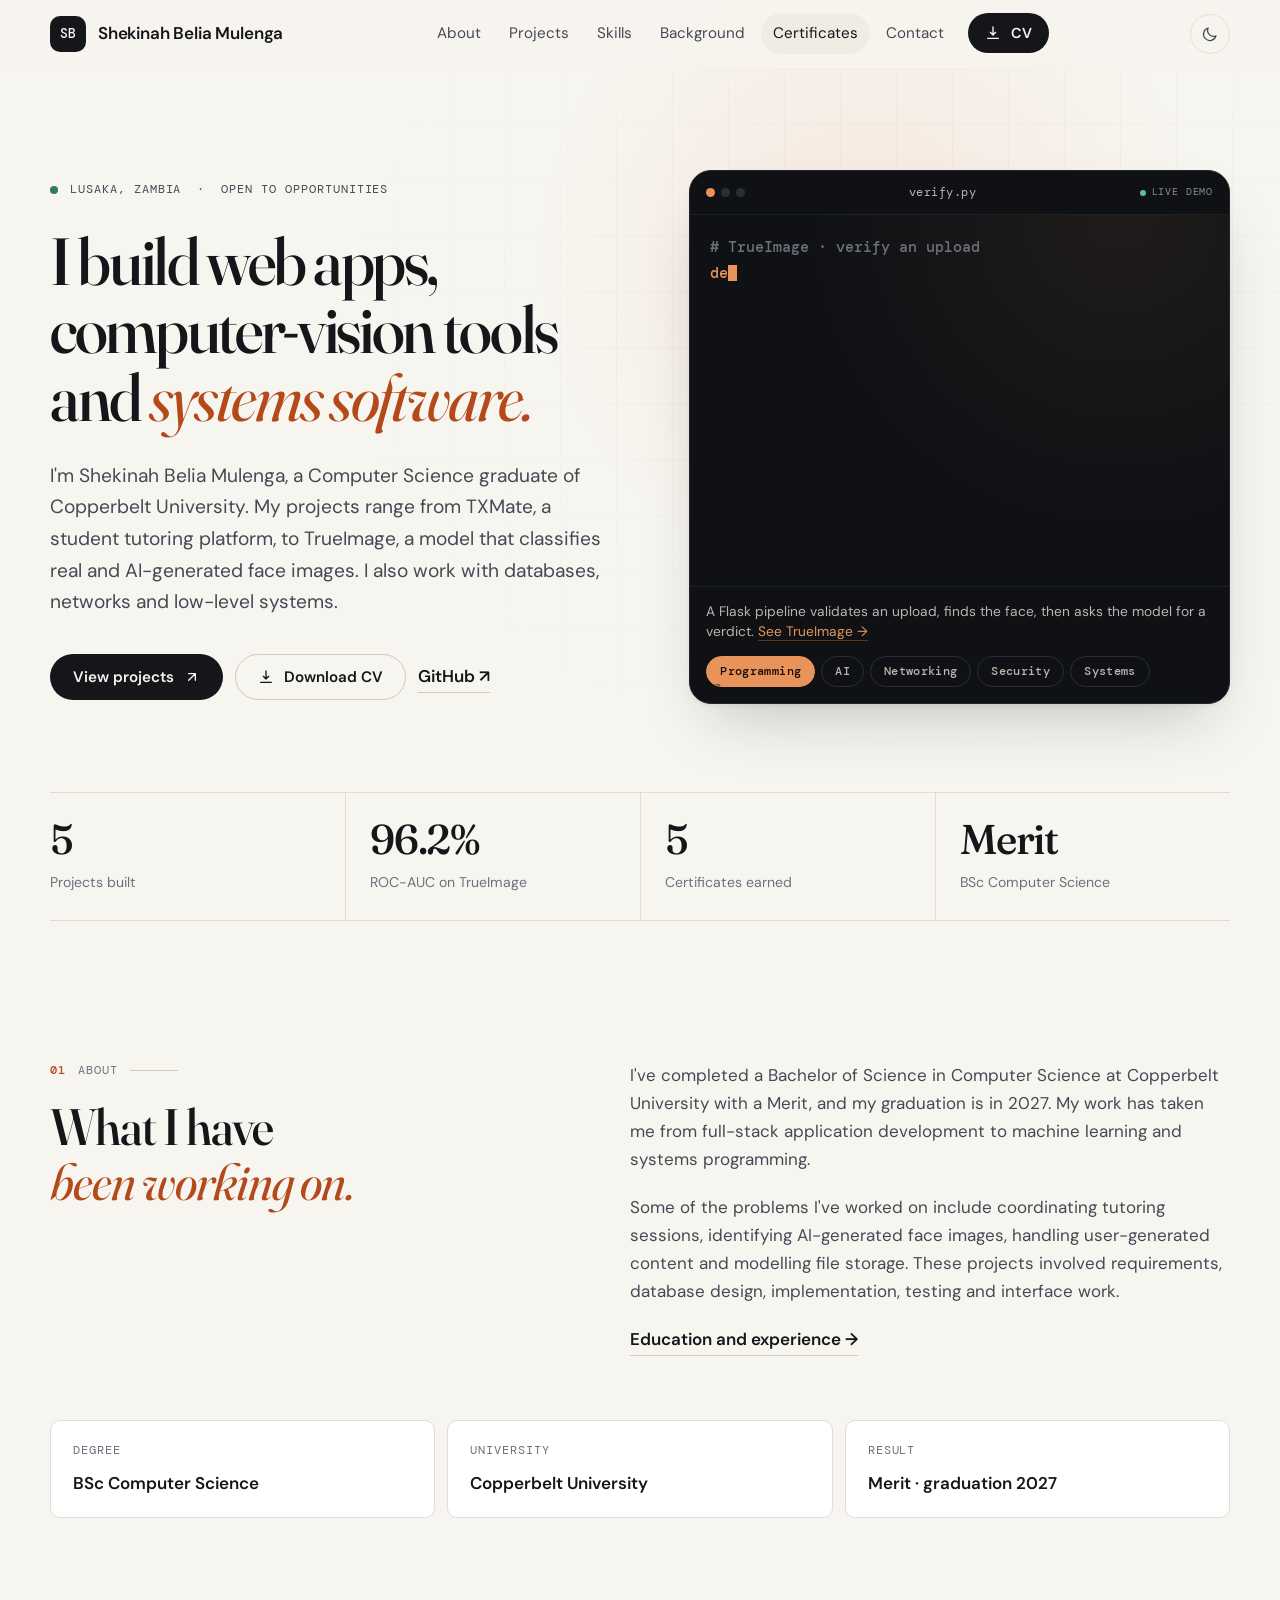
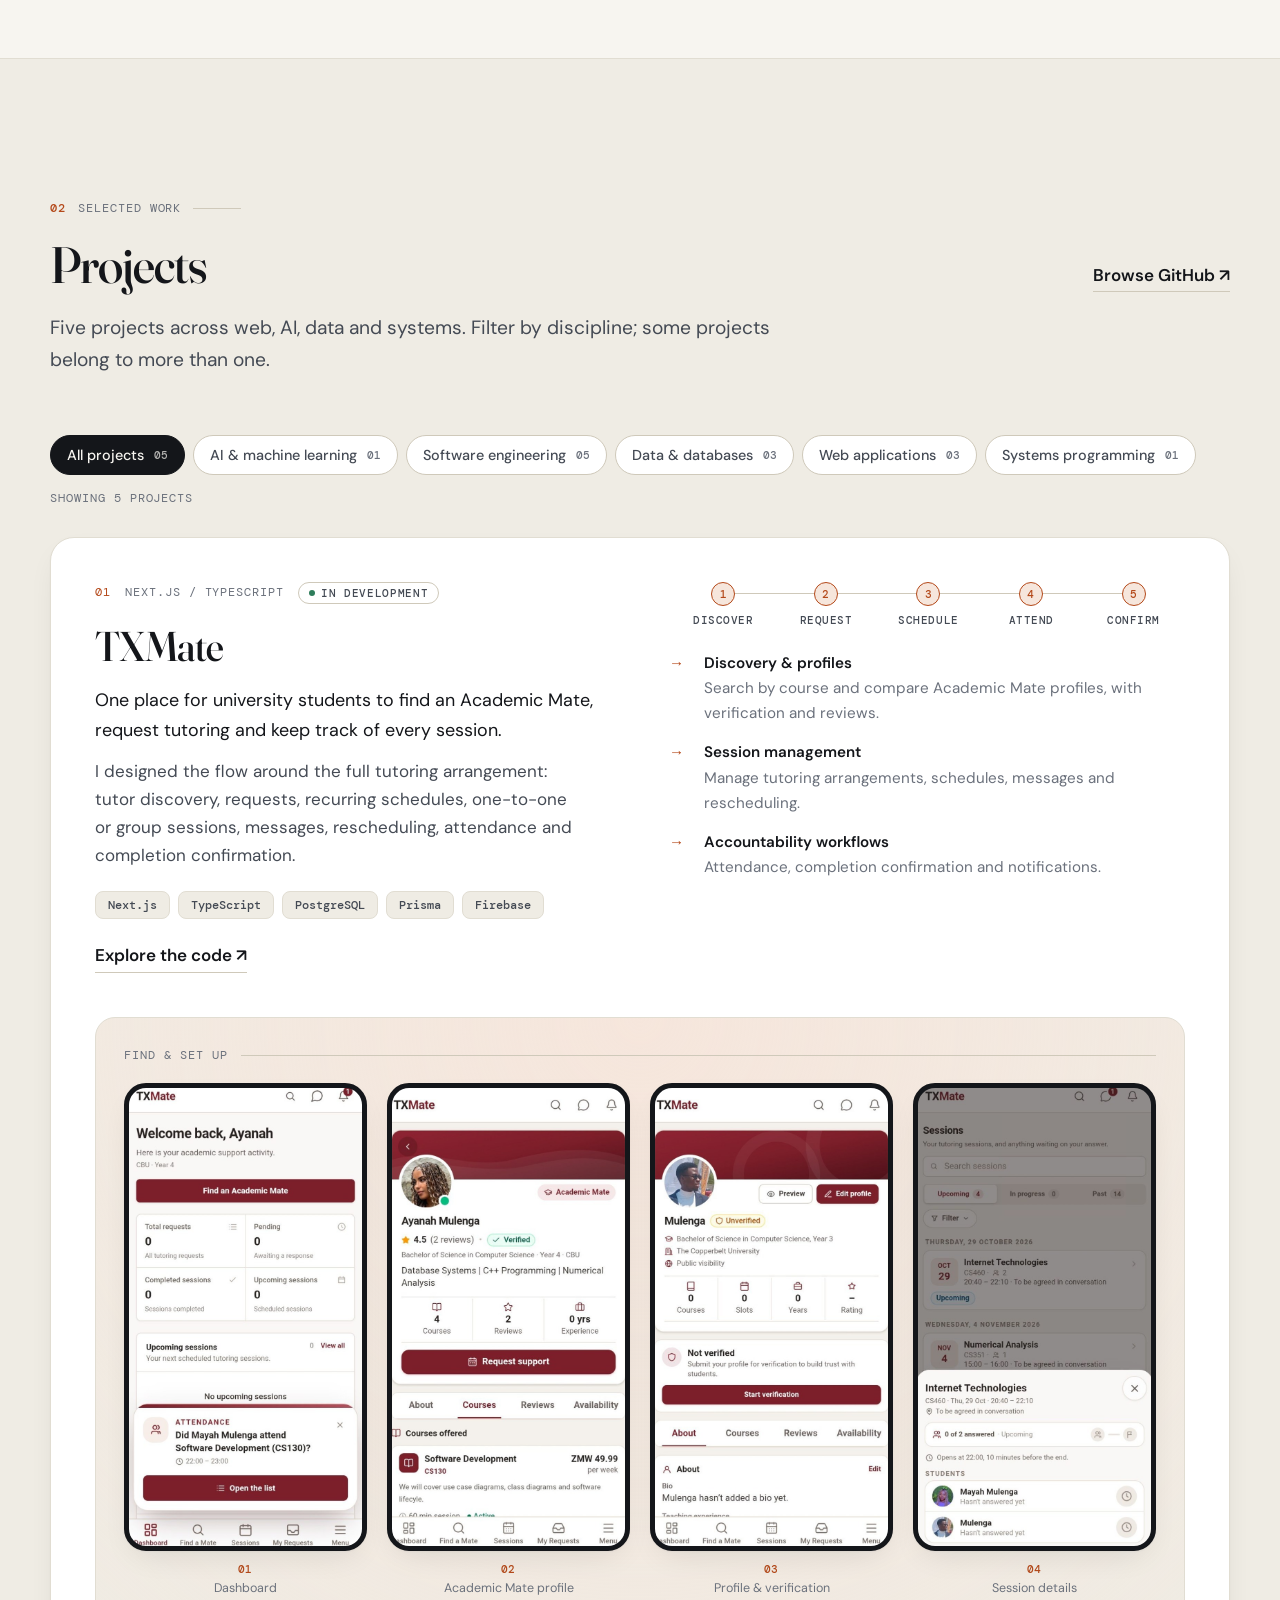
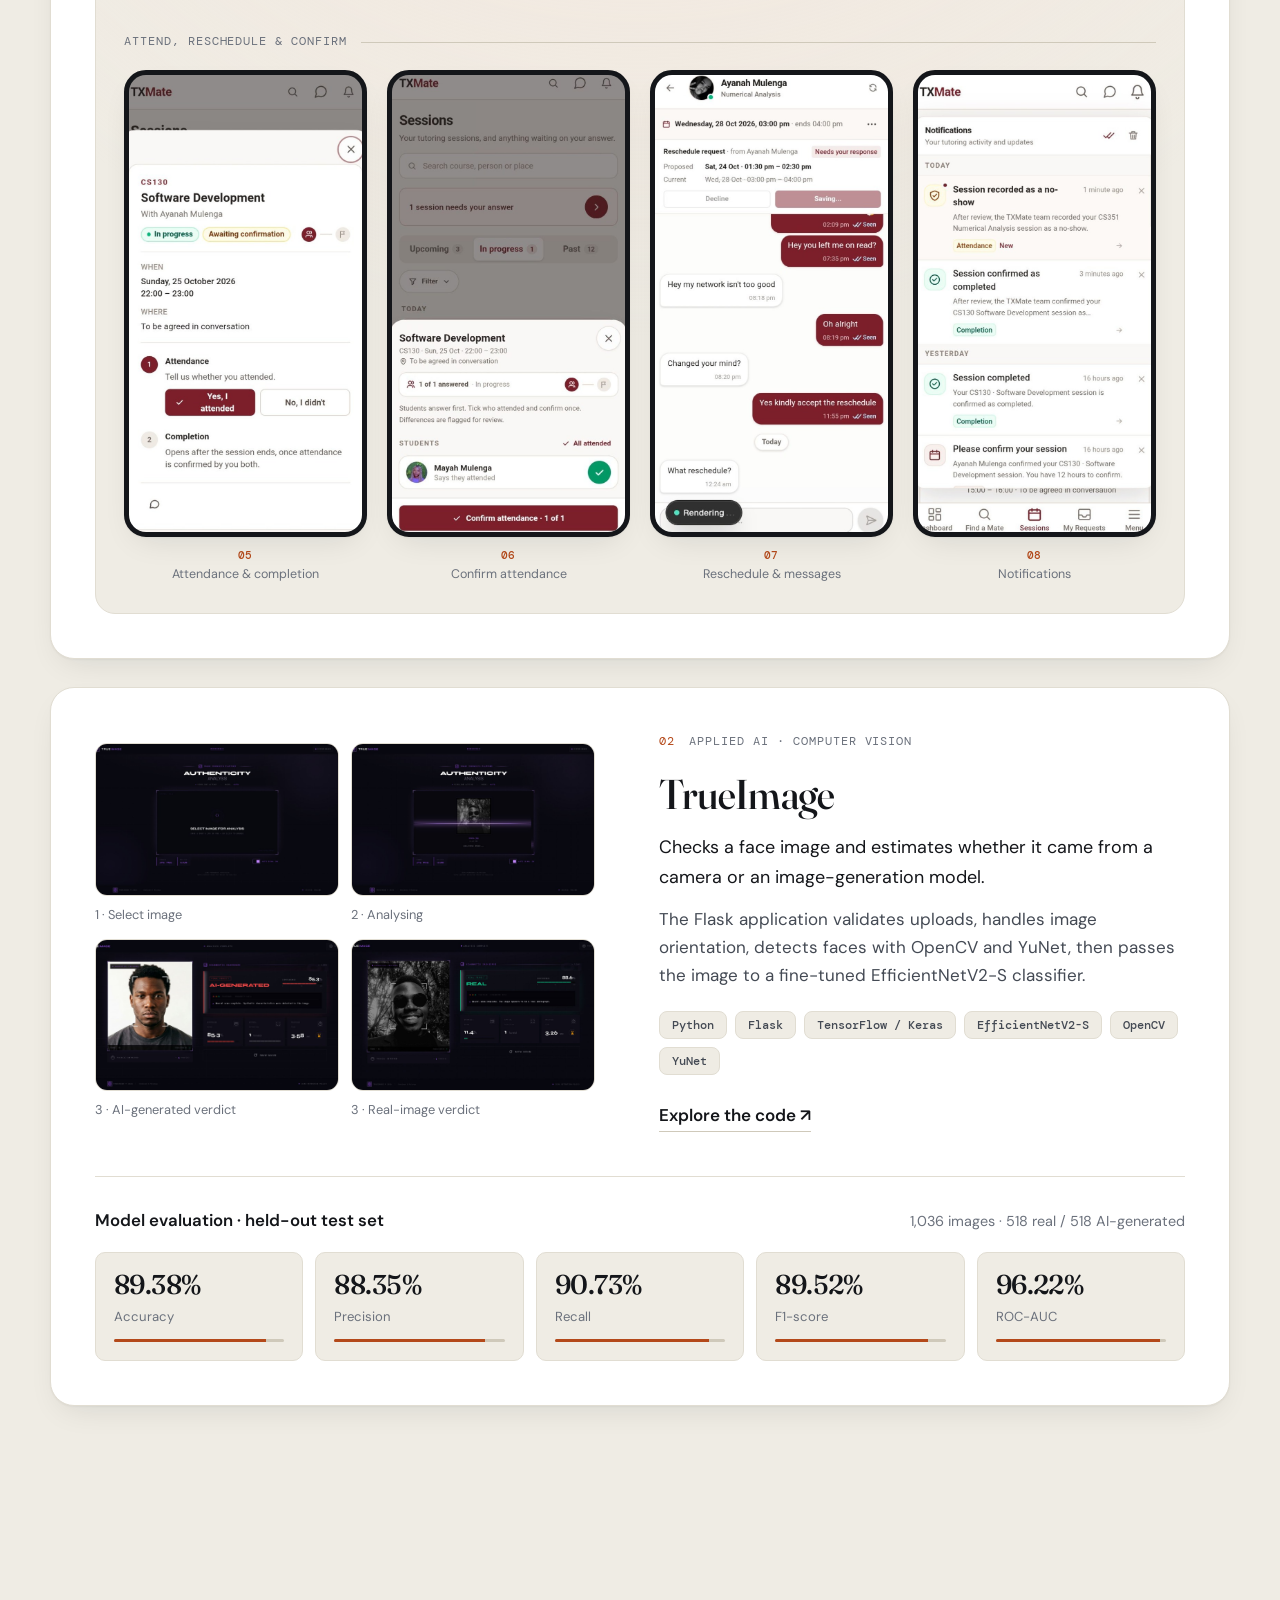
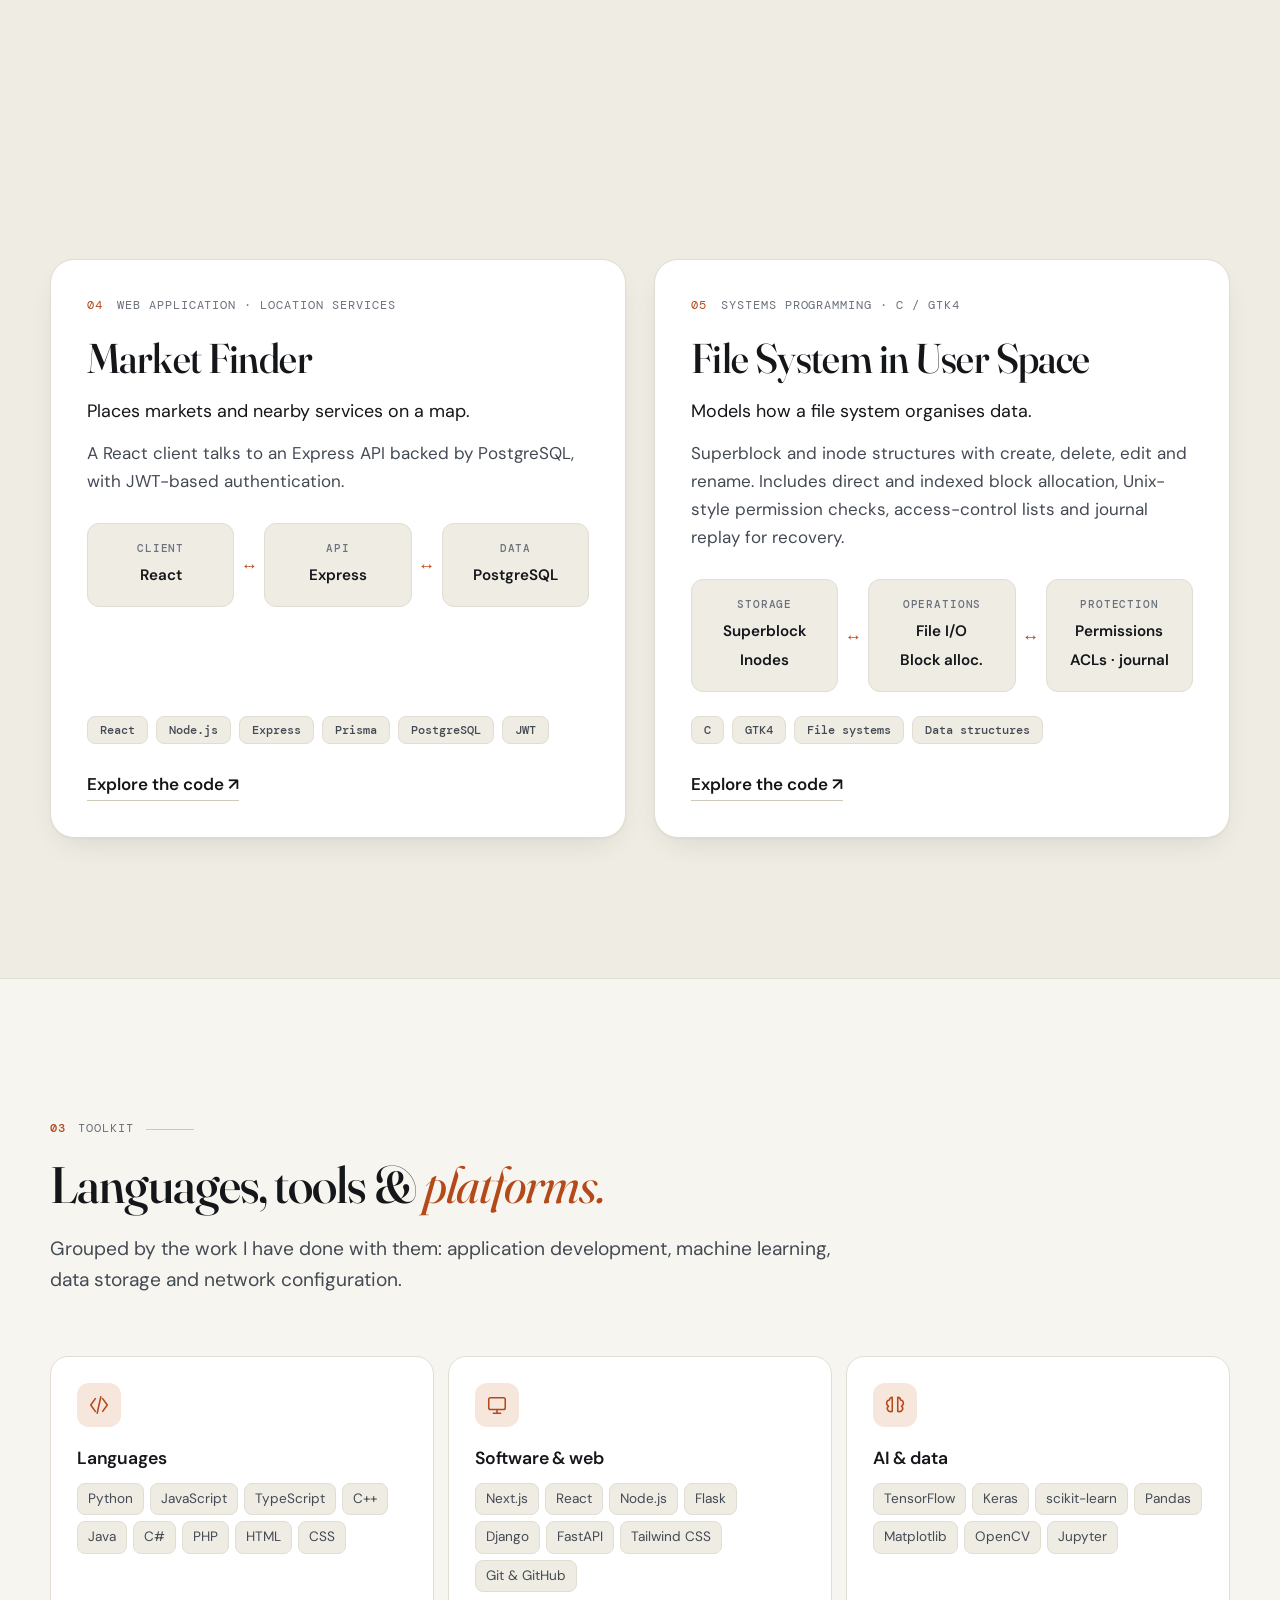
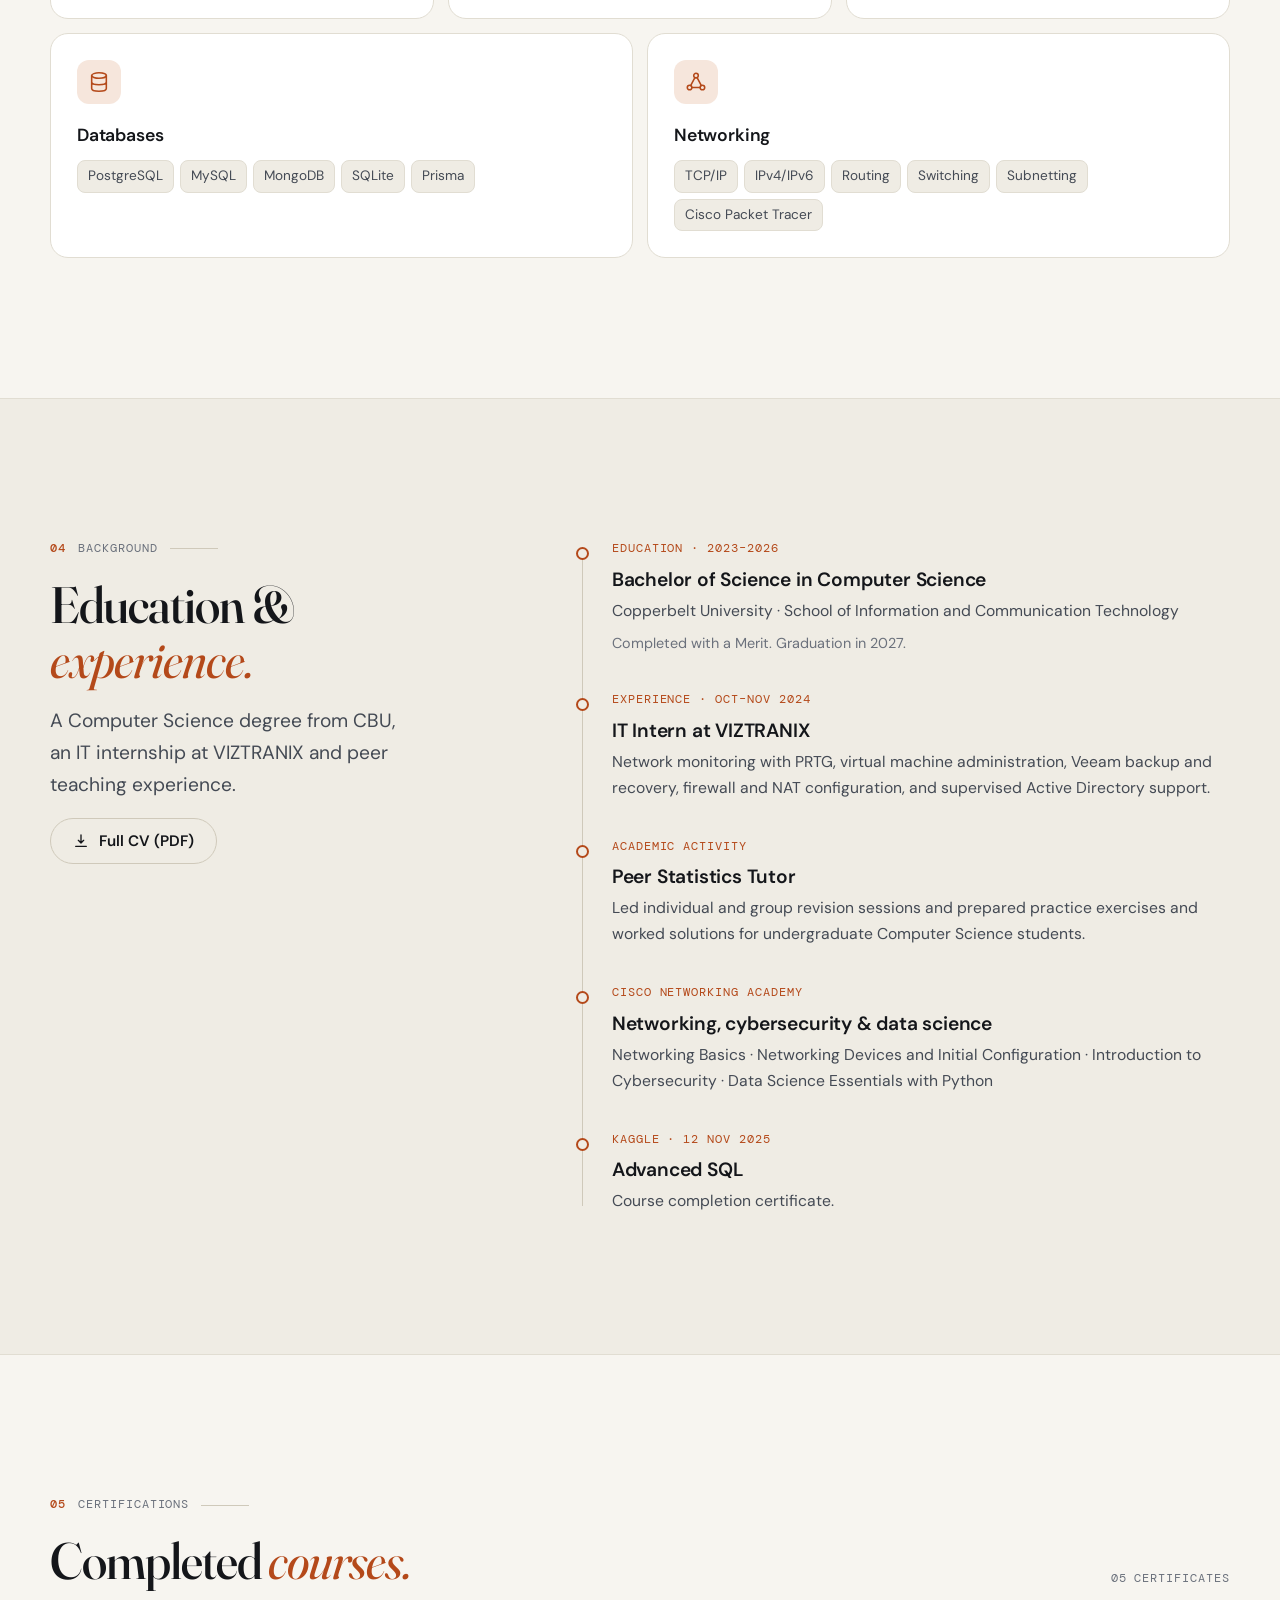
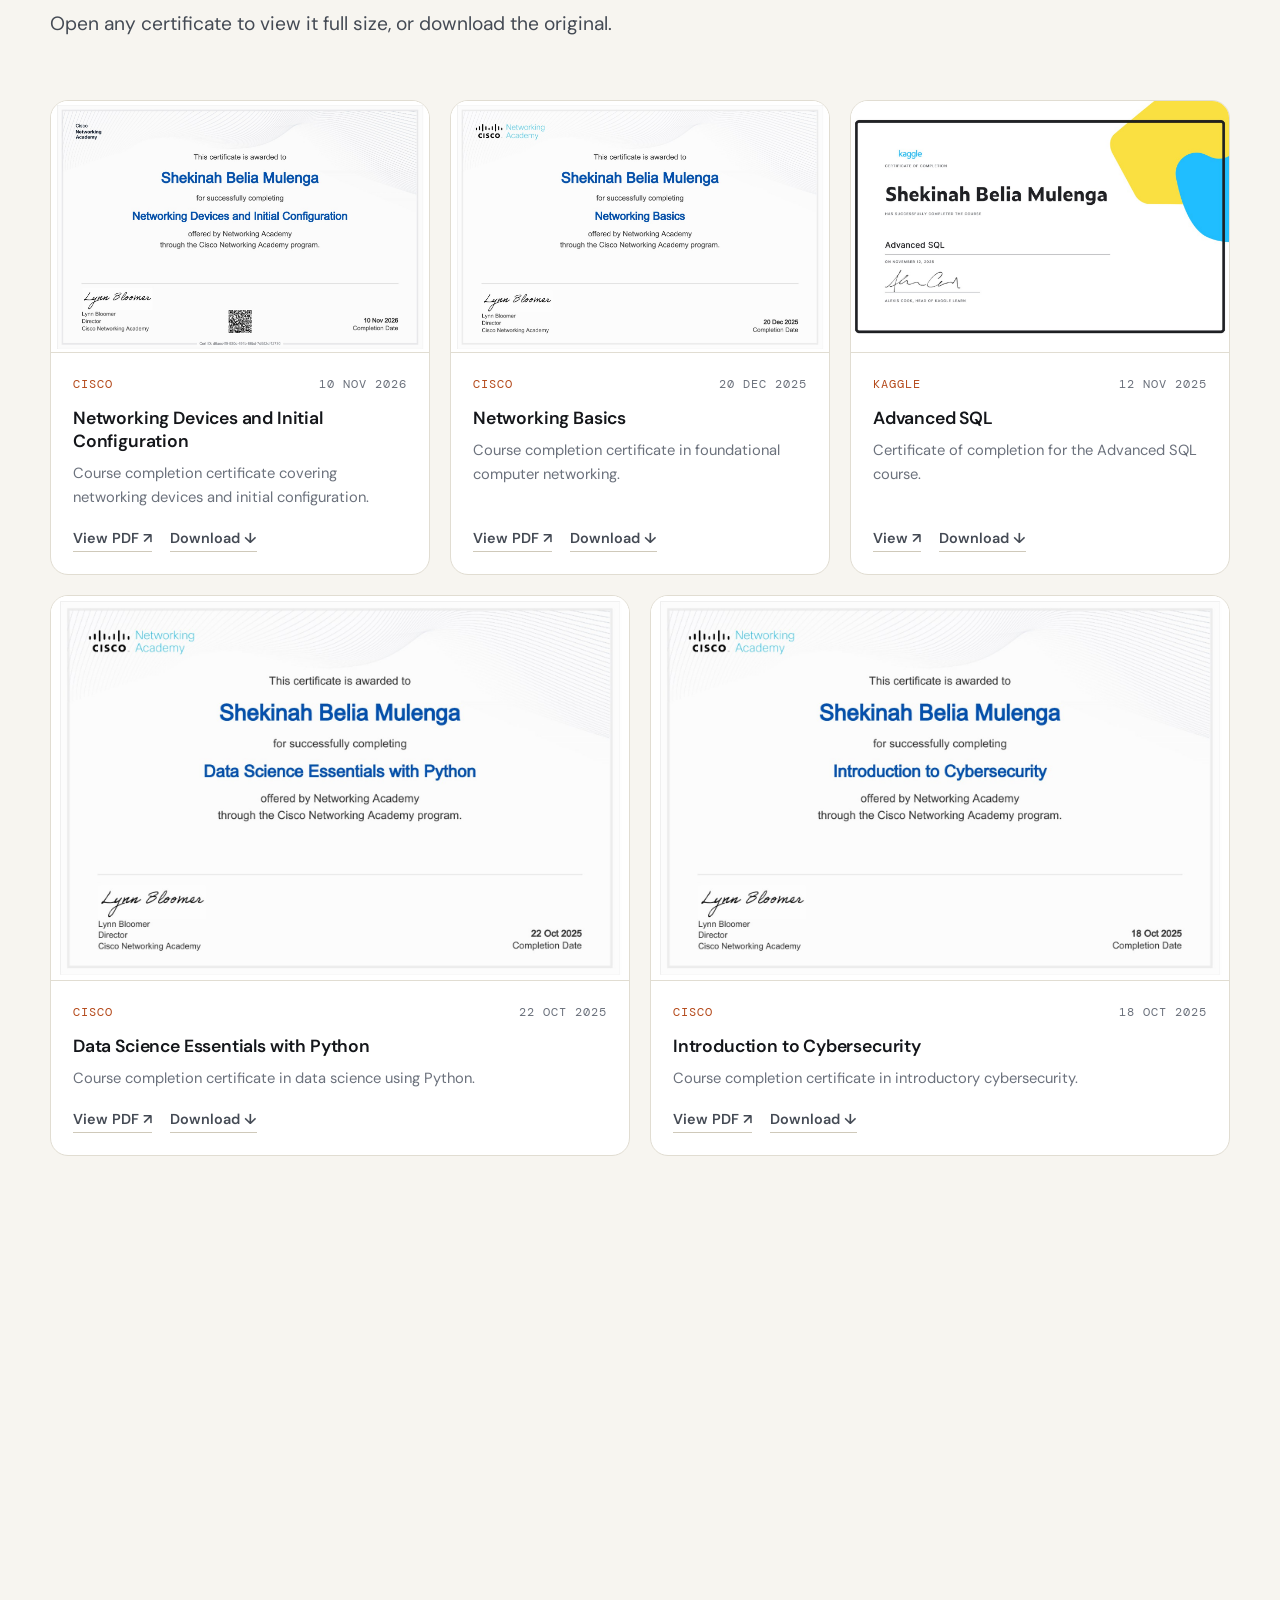
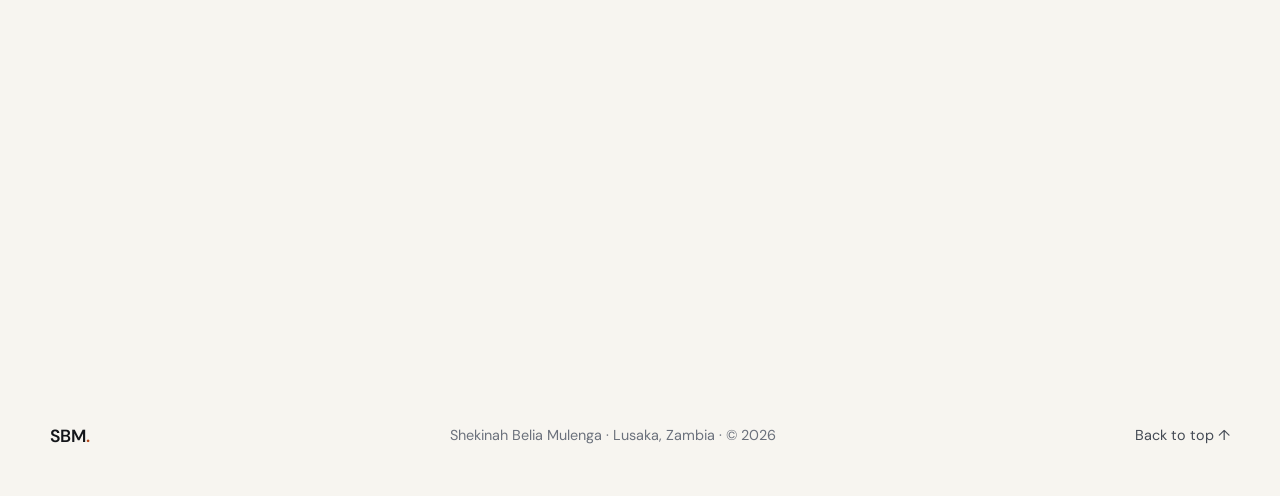
==== index.html @ 009b0301 "Launch portfolio" ====
<!doctype html>
<html lang="en" class="no-js">
<head>
  <meta charset="utf-8">
  <meta name="viewport" content="width=device-width, initial-scale=1, viewport-fit=cover">
  <title>Shekinah Belia Mulenga | Computer Scientist, Zambia</title>
  <meta name="description" content="Shekinah Belia Mulenga has completed a Computer Science degree at Copperbelt University in Zambia and builds web applications, computer-vision tools and systems software.">
  <meta name="author" content="Shekinah Belia Mulenga">
  <meta name="theme-color" content="#f7f5f0">
  <link rel="canonical" href="https://shekinahbeliamulenga-portfolio.netlify.app/">
  <meta property="og:type" content="website">
  <meta property="og:url" content="https://shekinahbmulenga-portfolio.netlify.app/">
  <link rel="canonical" href="https://shekinahbmulenga-portfolio.netlify.app/">
  <meta property="og:url" content="https://shekinahbeliamulenga-portfolio.netlify.app/">
  <meta property="og:title" content="Shekinah Belia Mulenga | Computer Scientist">
  <meta property="og:description" content="Web apps, computer vision and systems software. Selected projects, skills and certificates.">
  <meta property="og:image" content="https://shekinahbeliamulenga-portfolio.netlify.app/assets/og-image.jpg">
  <meta property="og:image:width" content="1200">
  <meta property="og:image:height" content="630">
  <meta name="twitter:card" content="summary_large_image">
  <link rel="icon" href="assets/favicon.svg" type="image/svg+xml">
  <script>
    (function () {
      var d = document.documentElement;
      d.className = 'js';
      var t = null;
      try { t = localStorage.getItem('sbm-theme'); } catch (e) {}
      if (!t) t = window.matchMedia && matchMedia('(prefers-color-scheme: dark)').matches ? 'dark' : 'light';
      d.dataset.theme = t;
    })();
  </script>
  <link rel="preconnect" href="https://fonts.googleapis.com">
  <link rel="preconnect" href="https://fonts.gstatic.com" crossorigin>
  <link href="https://fonts.googleapis.com/css2?family=DM+Mono:wght@400;500&family=DM+Sans:opsz,wght@9..40,400;9..40,500;9..40,600&family=Fraunces:ital,opsz,wght@0,9..144,400;0,9..144,500;1,9..144,400&display=swap" rel="stylesheet">
  <link rel="stylesheet" href="styles.css">
  <script type="application/ld+json">
  {"@context":"https://schema.org","@type":"Person","name":"Shekinah Belia Mulenga","jobTitle":"Computer Scientist","url":"https://shekinahbmulenga-portfolio.netlify.app/","email":"mailto:shekinahbeliamulenga@gmail.com","address":{"@type":"PostalAddress","addressLocality":"Lusaka","addressCountry":"ZM"},"alumniOf":{"@type":"CollegeOrUniversity","name":"Copperbelt University"},"sameAs":["https://github.com/ShekinahBeliaMulenga","https://www.linkedin.com/in/shekinah-belia-mulenga-7873052a1"]}
  </script>
</head>
<body>
  <a class="skip-link" href="#main">Skip to content</a>
  <div class="progress" aria-hidden="true"></div>

  <header class="site-header">
    <nav class="nav shell" aria-label="Main">
      <a class="brand" href="#top" aria-label="Shekinah Belia Mulenga, back to top"><span class="brand-mark">SB</span><span>Shekinah Belia Mulenga</span></a>
      <div class="nav-links" id="nav-links">
        <a href="#about">About</a>
        <a href="#work">Projects</a>
        <a href="#toolkit">Skills</a>
        <a href="#background">Background</a>
        <a href="#credentials">Certificates</a>
        <a href="#contact">Contact</a>
        <div class="nav-tools">
          <a class="btn btn-primary btn-sm" href="assets/shekinah-belia-mulenga-cv.pdf" download="Shekinah-Belia-Mulenga-CV.pdf">
            <svg viewBox="0 0 24 24" aria-hidden="true"><path d="M12 3v12m0 0 4-4m-4 4-4-4M4 20h16"/></svg>CV
          </a>
        </div>
      </div>
      <div style="display:flex;gap:8px;align-items:center">
        <button class="icon-btn theme-toggle" type="button" aria-label="Switch to dark mode">
          <svg class="icon-moon" viewBox="0 0 24 24" aria-hidden="true"><path d="M20 14.5A8 8 0 0 1 9.5 4 8.5 8.5 0 1 0 20 14.5Z"/></svg>
          <svg class="icon-sun" viewBox="0 0 24 24" aria-hidden="true"><circle cx="12" cy="12" r="4"/><path d="M12 2v2m0 16v2M4.9 4.9l1.4 1.4m11.4 11.4 1.4 1.4M2 12h2m16 0h2M4.9 19.1l1.4-1.4m11.4-11.4 1.4-1.4"/></svg>
        </button>
        <button class="menu-toggle" type="button" aria-label="Open menu" aria-expanded="false" aria-controls="nav-links"><span></span><span></span></button>
      </div>
    </nav>
  </header>

  <main id="main">
    <!-- HERO -->
    <section class="hero shell" id="top" style="padding-bottom:0">
      <div class="hero-grid">
        <div class="reveal">
          <p class="eyebrow mono"><span class="status" aria-hidden="true"></span>Lusaka, Zambia &nbsp;·&nbsp; Open to opportunities</p>
          <h1>I build web apps, computer-vision tools and <em>systems software.</em></h1>
          <p class="lede">I'm Shekinah Belia Mulenga, a Computer Science graduate of Copperbelt University. My projects range from TXMate, a student tutoring platform, to TrueImage, a model that classifies real and AI-generated face images. I also work with databases, networks and low-level systems.</p>
          <div class="actions">
            <a class="btn btn-primary" href="#work">View projects <svg class="arrow" viewBox="0 0 24 24" aria-hidden="true"><path d="M7 7h10v10M7 17 17 7"/></svg></a>
            <a class="btn btn-ghost" href="assets/shekinah-belia-mulenga-cv.pdf" download="Shekinah-Belia-Mulenga-CV.pdf"><svg viewBox="0 0 24 24" aria-hidden="true"><path d="M12 3v12m0 0 4-4m-4 4-4-4M4 20h16"/></svg>Download CV</a>
            <a class="link" href="https://github.com/ShekinahBeliaMulenga" target="_blank" rel="noopener noreferrer">GitHub ↗</a>
          </div>
        </div>
        <aside class="lab reveal" style="--d:120ms" data-lab aria-label="Interactive demos of my five focus areas">
          <div class="lab-head">
            <span class="lab-dots" aria-hidden="true"><i></i><i></i><i></i></span>
            <span class="lab-file">verify.py</span>
            <span class="lab-live">live demo</span>
          </div>
          <div class="lab-stage" data-mode="code">
            <canvas aria-hidden="true"></canvas>
            <pre class="lab-code" aria-hidden="true"># TrueImage · verify an upload
def verify(upload):
    img = fix_orientation(upload)
    face = detect_face(img)  # YuNet
    if face is None:
        return reject("no face found")
    score = model.predict(face)
    return verdict(score)</pre>
          </div>
          <div class="lab-foot">
            <p class="lab-caption" aria-live="polite">A Flask pipeline validates an upload, finds the face, then asks the model for a verdict. <a href="#work">See TrueImage →</a></p>
            <div class="lab-tabs" role="group" aria-label="Choose a demo">
              <button class="lab-tab" type="button" data-scene="0" aria-pressed="true">Programming</button>
              <button class="lab-tab" type="button" data-scene="1" aria-pressed="false">AI</button>
              <button class="lab-tab" type="button" data-scene="2" aria-pressed="false">Networking</button>
              <button class="lab-tab" type="button" data-scene="3" aria-pressed="false">Security</button>
              <button class="lab-tab" type="button" data-scene="4" aria-pressed="false">Systems</button>
            </div>
          </div>
        </aside>
      </div>
      <div class="stats reveal">
        <div><strong>5</strong><span>Projects built</span></div>
        <div><strong>96.2%</strong><span>ROC-AUC on TrueImage</span></div>
        <div><strong>5</strong><span>Certificates earned</span></div>
        <div><strong>Merit</strong><span>BSc Computer Science</span></div>
      </div>
    </section>

    <!-- ABOUT -->
    <section class="shell" id="about">
      <div class="about-grid">
        <div class="section-head reveal" style="margin:0">
          <span class="label"><b>01</b> About</span>
          <h2>What I have <em>been working on.</em></h2>
        </div>
        <div class="about-copy reveal" style="--d:100ms">
          <p>I've completed a Bachelor of Science in Computer Science at Copperbelt University with a Merit, and my graduation is in 2027. My work has taken me from full-stack application development to machine learning and systems programming.</p>
          <p>Some of the problems I've worked on include coordinating tutoring sessions, identifying AI-generated face images, handling user-generated content and modelling file storage. These projects involved requirements, database design, implementation, testing and interface work.</p>
          <a class="link" href="#background" style="justify-self:start">Education and experience →</a>
        </div>
      </div>
      <div class="facts reveal">
        <div><span class="label">Degree</span><strong>BSc Computer Science</strong></div>
        <div><span class="label">University</span><strong>Copperbelt University</strong></div>
        <div><span class="label">Result</span><strong>Merit · graduation 2027</strong></div>
      </div>
    </section>

    <!-- PROJECTS -->
    <section class="work" id="work">
      <div class="shell">
        <div class="section-head reveal">
          <span class="label"><b>02</b> Selected work</span>
          <div class="split">
            <h2>Projects</h2>
            <a class="link" href="https://github.com/ShekinahBeliaMulenga" target="_blank" rel="noopener noreferrer">Browse GitHub ↗</a>
          </div>
          <p class="lede">Five projects across web, AI, data and systems. Filter by discipline; some projects belong to more than one.</p>
        </div>

        <div class="filters" role="group" aria-label="Filter projects by discipline">
          <button class="chip" type="button" data-filter="all" aria-pressed="true">All projects <small>05</small></button>
          <button class="chip" type="button" data-filter="ai" aria-pressed="false">AI &amp; machine learning <small>01</small></button>
          <button class="chip" type="button" data-filter="software" aria-pressed="false">Software engineering <small>05</small></button>
          <button class="chip" type="button" data-filter="data" aria-pressed="false">Data &amp; databases <small>03</small></button>
          <button class="chip" type="button" data-filter="web" aria-pressed="false">Web applications <small>03</small></button>
          <button class="chip" type="button" data-filter="systems" aria-pressed="false">Systems programming <small>01</small></button>
        </div>
        <p class="count mono" id="count" aria-live="polite">Showing 5 projects</p>

        <div class="cases">
          <!-- TXMate -->
          <article class="case reveal" id="txmate" data-cat="software web data">
            <div class="case-grid stack">
              <div class="txhead">
                <div>
                  <div class="case-meta mono"><span class="num">01</span><span>Next.js / TypeScript</span><span class="pill live">In development</span></div>
                  <h3>TXMate</h3>
                  <p class="summary">One place for university students to find an Academic Mate, request tutoring and keep track of every session.</p>
                  <p class="desc">I designed the flow around the full tutoring arrangement: tutor discovery, requests, recurring schedules, one-to-one or group sessions, messages, rescheduling, attendance and completion confirmation.</p>
                  <ul class="tags"><li>Next.js</li><li>TypeScript</li><li>PostgreSQL</li><li>Prisma</li><li>Firebase</li></ul>
                  <a class="link" href="https://github.com/ShekinahBeliaMulenga/TXMate" target="_blank" rel="noopener noreferrer">Explore the code ↗</a>
                </div>
                <div>
                  <ol class="flow" aria-label="Tutoring lifecycle"><li>Discover</li><li>Request</li><li>Schedule</li><li>Attend</li><li>Confirm</li></ol>
                  <ul class="points">
                    <li><div><strong>Discovery &amp; profiles</strong><span>Search by course and compare Academic Mate profiles, with verification and reviews.</span></div></li>
                    <li><div><strong>Session management</strong><span>Manage tutoring arrangements, schedules, messages and rescheduling.</span></div></li>
                    <li><div><strong>Accountability workflows</strong><span>Attendance, completion confirmation and notifications.</span></div></li>
                  </ul>
                </div>
              </div>
              <div class="media stage">
                <div class="gallery-group">
                  <p class="gallery-label mono">Find &amp; set up</p>
                  <div class="phones">
                    <figure><a class="shot phone" href="assets/txmate-01-dashboard.jpg" data-lightbox="txmate" data-caption="TXMate student dashboard"><img src="assets/txmate-01-dashboard.jpg" width="686" height="1319" loading="lazy" alt="TXMate student dashboard with request totals, upcoming sessions and an attendance prompt"></a><figcaption class="cap"><b>01</b>Dashboard</figcaption></figure>
                    <figure><a class="shot phone" href="assets/txmate-02-academic-mate-profile.jpg" data-lightbox="txmate" data-caption="TXMate Academic Mate profile"><img src="assets/txmate-02-academic-mate-profile.jpg" width="686" height="1319" loading="lazy" alt="Academic Mate profile showing verification, rating, courses offered and a request support button"></a><figcaption class="cap"><b>02</b>Academic Mate profile</figcaption></figure>
                    <figure><a class="shot phone" href="assets/txmate-03-profile-setup.jpg" data-lightbox="txmate" data-caption="TXMate profile setup and verification"><img src="assets/txmate-03-profile-setup.jpg" width="686" height="1319" loading="lazy" alt="Profile setup screen with preview, edit profile and start verification options"></a><figcaption class="cap"><b>03</b>Profile &amp; verification</figcaption></figure>
                    <figure><a class="shot phone" href="assets/txmate-04-session-details.jpg" data-lightbox="txmate" data-caption="TXMate session list and details"><img src="assets/txmate-04-session-details.jpg" width="686" height="1319" loading="lazy" alt="Sessions list with a detail sheet showing who has answered attendance"></a><figcaption class="cap"><b>04</b>Session details</figcaption></figure>
                  </div>
                </div>
                <div class="gallery-group">
                  <p class="gallery-label mono">Attend, reschedule &amp; confirm</p>
                  <div class="phones">
                    <figure><a class="shot phone" href="assets/txmate-05-attendance-completion.jpg" data-lightbox="txmate" data-caption="TXMate attendance and completion steps"><img src="assets/txmate-05-attendance-completion.jpg" width="686" height="1319" loading="lazy" alt="Session detail sheet with attendance confirmation followed by a completion step"></a><figcaption class="cap"><b>05</b>Attendance &amp; completion</figcaption></figure>
                    <figure><a class="shot phone" href="assets/txmate-06-confirm-attendance.jpg" data-lightbox="txmate" data-caption="TXMate confirm attendance"><img src="assets/txmate-06-confirm-attendance.jpg" width="686" height="1319" loading="lazy" alt="Attendance confirmation sheet where the student ticks who attended and confirms once"></a><figcaption class="cap"><b>06</b>Confirm attendance</figcaption></figure>
                    <figure><a class="shot phone" href="assets/txmate-07-reschedule-messaging.jpg" data-lightbox="txmate" data-caption="TXMate rescheduling and messaging"><img src="assets/txmate-07-reschedule-messaging.jpg" width="686" height="1319" loading="lazy" alt="Chat thread with a reschedule request awaiting a response"></a><figcaption class="cap"><b>07</b>Reschedule &amp; messages</figcaption></figure>
                    <figure><a class="shot phone" href="assets/txmate-08-notifications.jpg" data-lightbox="txmate" data-caption="TXMate notifications"><img src="assets/txmate-08-notifications.jpg" width="686" height="1319" loading="lazy" alt="Notification centre listing attendance, completion and confirmation updates"></a><figcaption class="cap"><b>08</b>Notifications</figcaption></figure>
                  </div>
                </div>
              </div>
            </div>
          </article>

          <!-- TrueImage -->
          <article class="case flip reveal" data-cat="ai software">
            <div class="case-grid">
              <div>
                <div class="case-meta mono"><span class="num">02</span><span>Applied AI · Computer vision</span></div>
                <h3>TrueImage</h3>
                <p class="summary">Checks a face image and estimates whether it came from a camera or an image-generation model.</p>
                <p class="desc">The Flask application validates uploads, handles image orientation, detects faces with OpenCV and YuNet, then passes the image to a fine-tuned EfficientNetV2-S classifier.</p>
                <ul class="tags"><li>Python</li><li>Flask</li><li>TensorFlow / Keras</li><li>EfficientNetV2-S</li><li>OpenCV</li><li>YuNet</li></ul>
                <a class="link" href="https://github.com/ShekinahBeliaMulenga/trueimage" target="_blank" rel="noopener noreferrer">Explore the code ↗</a>
              </div>
              <div class="media browser">
                <div class="row">
                  <figure><a class="shot" href="assets/trueimage-home.jpg" data-lightbox="trueimage" data-caption="TrueImage step 1: select an image"><img src="assets/trueimage-home.jpg" width="1280" height="761" loading="lazy" alt="TrueImage upload interface waiting for an image"></a><figcaption class="cap">1 · Select image</figcaption></figure>
                  <figure><a class="shot" href="assets/trueimage-upload.jpg" data-lightbox="trueimage" data-caption="TrueImage step 2: analysing the uploaded image"><img src="assets/trueimage-upload.jpg" width="1280" height="761" loading="lazy" alt="TrueImage scanning an uploaded face image during analysis"></a><figcaption class="cap">2 · Analysing</figcaption></figure>
                  <figure><a class="shot" href="assets/trueimage-ai-verdict.jpg" data-lightbox="trueimage" data-caption="TrueImage step 3: AI-generated verdict"><img src="assets/trueimage-ai-verdict.jpg" width="1280" height="690" loading="lazy" alt="TrueImage analysis result showing an AI-generated verdict"></a><figcaption class="cap">3 · AI-generated verdict</figcaption></figure>
                  <figure><a class="shot" href="assets/trueimage-real-verdict.jpg" data-lightbox="trueimage" data-caption="TrueImage step 3: real-image verdict"><img src="assets/trueimage-real-verdict.jpg" width="1400" height="779" loading="lazy" alt="TrueImage analysis result showing a real-image verdict"></a><figcaption class="cap">3 · Real-image verdict</figcaption></figure>
                </div>
              </div>
              <div class="metrics" data-metrics>
                <div class="metrics-head"><h4>Model evaluation · held-out test set</h4><p>1,036 images · 518 real / 518 AI-generated</p></div>
                <div class="metric-grid">
                  <div class="metric"><strong>89.38%</strong><span>Accuracy</span><i style="--v:89.38%"></i></div>
                  <div class="metric"><strong>88.35%</strong><span>Precision</span><i style="--v:88.35%"></i></div>
                  <div class="metric"><strong>90.73%</strong><span>Recall</span><i style="--v:90.73%"></i></div>
                  <div class="metric"><strong>89.52%</strong><span>F1-score</span><i style="--v:89.52%"></i></div>
                  <div class="metric"><strong>96.22%</strong><span>ROC-AUC</span><i style="--v:96.22%"></i></div>
                </div>
              </div>
            </div>
          </article>

          <!-- Zed Memes -->
          <article class="case reveal" data-cat="software web data">
            <div class="case-grid">
              <div>
                <div class="case-meta mono"><span class="num">03</span><span>Web application · Community</span></div>
                <h3>Zed Memes</h3>
                <p class="summary">A PHP and MySQL meme-sharing site.</p>
                <p class="desc">Account creation, image uploads, a paginated feed, likes and upvotes, sharing links and download tracking.</p>
                <ul class="tags"><li>PHP</li><li>MySQL</li><li>JavaScript</li><li>AJAX</li><li>Bulma</li></ul>
                <a class="link" href="https://github.com/ShekinahBeliaMulenga/zed-memes" target="_blank" rel="noopener noreferrer">Explore the code ↗</a>
              </div>
              <div class="media">
                <div class="trio">
                  <a class="shot" href="assets/zedmemes-feed.jpg" data-lightbox="zed" data-caption="Zed Memes feed"><img src="assets/zedmemes-feed.jpg" width="1400" height="859" loading="lazy" alt="Zed Memes feed"></a>
                  <a class="shot" href="assets/zedmemes-upload.jpg" data-lightbox="zed" data-caption="Zed Memes upload dialog"><img src="assets/zedmemes-upload.jpg" width="1400" height="729" loading="lazy" alt="Zed Memes image upload dialog"></a>
                  <a class="shot" href="assets/zedmemes-share.jpg" data-lightbox="zed" data-caption="Zed Memes share dialog"><img src="assets/zedmemes-share.jpg" width="1400" height="859" loading="lazy" alt="Zed Memes sharing dialog"></a>
                </div>
              </div>
            </div>
          </article>

          <div class="cases-2">
            <article class="case reveal" data-cat="software web data">
              <div class="case-meta mono"><span class="num">04</span><span>Web application · Location services</span></div>
              <h3>Market Finder</h3>
              <p class="summary">Places markets and nearby services on a map.</p>
              <p class="desc">A React client talks to an Express API backed by PostgreSQL, with JWT-based authentication.</p>
              <div class="media">
                <div class="diagram" role="img" aria-label="Market Finder architecture: React client, Express API, PostgreSQL data">
                  <div><span>CLIENT</span><strong>React</strong></div><i aria-hidden="true">↔</i>
                  <div><span>API</span><strong>Express</strong></div><i aria-hidden="true">↔</i>
                  <div><span>DATA</span><strong>PostgreSQL</strong></div>
                </div>
              </div>
              <ul class="tags"><li>React</li><li>Node.js</li><li>Express</li><li>Prisma</li><li>PostgreSQL</li><li>JWT</li></ul>
              <a class="link" href="https://github.com/ShekinahBeliaMulenga/market-finder" target="_blank" rel="noopener noreferrer">Explore the code ↗</a>
            </article>

            <article class="case reveal" data-cat="software systems">
              <div class="case-meta mono"><span class="num">05</span><span>Systems programming · C / GTK4</span></div>
              <h3>File System in User Space</h3>
              <p class="summary">Models how a file system organises data.</p>
              <p class="desc">Superblock and inode structures with create, delete, edit and rename. Includes direct and indexed block allocation, Unix-style permission checks, access-control lists and journal replay for recovery.</p>
              <div class="media">
                <div class="diagram" role="img" aria-label="File system components: storage model, operations, protection">
                  <div><span>STORAGE</span><strong>Superblock</strong><strong>Inodes</strong></div><i aria-hidden="true">↔</i>
                  <div><span>OPERATIONS</span><strong>File I/O</strong><strong>Block alloc.</strong></div><i aria-hidden="true">↔</i>
                  <div><span>PROTECTION</span><strong>Permissions</strong><strong>ACLs · journal</strong></div>
                </div>
              </div>
              <ul class="tags"><li>C</li><li>GTK4</li><li>File systems</li><li>Data structures</li></ul>
              <a class="link" href="https://github.com/ShekinahBeliaMulenga/fileSystemInUserSpace-FUSE-" target="_blank" rel="noopener noreferrer">Explore the code ↗</a>
            </article>
          </div>
        </div>
        <p class="empty" id="empty" hidden>No projects match this filter.</p>
      </div>
    </section>

    <!-- TOOLKIT -->
    <section class="shell" id="toolkit">
      <div class="section-head reveal">
        <span class="label"><b>03</b> Toolkit</span>
        <h2>Languages, tools &amp; <em>platforms.</em></h2>
        <p class="lede">Grouped by the work I have done with them: application development, machine learning, data storage and network configuration.</p>
      </div>
      <div class="toolkit">
        <div class="tool reveal"><span class="tool-icon"><svg viewBox="0 0 24 24" aria-hidden="true"><path d="m8 5-5 7 5 7M16 5l5 7-5 7M14 3l-4 18"/></svg></span><h3>Languages</h3><ul><li>Python</li><li>JavaScript</li><li>TypeScript</li><li>C++</li><li>Java</li><li>C#</li><li>PHP</li><li>HTML</li><li>CSS</li></ul></div>
        <div class="tool reveal" style="--d:80ms"><span class="tool-icon"><svg viewBox="0 0 24 24" aria-hidden="true"><rect x="3" y="4" width="18" height="13" rx="2"/><path d="M8 21h8m-4-4v4"/></svg></span><h3>Software &amp; web</h3><ul><li>Next.js</li><li>React</li><li>Node.js</li><li>Flask</li><li>Django</li><li>FastAPI</li><li>Tailwind CSS</li><li>Git &amp; GitHub</li></ul></div>
        <div class="tool reveal" style="--d:160ms"><span class="tool-icon"><svg viewBox="0 0 24 24" aria-hidden="true"><path d="M9 3.5a3 3 0 0 0-3 3 3.5 3.5 0 0 0-1 6.7A3.3 3.3 0 0 0 8 19h1V3.5Zm6 0a3 3 0 0 1 3 3 3.5 3.5 0 0 1 1 6.7A3.3 3.3 0 0 1 16 19h-1V3.5Z"/></svg></span><h3>AI &amp; data</h3><ul><li>TensorFlow</li><li>Keras</li><li>scikit-learn</li><li>Pandas</li><li>Matplotlib</li><li>OpenCV</li><li>Jupyter</li></ul></div>
        <div class="tool reveal"><span class="tool-icon"><svg viewBox="0 0 24 24" aria-hidden="true"><ellipse cx="12" cy="5" rx="8" ry="3"/><path d="M4 5v14c0 1.7 3.6 3 8 3s8-1.3 8-3V5M4 12c0 1.7 3.6 3 8 3s8-1.3 8-3"/></svg></span><h3>Databases</h3><ul><li>PostgreSQL</li><li>MySQL</li><li>MongoDB</li><li>SQLite</li><li>Prisma</li></ul></div>
        <div class="tool reveal" style="--d:80ms"><span class="tool-icon"><svg viewBox="0 0 24 24" aria-hidden="true"><circle cx="12" cy="5" r="2.5"/><circle cx="5" cy="18" r="2.5"/><circle cx="19" cy="18" r="2.5"/><path d="m10.8 7.2-4.5 8.6m6.9-8.6 4.5 8.6M7.5 18h9"/></svg></span><h3>Networking</h3><ul><li>TCP/IP</li><li>IPv4/IPv6</li><li>Routing</li><li>Switching</li><li>Subnetting</li><li>Cisco Packet Tracer</li></ul></div>
      </div>
    </section>

    <!-- BACKGROUND -->
    <section class="background" id="background">
      <div class="shell bg-grid">
        <div class="sticky reveal">
          <span class="label"><b>04</b> Background</span>
          <h2>Education &amp; <em>experience.</em></h2>
          <p class="lede">A Computer Science degree from CBU, an IT internship at VIZTRANIX and peer teaching experience.</p>
          <a class="btn btn-ghost" style="justify-self:start" href="assets/shekinah-belia-mulenga-cv.pdf" download="Shekinah-Belia-Mulenga-CV.pdf"><svg viewBox="0 0 24 24" aria-hidden="true"><path d="M12 3v12m0 0 4-4m-4 4-4-4M4 20h16"/></svg>Full CV (PDF)</a>
        </div>
        <div class="timeline">
          <article class="entry reveal"><span class="label">Education · 2023–2026</span><h3>Bachelor of Science in Computer Science</h3><p>Copperbelt University · School of Information and Communication Technology</p><small>Completed with a Merit. Graduation in 2027.</small></article>
          <article class="entry reveal"><span class="label">Experience · Oct–Nov 2024</span><h3>IT Intern at VIZTRANIX</h3><p>Network monitoring with PRTG, virtual machine administration, Veeam backup and recovery, firewall and NAT configuration, and supervised Active Directory support.</p></article>
          <article class="entry reveal"><span class="label">Academic activity</span><h3>Peer Statistics Tutor</h3><p>Led individual and group revision sessions and prepared practice exercises and worked solutions for undergraduate Computer Science students.</p></article>
          <article class="entry reveal"><span class="label">Cisco Networking Academy</span><h3>Networking, cybersecurity &amp; data science</h3><p>Networking Basics · Networking Devices and Initial Configuration · Introduction to Cybersecurity · Data Science Essentials with Python</p></article>
          <article class="entry reveal"><span class="label">Kaggle · 12 Nov 2025</span><h3>Advanced SQL</h3><p>Course completion certificate.</p></article>
        </div>
      </div>
    </section>

    <!-- CERTIFICATES -->
    <section class="shell" id="credentials">
      <div class="section-head reveal">
        <span class="label"><b>05</b> Certifications</span>
        <div class="split"><h2>Completed <em>courses.</em></h2><span class="mono" style="color:var(--ink-3)">05 certificates</span></div>
        <p class="lede">Open any certificate to view it full size, or download the original.</p>
      </div>
      <div class="certs">
        <article class="cert reveal">
          <a class="shot" href="assets/cisco-networking-devices-initial-configuration-preview.jpg" data-lightbox="certs" data-caption="Cisco Networking Devices and Initial Configuration · 10 November 2026"><img src="assets/cisco-networking-devices-initial-configuration-preview.jpg" width="1500" height="1016" loading="lazy" alt="Cisco Networking Academy certificate for Networking Devices and Initial Configuration"></a>
          <div class="cert-body"><div class="cert-meta mono"><span class="org">Cisco</span><time datetime="2026-11-10">10 Nov 2026</time></div><h3>Networking Devices and Initial Configuration</h3><p>Course completion certificate covering networking devices and initial configuration.</p><div class="cert-links"><a href="assets/cisco-networking-devices-initial-configuration.pdf" target="_blank" rel="noopener noreferrer">View PDF ↗</a><a href="assets/cisco-networking-devices-initial-configuration.pdf" download>Download ↓</a></div></div>
        </article>
        <article class="cert reveal" style="--d:80ms">
          <a class="shot" href="assets/cisco-networking-basics-preview.jpg" data-lightbox="certs" data-caption="Cisco Networking Basics · 20 December 2025"><img src="assets/cisco-networking-basics-preview.jpg" width="1500" height="1016" loading="lazy" alt="Cisco Networking Academy certificate for Networking Basics"></a>
          <div class="cert-body"><div class="cert-meta mono"><span class="org">Cisco</span><time datetime="2025-12-20">20 Dec 2025</time></div><h3>Networking Basics</h3><p>Course completion certificate in foundational computer networking.</p><div class="cert-links"><a href="assets/cisco-networking-basics.pdf" target="_blank" rel="noopener noreferrer">View PDF ↗</a><a href="assets/cisco-networking-basics.pdf" download>Download ↓</a></div></div>
        </article>
        <article class="cert reveal" style="--d:160ms">
          <a class="shot" href="assets/kaggle-advanced-sql-certificate.jpg" data-lightbox="certs" data-caption="Kaggle Advanced SQL · 12 November 2025"><img src="assets/kaggle-advanced-sql-certificate.jpg" width="1500" height="924" loading="lazy" alt="Kaggle certificate of completion for Advanced SQL"></a>
          <div class="cert-body"><div class="cert-meta mono"><span class="org">Kaggle</span><time datetime="2025-11-12">12 Nov 2025</time></div><h3>Advanced SQL</h3><p>Certificate of completion for the Advanced SQL course.</p><div class="cert-links"><a href="assets/kaggle-advanced-sql-certificate.png" target="_blank" rel="noopener noreferrer">View ↗</a><a href="assets/kaggle-advanced-sql-certificate.png" download>Download ↓</a></div></div>
        </article>
        <article class="cert reveal">
          <a class="shot" href="assets/cisco-data-science-essentials-python-preview.jpg" data-lightbox="certs" data-caption="Cisco Data Science Essentials with Python · 22 October 2025"><img src="assets/cisco-data-science-essentials-python-preview.jpg" width="1500" height="1016" loading="lazy" alt="Cisco Networking Academy certificate for Data Science Essentials with Python"></a>
          <div class="cert-body"><div class="cert-meta mono"><span class="org">Cisco</span><time datetime="2025-10-22">22 Oct 2025</time></div><h3>Data Science Essentials with Python</h3><p>Course completion certificate in data science using Python.</p><div class="cert-links"><a href="assets/cisco-data-science-essentials-python.pdf" target="_blank" rel="noopener noreferrer">View PDF ↗</a><a href="assets/cisco-data-science-essentials-python.pdf" download>Download ↓</a></div></div>
        </article>
        <article class="cert reveal" style="--d:80ms">
          <a class="shot" href="assets/cisco-introduction-to-cybersecurity-preview.jpg" data-lightbox="certs" data-caption="Cisco Introduction to Cybersecurity · 18 October 2025"><img src="assets/cisco-introduction-to-cybersecurity-preview.jpg" width="1500" height="1016" loading="lazy" alt="Cisco Networking Academy certificate for Introduction to Cybersecurity"></a>
          <div class="cert-body"><div class="cert-meta mono"><span class="org">Cisco</span><time datetime="2025-10-18">18 Oct 2025</time></div><h3>Introduction to Cybersecurity</h3><p>Course completion certificate in introductory cybersecurity.</p><div class="cert-links"><a href="assets/cisco-introduction-to-cybersecurity.pdf" target="_blank" rel="noopener noreferrer">View PDF ↗</a><a href="assets/cisco-introduction-to-cybersecurity.pdf" download>Download ↓</a></div></div>
        </article>
      </div>
    </section>

    <!-- CONTACT -->
    <section class="shell" id="contact" style="padding-top:0">
      <div class="contact-card reveal">
        <span class="label"><b>06</b> Contact</span>
        <h2>Let's build <em>something.</em></h2>
        <p class="lede">I'm open to graduate roles, internships and technical collaborations. The quickest way to reach me is email.</p>
        <div class="mail-row">
          <a class="email" href="mailto:shekinahbeliamulenga@gmail.com">shekinahbeliamulenga@gmail.com</a>
          <button class="copy" type="button" data-copy="shekinahbeliamulenga@gmail.com"><svg viewBox="0 0 24 24" aria-hidden="true"><rect x="9" y="9" width="11" height="11" rx="2"/><path d="M5 15V5a2 2 0 0 1 2-2h8"/></svg><span>Copy email</span></button>
        </div>
        <div class="socials">
          <a href="https://www.linkedin.com/in/shekinah-belia-mulenga-7873052a1" target="_blank" rel="noopener noreferrer"><svg viewBox="0 0 24 24" aria-hidden="true"><path d="M4 9h3v11H4zM5.5 4a1.7 1.7 0 1 1 0 3.4 1.7 1.7 0 0 1 0-3.4ZM10 9h3v1.6c.6-1 1.7-1.8 3.3-1.8 3 0 3.7 2 3.7 4.6V20h-3v-5.8c0-1.4 0-2.9-1.9-2.9s-2.1 1.4-2.1 2.8V20h-3z"/></svg>LinkedIn</a>
          <a href="https://github.com/ShekinahBeliaMulenga" target="_blank" rel="noopener noreferrer"><svg viewBox="0 0 24 24" aria-hidden="true"><path d="M9 19c-4 1.3-4-2-5-2m10 4v-3.1c0-.9.1-1.5-.4-2.1 3.3-.4 6.8-1.6 6.8-7.2a5.6 5.6 0 0 0-1.5-3.9 5.2 5.2 0 0 0-.1-3.8s-1.2-.4-4 1.5a13.8 13.8 0 0 0-7.2 0C5.8 1.5 4.6 2 4.6 2a5.2 5.2 0 0 0-.1 3.8A5.6 5.6 0 0 0 3 9.7c0 5.6 3.5 6.8 6.8 7.2-.5.5-.5 1.1-.5 2.1V21"/></svg>GitHub</a>
          <a href="https://wa.me/260777918434" target="_blank" rel="noopener noreferrer"><svg viewBox="0 0 24 24" aria-hidden="true"><path d="M20 11.5a8 8 0 0 1-11.8 7L4 20l1.5-4.2A8 8 0 1 1 20 11.5Z"/></svg>WhatsApp</a>
          <a href="assets/shekinah-belia-mulenga-cv.pdf" download="Shekinah-Belia-Mulenga-CV.pdf"><svg viewBox="0 0 24 24" aria-hidden="true"><path d="M12 3v12m0 0 4-4m-4 4-4-4M4 20h16"/></svg>Download CV</a>
        </div>
      </div>
    </section>
  </main>

  <footer class="footer shell">
    <a class="footer-brand" href="#top">SBM<span>.</span></a>
    <span>Shekinah Belia Mulenga · Lusaka, Zambia · © 2026</span>
    <a class="to-top" href="#top">Back to top ↑</a>
  </footer>

  <dialog class="lightbox" id="lightbox" aria-label="Image viewer">
    <div class="lb-stage"><img src="" alt=""><p class="lb-cap"></p></div>
    <button class="lb-btn lb-close" type="button" aria-label="Close">✕</button>
    <button class="lb-btn lb-prev" type="button" aria-label="Previous image">←</button>
    <button class="lb-btn lb-next" type="button" aria-label="Next image">→</button>
  </dialog>
  <div class="toast" role="status" aria-live="polite"></div>
  <script src="main.js" defer></script>
  <script src="lab.js" defer></script>
</body>
</html>
---- styles.css ----
/* ==========================================================================
   Shekinah Belia Mulenga — Portfolio
   One stylesheet. Tokens first, then base, layout, components.
   ========================================================================== */

:root {
  --paper: #f7f5f0;
  --paper-2: #efece4;
  --card: #ffffff;
  --ink: #14161a;
  --ink-2: #444a54;
  --ink-3: #6b717c;
  --line: #e1ddd2;
  --line-2: #cfc9ba;
  --accent: #b4491a;        /* copper, a nod to the Copperbelt */
  --accent-ink: #ffffff;
  --accent-soft: #f6e6dc;
  --ok: #2e7d5b;
  --shadow: 0 1px 2px rgba(20,22,26,.04), 0 12px 32px -12px rgba(20,22,26,.12);
  --shadow-lg: 0 2px 4px rgba(20,22,26,.05), 0 30px 60px -24px rgba(20,22,26,.25);

  --serif: "Fraunces", "Iowan Old Style", "Palatino Linotype", Georgia, serif;
  --sans: "DM Sans", system-ui, -apple-system, "Segoe UI", Roboto, sans-serif;
  --mono: "DM Mono", ui-monospace, "SF Mono", Menlo, Consolas, monospace;

  --r: 18px;
  --r-sm: 10px;
  --shell: 1180px;
  --gutter: clamp(20px, 5vw, 48px);
  --header-h: 68px;
  color-scheme: light;
}

:root[data-theme="dark"] {
  --paper: #0d0e11;
  --paper-2: #121418;
  --card: #16181d;
  --ink: #f2efe8;
  --ink-2: #b9b6ad;
  --ink-3: #8a8d95;
  --line: #24272e;
  --line-2: #343843;
  --accent: #e8935a;
  --accent-ink: #1a0e06;
  --accent-soft: #2a1b12;
  --ok: #5fc08f;
  --shadow: 0 1px 2px rgba(0,0,0,.3), 0 12px 32px -12px rgba(0,0,0,.5);
  --shadow-lg: 0 2px 4px rgba(0,0,0,.35), 0 30px 60px -24px rgba(0,0,0,.7);
  color-scheme: dark;
}

/* ---------- Base ---------- */
*, *::before, *::after { box-sizing: border-box; }
html { overflow-x: clip; scroll-behavior: smooth; scroll-padding-top: calc(var(--header-h) + 16px); -webkit-text-size-adjust: 100%; }
body {
  margin: 0; background: var(--paper); color: var(--ink);
  font: 400 1.0625rem/1.65 var(--sans);
  -webkit-font-smoothing: antialiased; text-rendering: optimizeLegibility;
  overflow-x: clip; transition: background-color .3s, color .3s;
}
img, svg { display: block; max-width: 100%; }
img { height: auto; }
h1, h2, h3, h4, p, figure, ul { margin: 0; }
ul { padding: 0; list-style: none; }
a { color: inherit; text-decoration: none; }
button { font: inherit; color: inherit; cursor: pointer; background: none; border: 0; padding: 0; }
::selection { background: var(--accent); color: var(--accent-ink); }
:focus-visible { outline: 2px solid var(--accent); outline-offset: 3px; border-radius: 6px; }
[hidden] { display: none !important; }

.shell { width: min(100% - 2 * var(--gutter), var(--shell)); margin-inline: auto; }
.sr-only { position: absolute; width: 1px; height: 1px; overflow: hidden; clip: rect(0 0 0 0); white-space: nowrap; }
.skip-link { position: fixed; left: 16px; top: -60px; z-index: 100; background: var(--ink); color: var(--paper); padding: 10px 16px; border-radius: 8px; transition: top .2s; }
.skip-link:focus { top: 12px; }

/* ---------- Type ---------- */
h1, h2, h3 { font-family: var(--serif); font-weight: 500; letter-spacing: -.02em; line-height: 1.08; font-variation-settings: "opsz" 144; }
h1 { font-size: clamp(2.4rem, 5.2vw, 4.2rem); letter-spacing: -.035em; line-height: 1.02; text-wrap: balance; }
h2 { font-size: clamp(2rem, 4.2vw, 3.2rem); text-wrap: balance; }
h3 { font-size: 1.5rem; letter-spacing: -.015em; line-height: 1.2; }
em { font-style: italic; color: var(--accent); font-weight: 400; }
.mono, .eyebrow, .label { font-family: var(--mono); font-size: .75rem; letter-spacing: .08em; text-transform: uppercase; }
.lede { font-size: clamp(1.05rem, 1.6vw, 1.2rem); color: var(--ink-2); max-width: 60ch; text-wrap: pretty; }

/* ---------- Header ---------- */
.site-header {
  position: sticky; top: 0; z-index: 50; height: var(--header-h);
  background: color-mix(in srgb, var(--paper) 82%, transparent);
  backdrop-filter: saturate(160%) blur(14px); -webkit-backdrop-filter: saturate(160%) blur(14px);
  border-bottom: 1px solid transparent; transition: border-color .25s, box-shadow .25s;
}
.site-header.is-stuck { border-color: var(--line); }
.nav { height: 100%; display: flex; align-items: center; justify-content: space-between; gap: 20px; }
.brand { display: inline-flex; align-items: center; gap: 12px; font-weight: 600; letter-spacing: -.01em; }
.brand-mark { display: grid; place-items: center; width: 36px; height: 36px; border-radius: 10px; background: var(--ink); color: var(--paper); font: 500 .8rem var(--mono); letter-spacing: .02em; }
.nav-links { display: flex; align-items: center; gap: 4px; }
.nav-links a:not(.btn) { padding: 8px 12px; border-radius: 999px; color: var(--ink-2); font-size: .95rem; transition: color .2s, background-color .2s; }
.nav-links a:not(.btn):hover { color: var(--ink); background: var(--paper-2); }
.nav-links a[aria-current="true"] { color: var(--ink); background: var(--paper-2); }
.nav-tools { display: flex; align-items: center; gap: 8px; margin-left: 8px; }
.icon-btn { display: grid; place-items: center; width: 40px; height: 40px; border-radius: 999px; border: 1px solid var(--line); color: var(--ink-2); transition: border-color .2s, color .2s, background-color .2s; }
.icon-btn:hover { border-color: var(--line-2); color: var(--ink); background: var(--card); }
.icon-btn svg { width: 18px; height: 18px; fill: none; stroke: currentColor; stroke-width: 1.7; stroke-linecap: round; stroke-linejoin: round; }
.icon-sun { display: none; }
:root[data-theme="dark"] .icon-sun { display: block; }
:root[data-theme="dark"] .icon-moon { display: none; }
.menu-toggle { display: none; }
.progress { position: fixed; left: 0; top: 0; height: 2px; width: 100%; z-index: 60; background: var(--accent); transform-origin: 0 50%; transform: scaleX(0); pointer-events: none; }

/* ---------- Buttons ---------- */
.btn { display: inline-flex; align-items: center; justify-content: center; gap: 10px; min-height: 46px; padding: 0 22px; border-radius: 999px; font-weight: 600; font-size: .95rem; border: 1px solid transparent; transition: transform .2s, background-color .2s, border-color .2s, color .2s, box-shadow .2s; white-space: nowrap; }
.btn svg { width: 16px; height: 16px; fill: none; stroke: currentColor; stroke-width: 2; stroke-linecap: round; stroke-linejoin: round; transition: transform .2s; }
.btn:hover svg.arrow { transform: translate(2px, -2px); }
.btn-primary { background: var(--ink); color: var(--paper); }
.btn-primary:hover { background: var(--accent); color: var(--accent-ink); transform: translateY(-1px); }
.btn-ghost { border-color: var(--line-2); color: var(--ink); }
.btn-ghost:hover { border-color: var(--ink); background: var(--card); }
.btn-sm { min-height: 40px; padding: 0 16px; font-size: .9rem; }
.link { display: inline-flex; align-items: center; gap: 8px; font-weight: 600; color: var(--ink); border-bottom: 1px solid var(--line-2); padding-bottom: 2px; transition: color .2s, border-color .2s; }
.link:hover { color: var(--accent); border-color: var(--accent); }

/* ---------- Sections ---------- */
section { padding-block: clamp(72px, 11vw, 140px); }
.section-head { display: grid; gap: 18px; margin-bottom: clamp(36px, 5vw, 60px); }
.label { display: inline-flex; align-items: center; gap: 12px; color: var(--ink-3); }
.label b { color: var(--accent); font-weight: 500; }
.label::after { content: ""; width: 48px; height: 1px; background: var(--line-2); }
.section-head .lede { margin-top: 2px; }
.split { display: flex; align-items: flex-end; justify-content: space-between; gap: 24px; flex-wrap: wrap; }

/* ---------- Hero ---------- */
.hero { padding-top: clamp(48px, 8vw, 104px); padding-bottom: clamp(48px, 7vw, 88px); position: relative; }
.hero::before { content: ""; position: absolute; inset: -20% 0 auto auto; width: min(70vw, 720px); aspect-ratio: 1; background: radial-gradient(circle at 50% 50%, var(--accent-soft), transparent 65%); opacity: .9; pointer-events: none; z-index: -1; }
.hero-grid { display: grid; grid-template-columns: minmax(0, 1.02fr) minmax(0, .98fr); gap: clamp(32px, 6vw, 88px); align-items: center; }
.eyebrow { display: inline-flex; align-items: center; gap: 12px; color: var(--ink-2); margin-bottom: 28px; }
.status { position: relative; width: 8px; height: 8px; border-radius: 50%; background: var(--ok); }
.status::after { content: ""; position: absolute; inset: -4px; border-radius: 50%; border: 1px solid var(--ok); opacity: 0; animation: ping 2.4s ease-out infinite; }
@keyframes ping { 0% { transform: scale(.6); opacity: .8; } 100% { transform: scale(1.6); opacity: 0; } }
.hero h1 { margin-bottom: 28px; }
.hero .lede { margin-bottom: 36px; }
.actions { display: flex; flex-wrap: wrap; align-items: center; gap: 12px; }

.stats { display: grid; grid-template-columns: repeat(4, minmax(0, 1fr)); margin-top: clamp(48px, 7vw, 88px); border-block: 1px solid var(--line); }
.stats > div { padding: 26px 24px; border-left: 1px solid var(--line); }
.stats > div:first-child { border-left: 0; padding-left: 0; }
.stats strong { display: block; font: 500 clamp(1.8rem, 3.4vw, 2.6rem)/1 var(--serif); letter-spacing: -.03em; }
.stats span { display: block; margin-top: 10px; color: var(--ink-3); font-size: .88rem; }

/* ---------- About ---------- */
.about-grid { display: grid; grid-template-columns: minmax(0, .9fr) minmax(0, 1.1fr); gap: clamp(32px, 7vw, 100px); align-items: start; }
.about-copy { display: grid; gap: 20px; color: var(--ink-2); }
.about-copy p { text-wrap: pretty; }
.facts { display: grid; grid-template-columns: repeat(3, minmax(0, 1fr)); gap: 12px; margin-top: clamp(40px, 6vw, 64px); }
.facts > div { background: var(--card); border: 1px solid var(--line); border-radius: var(--r-sm); padding: 20px 22px; }
.facts .label { display: block; margin-bottom: 8px; }
.facts .label::after { display: none; }
.facts strong { font-weight: 600; }

/* ---------- Projects ---------- */
.work { background: var(--paper-2); border-block: 1px solid var(--line); }
.filters { display: flex; flex-wrap: wrap; gap: 8px; margin-bottom: 14px; }
.chip { display: inline-flex; align-items: center; gap: 10px; min-height: 40px; padding: 0 16px; border-radius: 999px; border: 1px solid var(--line-2); font-size: .9rem; font-weight: 500; color: var(--ink-2); background: var(--card); transition: all .2s; }
.chip small { font: 500 .7rem var(--mono); color: var(--ink-3); }
.chip:hover { border-color: var(--ink); color: var(--ink); }
.chip[aria-pressed="true"] { background: var(--ink); border-color: var(--ink); color: var(--paper); }
.chip[aria-pressed="true"] small { color: var(--paper); opacity: .7; }
.count { color: var(--ink-3); margin-bottom: 28px; }

.cases { display: grid; gap: 28px; }
.case { background: var(--card); border: 1px solid var(--line); border-radius: 24px; padding: clamp(22px, 4vw, 44px); box-shadow: var(--shadow); transition: opacity .25s, transform .25s; }
.case.is-leaving { opacity: 0; transform: translateY(8px); }
.case-grid { display: grid; grid-template-columns: minmax(0, 1fr) minmax(0, 1.05fr); column-gap: clamp(28px, 5vw, 64px); row-gap: clamp(28px, 4vw, 44px); align-items: center; }
.case.flip .case-grid > :first-child { order: 2; }
.case.flip .case-grid > .metrics { order: 3; }
.case-meta { display: flex; flex-wrap: wrap; align-items: center; gap: 10px 14px; color: var(--ink-3); margin-bottom: 18px; }
.case-meta .num { color: var(--accent); }
.pill { display: inline-flex; align-items: center; gap: 6px; padding: 3px 10px; border-radius: 999px; border: 1px solid var(--line-2); font: 500 .68rem var(--mono); letter-spacing: .06em; text-transform: uppercase; color: var(--ink-2); }
.pill.live::before { content: ""; width: 6px; height: 6px; border-radius: 50%; background: var(--ok); }
.case h3 { font-size: clamp(1.9rem, 3.4vw, 2.6rem); margin-bottom: 14px; }
.case .summary { font-size: 1.12rem; color: var(--ink); margin-bottom: 12px; text-wrap: pretty; }
.case .desc { color: var(--ink-2); margin-bottom: 22px; text-wrap: pretty; }
.points { display: grid; gap: 14px; margin-bottom: 24px; }
.points li { display: grid; grid-template-columns: 26px 1fr; gap: 6px; font-size: .95rem; }
.points li::before { content: "→"; color: var(--accent); font-family: var(--mono); }
.points strong { display: block; font-weight: 600; }
.points span { color: var(--ink-3); }
.tags { display: flex; flex-wrap: wrap; gap: 8px; margin-bottom: 26px; }
.tags li { padding: 5px 12px; border-radius: 8px; background: var(--paper-2); border: 1px solid var(--line); font: 500 .75rem var(--mono); color: var(--ink-2); }

.media { position: relative; min-width: 0; }
.shot { display: block; position: relative; overflow: hidden; border-radius: 12px; border: 1px solid var(--line); background: var(--paper-2); cursor: zoom-in; }
.shot img { width: 100%; transition: transform .6s cubic-bezier(.2,.7,.2,1); }
.shot:hover img { transform: scale(1.035); }
.shot::after { content: "Expand"; position: absolute; right: 10px; bottom: 10px; padding: 4px 10px; border-radius: 999px; background: color-mix(in srgb, var(--ink) 86%, transparent); color: var(--paper); font: 500 .68rem var(--mono); letter-spacing: .06em; text-transform: uppercase; opacity: 0; transform: translateY(4px); transition: all .25s; }
.shot:hover::after, .shot:focus-visible::after { opacity: 1; transform: none; }
.cap { margin-top: 8px; color: var(--ink-3); font-size: .8rem; }

.phones { display: grid; grid-template-columns: repeat(3, minmax(0, 1fr)); gap: 14px; align-items: start; }
.phones figure:nth-child(2) { margin-top: 28px; }
.phones .shot { border-radius: 18px; box-shadow: var(--shadow); }
.browser { display: grid; gap: 12px; }
.browser .row { display: grid; grid-template-columns: repeat(2, minmax(0, 1fr)); gap: 14px 12px; }
.browser .shot { aspect-ratio: 16/10; }
.browser .shot img { height: 100%; object-fit: cover; object-position: top; }
.trio { display: grid; grid-template-columns: repeat(3, minmax(0, 1fr)); gap: 10px; }
.trio .shot { aspect-ratio: 4/3; }
.trio .shot img { height: 100%; object-fit: cover; object-position: top; }

.metrics { grid-column: 1 / -1; margin-top: 0; padding-top: clamp(22px, 3vw, 32px); border-top: 1px solid var(--line); }
.metrics-head { display: flex; justify-content: space-between; align-items: baseline; flex-wrap: wrap; gap: 8px 24px; margin-bottom: 18px; }
.metrics-head h4 { font: 600 1.05rem var(--sans); margin: 0; }
.metrics-head p { color: var(--ink-3); font-size: .9rem; }
.metric-grid { display: grid; grid-template-columns: repeat(5, minmax(0, 1fr)); gap: 12px; }
.metric { background: var(--paper-2); border-radius: var(--r-sm); padding: 18px; border: 1px solid var(--line); }
.metric strong { display: block; font: 500 1.7rem/1 var(--serif); letter-spacing: -.02em; }
.metric span { display: block; margin-top: 8px; color: var(--ink-3); font-size: .82rem; }
.metric i { display: block; height: 3px; border-radius: 3px; background: var(--line-2); margin-top: 12px; overflow: hidden; }
.metric i::after { content: ""; display: block; height: 100%; width: var(--v); background: var(--accent); transform-origin: 0 50%; transform: scaleX(0); transition: transform 1.1s cubic-bezier(.2,.7,.2,1) .2s; }
.is-in .metric i::after, .no-js .metric i::after { transform: scaleX(1); }

.diagram { display: grid; grid-template-columns: 1fr auto 1fr auto 1fr; align-items: stretch; gap: 10px; }
.diagram > div { background: var(--paper-2); border: 1px solid var(--line); border-radius: 12px; padding: 18px 14px; text-align: center; display: grid; gap: 4px; align-content: center; min-width: 0; }
.diagram > div > span { font: 500 .66rem var(--mono); letter-spacing: .08em; color: var(--ink-3); margin-bottom: 4px; }
.diagram strong { font-weight: 600; font-size: .95rem; overflow-wrap: anywhere; }
.diagram i { align-self: center; font-style: normal; color: var(--accent); font-family: var(--mono); }
.note { margin-top: 14px; color: var(--ink-3); font-size: .88rem; }

.cases-2 { display: grid; grid-template-columns: repeat(2, minmax(0, 1fr)); gap: 28px; }
.cases-2 .case { padding: clamp(22px, 3vw, 36px); display: flex; flex-direction: column; }
.cases-2 .case > .media { margin-block: 6px 24px; }
.cases-2 .case .tags { margin-top: auto; }
.cases-2 .case .link { align-self: flex-start; }

.empty { text-align: center; padding: 60px 0; color: var(--ink-3); }

/* ---------- Toolkit ---------- */
.toolkit { display: grid; grid-template-columns: repeat(6, minmax(0, 1fr)); gap: 14px; }
.tool { grid-column: span 2; background: var(--card); border: 1px solid var(--line); border-radius: var(--r); padding: 26px; transition: transform .25s, border-color .25s, box-shadow .25s; }
.tool:nth-child(n+4) { grid-column: span 3; }
.tool:hover { transform: translateY(-3px); border-color: var(--line-2); box-shadow: var(--shadow); }
.tool-icon { display: grid; place-items: center; width: 44px; height: 44px; border-radius: 12px; background: var(--accent-soft); color: var(--accent); margin-bottom: 20px; }
.tool-icon svg { width: 22px; height: 22px; fill: none; stroke: currentColor; stroke-width: 1.7; stroke-linecap: round; stroke-linejoin: round; }
.tool h3 { font: 600 1.1rem var(--sans); letter-spacing: -.01em; margin-bottom: 14px; }
.tool ul { display: flex; flex-wrap: wrap; gap: 6px; }
.tool li { padding: 4px 10px; border-radius: 8px; background: var(--paper-2); font-size: .85rem; color: var(--ink-2); border: 1px solid var(--line); }

/* ---------- Background / timeline ---------- */
.background { background: var(--paper-2); border-block: 1px solid var(--line); }
.bg-grid { display: grid; grid-template-columns: minmax(0, .8fr) minmax(0, 1.2fr); gap: clamp(32px, 7vw, 100px); align-items: start; }
.bg-grid .sticky { position: sticky; top: calc(var(--header-h) + 32px); display: grid; gap: 18px; }
.timeline { position: relative; display: grid; gap: 0; }
.timeline::before { content: ""; position: absolute; left: 6px; top: 8px; bottom: 8px; width: 1px; background: var(--line-2); }
.entry { position: relative; padding: 0 0 36px 36px; }
.entry:last-child { padding-bottom: 0; }
.entry::before { content: ""; position: absolute; left: 0; top: 8px; width: 13px; height: 13px; border-radius: 50%; background: var(--paper-2); border: 2px solid var(--accent); }
.entry .label { display: block; margin-bottom: 8px; color: var(--accent); }
.entry .label::after { display: none; }
.entry h3 { font: 600 1.2rem var(--sans); letter-spacing: -.01em; margin-bottom: 6px; }
.entry p { color: var(--ink-2); font-size: .98rem; }
.entry small { display: block; margin-top: 8px; color: var(--ink-3); font-size: .9rem; line-height: 1.55; }

/* ---------- Certificates ---------- */
.certs { display: grid; grid-template-columns: repeat(6, minmax(0, 1fr)); gap: 20px; }
.cert { grid-column: span 2; }
.cert:nth-child(n+4) { grid-column: span 3; }
.cert { background: var(--card); border: 1px solid var(--line); border-radius: var(--r); overflow: hidden; display: flex; flex-direction: column; transition: transform .25s, box-shadow .25s; }
.cert:hover { transform: translateY(-3px); box-shadow: var(--shadow); }
.cert .shot { border-radius: 0; border: 0; border-bottom: 1px solid var(--line); aspect-ratio: 3/2; }
.cert .shot img { height: 100%; object-fit: cover; }
.cert-body { padding: 22px; display: flex; flex-direction: column; flex: 1; }
.cert-meta { display: flex; justify-content: space-between; gap: 12px; color: var(--ink-3); margin-bottom: 12px; }
.cert-meta .org { color: var(--accent); }
.cert h3 { font: 600 1.1rem/1.3 var(--sans); letter-spacing: -.01em; margin-bottom: 8px; }
.cert p { color: var(--ink-3); font-size: .92rem; margin-bottom: 18px; }
.cert-links { display: flex; gap: 18px; margin-top: auto; font-size: .9rem; font-weight: 600; }
.cert-links a { color: var(--ink-2); border-bottom: 1px solid var(--line-2); transition: color .2s, border-color .2s; }
.cert-links a:hover { color: var(--accent); border-color: var(--accent); }

/* ---------- Contact ---------- */
.contact-card { position: relative; overflow: hidden; background: var(--ink); color: var(--paper); border-radius: 32px; padding: clamp(36px, 7vw, 96px); }
.contact-card::before { content: ""; position: absolute; right: -10%; top: -40%; width: 70%; aspect-ratio: 1; background: radial-gradient(circle, color-mix(in srgb, var(--accent) 55%, transparent), transparent 65%); opacity: .55; pointer-events: none; }
.contact-card > * { position: relative; }
.contact-card .label { color: color-mix(in srgb, var(--paper) 60%, transparent); margin-bottom: 24px; }
.contact-card .label::after { background: color-mix(in srgb, var(--paper) 25%, transparent); }
.contact-card h2 { font-size: clamp(2.2rem, 5.4vw, 4.2rem); margin-bottom: 20px; max-width: 14ch; }
.contact-card em { color: #f0a876; }
.contact-card p.lede { color: color-mix(in srgb, var(--paper) 70%, transparent); margin-bottom: 36px; }
.mail-row { display: flex; flex-wrap: wrap; align-items: center; gap: 12px; margin-bottom: 40px; }
.mail-row .email { font: 500 clamp(1.05rem, 2.6vw, 1.7rem) var(--serif); letter-spacing: -.01em; border-bottom: 1px solid color-mix(in srgb, var(--paper) 35%, transparent); padding-bottom: 4px; overflow-wrap: anywhere; transition: border-color .2s, color .2s; }
.mail-row .email:hover { border-color: #f0a876; color: #f0a876; }
.copy { display: inline-flex; align-items: center; gap: 8px; min-height: 40px; padding: 0 16px; border-radius: 999px; border: 1px solid color-mix(in srgb, var(--paper) 30%, transparent); font-size: .88rem; font-weight: 600; transition: all .2s; }
.copy:hover { background: var(--paper); color: var(--ink); }
.copy svg { width: 15px; height: 15px; fill: none; stroke: currentColor; stroke-width: 1.8; stroke-linecap: round; stroke-linejoin: round; }
.socials { display: flex; flex-wrap: wrap; gap: 10px; }
.socials a { display: inline-flex; align-items: center; gap: 10px; min-height: 46px; padding: 0 20px; border-radius: 999px; border: 1px solid color-mix(in srgb, var(--paper) 25%, transparent); font-weight: 500; font-size: .95rem; transition: all .2s; }
.socials a:hover { background: var(--paper); color: var(--ink); border-color: var(--paper); }
.socials svg { width: 17px; height: 17px; fill: none; stroke: currentColor; stroke-width: 1.8; stroke-linecap: round; stroke-linejoin: round; }

/* ---------- Footer ---------- */
.footer { display: flex; justify-content: space-between; align-items: center; flex-wrap: wrap; gap: 12px 24px; padding-block: 40px 48px; color: var(--ink-3); font-size: .9rem; }
.footer-brand { font: 600 1.1rem var(--sans); color: var(--ink); }
.footer-brand span { color: var(--accent); }
.to-top { display: inline-flex; align-items: center; gap: 8px; color: var(--ink-2); }
.to-top:hover { color: var(--accent); }

/* ---------- Lightbox ---------- */
.lightbox { border: 0; padding: 0; background: transparent; width: 100vw; height: 100dvh; max-width: none; max-height: none; color: #fff; }
.lightbox::backdrop { background: rgba(8,9,11,.88); backdrop-filter: blur(6px); }
.lb-stage { display: grid; grid-template-rows: 1fr auto; place-items: center; width: 100%; height: 100%; padding: 56px clamp(12px, 6vw, 88px) 20px; gap: 14px; }
.lb-stage img { max-width: 100%; max-height: 100%; object-fit: contain; border-radius: 10px; box-shadow: 0 30px 80px rgba(0,0,0,.6); min-height: 0; }
.lb-cap { text-align: center; font-size: .92rem; color: #d8d6cf; max-width: 70ch; }
.lb-btn { position: absolute; display: grid; place-items: center; width: 46px; height: 46px; border-radius: 50%; background: rgba(255,255,255,.1); color: #fff; font-size: 1.3rem; transition: background-color .2s; }
.lb-btn:hover { background: rgba(255,255,255,.22); }
.lb-close { top: 14px; right: 14px; }
.lb-prev { left: clamp(6px, 2vw, 24px); top: 50%; translate: 0 -50%; }
.lb-next { right: clamp(6px, 2vw, 24px); top: 50%; translate: 0 -50%; }

/* ---------- Toast ---------- */
.toast { position: fixed; left: 50%; bottom: 28px; z-index: 90; translate: -50% 20px; opacity: 0; padding: 12px 20px; border-radius: 999px; background: var(--ink); color: var(--paper); font-size: .9rem; font-weight: 500; box-shadow: var(--shadow-lg); pointer-events: none; transition: all .3s; }
.toast.show { opacity: 1; translate: -50% 0; }

/* ---------- Reveal (progressive enhancement) ---------- */
.js .reveal { opacity: 0; transform: translateY(22px); transition: opacity .8s cubic-bezier(.2,.7,.2,1), transform .8s cubic-bezier(.2,.7,.2,1); transition-delay: var(--d, 0ms); }
.js .reveal.is-in { opacity: 1; transform: none; }

/* ---------- Responsive ---------- */
@media (max-width: 1040px) {
  .menu-toggle { display: grid; place-items: center; width: 44px; height: 44px; border-radius: 999px; border: 1px solid var(--line); position: relative; }
  .menu-toggle span { position: absolute; width: 18px; height: 1.8px; background: var(--ink); border-radius: 2px; transition: transform .3s, opacity .2s; }
  .menu-toggle span:nth-child(1) { transform: translateY(-3.5px); }
  .menu-toggle span:nth-child(2) { transform: translateY(3.5px); }
  .menu-toggle[aria-expanded="true"] span:nth-child(1) { transform: rotate(45deg); }
  .menu-toggle[aria-expanded="true"] span:nth-child(2) { transform: rotate(-45deg); }
  .nav-links { position: fixed; inset: var(--header-h) 0 auto 0; flex-direction: column; align-items: stretch; gap: 2px; padding: 16px var(--gutter) 28px; background: var(--paper); border-bottom: 1px solid var(--line); box-shadow: var(--shadow-lg); max-height: calc(100dvh - var(--header-h)); overflow-y: auto; visibility: hidden; opacity: 0; transform: translateY(-8px); transition: opacity .25s, transform .25s, visibility .25s; }
  .nav-links.open { visibility: visible; opacity: 1; transform: none; }
  .nav-links a:not(.btn) { padding: 14px 8px; font-size: 1.15rem; border-radius: 10px; border-bottom: 1px solid var(--line); }
  .nav-tools { margin: 14px 0 0; }
  .nav-tools .btn { flex: 1; }
  .hero-grid, .about-grid, .bg-grid, .case-grid { grid-template-columns: minmax(0, 1fr); }
  .case.flip .case-grid > :first-child { order: 0; }
  .case.flip .case-grid > .metrics { order: 0; }
  .bg-grid .sticky { position: static; }
  .certs { grid-template-columns: repeat(2, minmax(0, 1fr)); }
  .cert, .cert:nth-child(n+4) { grid-column: auto; }
  .cert:last-child { grid-column: 1 / -1; }
  .metric-grid { grid-template-columns: repeat(3, minmax(0, 1fr)); }
  }
@media (max-width: 820px) {
  .cases-2 { grid-template-columns: minmax(0, 1fr); }
  .toolkit { grid-template-columns: repeat(2, minmax(0, 1fr)); }
  .tool, .tool:nth-child(n+4) { grid-column: auto; }
  .tool:last-child { grid-column: 1 / -1; }
  .stats { grid-template-columns: repeat(2, minmax(0, 1fr)); }
  .stats > div:nth-child(3) { border-left: 0; padding-left: 0; }
  .stats > div:nth-child(n+3) { border-top: 1px solid var(--line); }
  .facts { grid-template-columns: minmax(0, 1fr); }
}
@media (max-width: 600px) {
  body { font-size: 1rem; }
  .brand span:last-child { display: none; }
  .certs, .toolkit { grid-template-columns: minmax(0, 1fr); }
  .cert:last-child { grid-column: auto; }
  .metric-grid { grid-template-columns: repeat(2, minmax(0, 1fr)); }
  .metric:last-child { grid-column: 1 / -1; }
  .phones { gap: 8px; }
  .phones figure:nth-child(2) { margin-top: 16px; }
  .diagram { grid-template-columns: minmax(0, 1fr); }
  .diagram i { transform: rotate(90deg); justify-self: center; }
  .trio { grid-template-columns: minmax(0, 1fr); }
  .trio .shot { aspect-ratio: 16/9; }
  .browser .row { gap: 12px 8px; }
  .browser .cap { font-size: .72rem; }
  .actions .btn { flex: 1 1 100%; }
  .actions .link { margin-inline: auto; }
  .filters { gap: 6px; }
  .chip { padding: 0 13px; font-size: .85rem; }
  .contact-card { border-radius: 24px; }
  .lb-prev, .lb-next { top: auto; bottom: 14px; translate: none; }
  .lb-stage { padding-bottom: 72px; }
}
@media (hover: none) { .shot::after { display: none; } }
@media (prefers-reduced-motion: reduce) {
  html { scroll-behavior: auto; }
  *, *::before, *::after { animation: none !important; transition-duration: .01ms !important; }
  .js .reveal { opacity: 1; transform: none; }
}
@media print {
  .site-header, .progress, .toast, .filters, .count { display: none; }
  .js .reveal { opacity: 1; transform: none; }
  section { padding-block: 32px; }
}

/* ---------- Hero blueprint grid ---------- */
.hero::after { content: ""; position: absolute; inset: 0 auto 0 50%; width: 100vw; transform: translateX(-50%); z-index: -1; pointer-events: none;
  background-image: linear-gradient(var(--line) 1px, transparent 1px), linear-gradient(90deg, var(--line) 1px, transparent 1px);
  background-size: 56px 56px; opacity: .55;
  -webkit-mask-image: radial-gradient(ellipse 60% 70% at 72% 30%, #000, transparent 75%); mask-image: radial-gradient(ellipse 60% 70% at 72% 30%, #000, transparent 75%); }

/* ---------- Demo lab (always dark, like a terminal) ---------- */
.lab { background: #0f1115; color: #d9d6cd; border: 1px solid #23262d; border-radius: 22px; box-shadow: var(--shadow-lg); overflow: hidden; font-family: var(--mono); min-width: 0; }
.lab-head { display: flex; align-items: center; gap: 12px; padding: 12px 16px; border-bottom: 1px solid #1d2027; font-size: .72rem; color: #8a8d95; }
.lab-dots { display: flex; gap: 6px; }
.lab-dots i { width: 9px; height: 9px; border-radius: 50%; background: #2b2e36; }
.lab-dots i:first-child { background: #e8935a; }
.lab-file { flex: 1; text-align: center; letter-spacing: .04em; color: #b9b6ad; }
.lab-live { display: inline-flex; align-items: center; gap: 6px; text-transform: uppercase; letter-spacing: .08em; font-size: .64rem; }
.lab-live::before { content: ""; width: 6px; height: 6px; border-radius: 50%; background: #5fc08f; animation: blink 1.6s ease-in-out infinite; }
.lab-stage { position: relative; aspect-ratio: 480 / 330; background: radial-gradient(circle at 80% 0%, rgba(232,147,90,.08), transparent 55%); }
.lab-stage canvas { position: absolute; inset: 0; width: 100%; height: 100%; }
.lab-stage[data-mode="code"] canvas { display: none; }
.lab-stage[data-mode="canvas"] .lab-code { display: none; }
.lab-code { position: absolute; inset: 0; margin: 0; padding: 20px 20px; font: 500 clamp(.72rem, 2.9vw, .95rem)/1.7 var(--mono); white-space: pre; overflow: hidden; color: #d9d6cd; tab-size: 4; }
.lab-code .k { color: #e8935a; } .lab-code .f { color: #f2efe8; } .lab-code .s { color: #5fc08f; } .lab-code .c { color: #6c707a; }
.lab-code .o { color: #5fc08f; }
.cursor { display: inline-block; width: .55em; height: 1.1em; background: #e8935a; vertical-align: -.2em; animation: blink 1s steps(2) infinite; }
@keyframes blink { 50% { opacity: .25; } }
.lab-foot { padding: 14px 16px 16px; border-top: 1px solid #1d2027; display: grid; gap: 14px; }
.lab-caption { font: 400 .86rem/1.5 var(--sans); color: #b9b6ad; min-height: 3em; }
.lab-caption a { color: #e8935a; border-bottom: 1px solid #5a3820; white-space: nowrap; }
.lab-tabs { display: flex; flex-wrap: wrap; gap: 6px; }
.lab-tab { position: relative; overflow: hidden; padding: 7px 13px; border-radius: 999px; border: 1px solid #2b2e36; font: 500 .72rem var(--mono); letter-spacing: .03em; color: #b9b6ad; transition: all .2s; }
.lab-tab:hover { border-color: #5a5e6a; color: #fff; }
.lab-tab[aria-pressed="true"] { background: #e8935a; border-color: #e8935a; color: #1a0e06; }
.lab-tab::after { content: ""; position: absolute; left: 0; bottom: 0; height: 2px; width: 100%; background: #1a0e06; transform-origin: 0 50%; transform: scaleX(var(--p, 0)); opacity: .5; }

/* ---------- TXMate polish ---------- */
.flow { display: grid; grid-template-columns: repeat(5, minmax(0, 1fr)); position: relative; margin: 0 0 24px; padding: 0; counter-reset: f; }
.flow::before { content: ""; position: absolute; left: 10%; right: 10%; top: 11px; height: 1px; background: var(--line-2); }
.flow li { counter-increment: f; position: relative; display: flex; flex-direction: column; align-items: center; gap: 8px; text-align: center; font: 500 .66rem var(--mono); letter-spacing: .05em; text-transform: uppercase; color: var(--ink-2); }
.flow li::before { content: counter(f); display: grid; place-items: center; width: 24px; height: 24px; border-radius: 50%; background: var(--accent-soft); border: 1px solid var(--accent); color: var(--accent); font-size: .68rem; }
.media.stage { background: radial-gradient(circle at 50% 0%, var(--accent-soft), transparent 70%), var(--paper-2); border: 1px solid var(--line); border-radius: 20px; padding: clamp(16px, 3vw, 28px); }
.phones { gap: clamp(10px, 2vw, 20px); align-items: stretch; }
.phones figure { margin: 0 !important; display: flex; flex-direction: column; align-items: center; min-width: 0; }
.shot.phone { width: 100%; aspect-ratio: 686 / 1294; border: 5px solid #14161a; border-radius: 22px; background: #14161a; box-shadow: var(--shadow); }
.shot.phone img { height: 100%; object-fit: cover; object-position: top; }
.phones .cap { margin-top: 12px; text-align: center; font-size: .78rem; display: flex; flex-direction: column; gap: 2px; }
.phones .cap b { font: 500 .66rem var(--mono); letter-spacing: .08em; color: var(--accent); }
@media (max-width: 600px) { .flow li { font-size: .58rem; letter-spacing: .02em; } .shot.phone { border-width: 3px; border-radius: 14px; } }

/* ---------- TXMate showcase (full width, two even rows) ---------- */
.case-grid.stack { grid-template-columns: minmax(0, 1fr); row-gap: clamp(28px, 4vw, 44px); align-items: start; }
.txhead { display: grid; grid-template-columns: minmax(0, 1fr) minmax(0, 1fr); gap: clamp(28px, 5vw, 64px); align-items: start; }
.txhead .tags { margin-bottom: 22px; }
.media.stage { display: grid; gap: clamp(22px, 3vw, 34px); }
.gallery-label { display: flex; align-items: center; gap: 14px; margin-bottom: 18px; color: var(--ink-3); }
.gallery-label::after { content: ""; flex: 1; height: 1px; background: var(--line-2); }
.phones { grid-template-columns: repeat(4, minmax(0, 1fr)); }
.shot.phone { aspect-ratio: 686 / 1319; }
@media (max-width: 1040px) { .txhead { grid-template-columns: minmax(0, 1fr); } }
@media (max-width: 700px) { .phones { grid-template-columns: repeat(2, minmax(0, 1fr)); row-gap: 18px; } .shot.phone { border-width: 4px; border-radius: 18px; } }
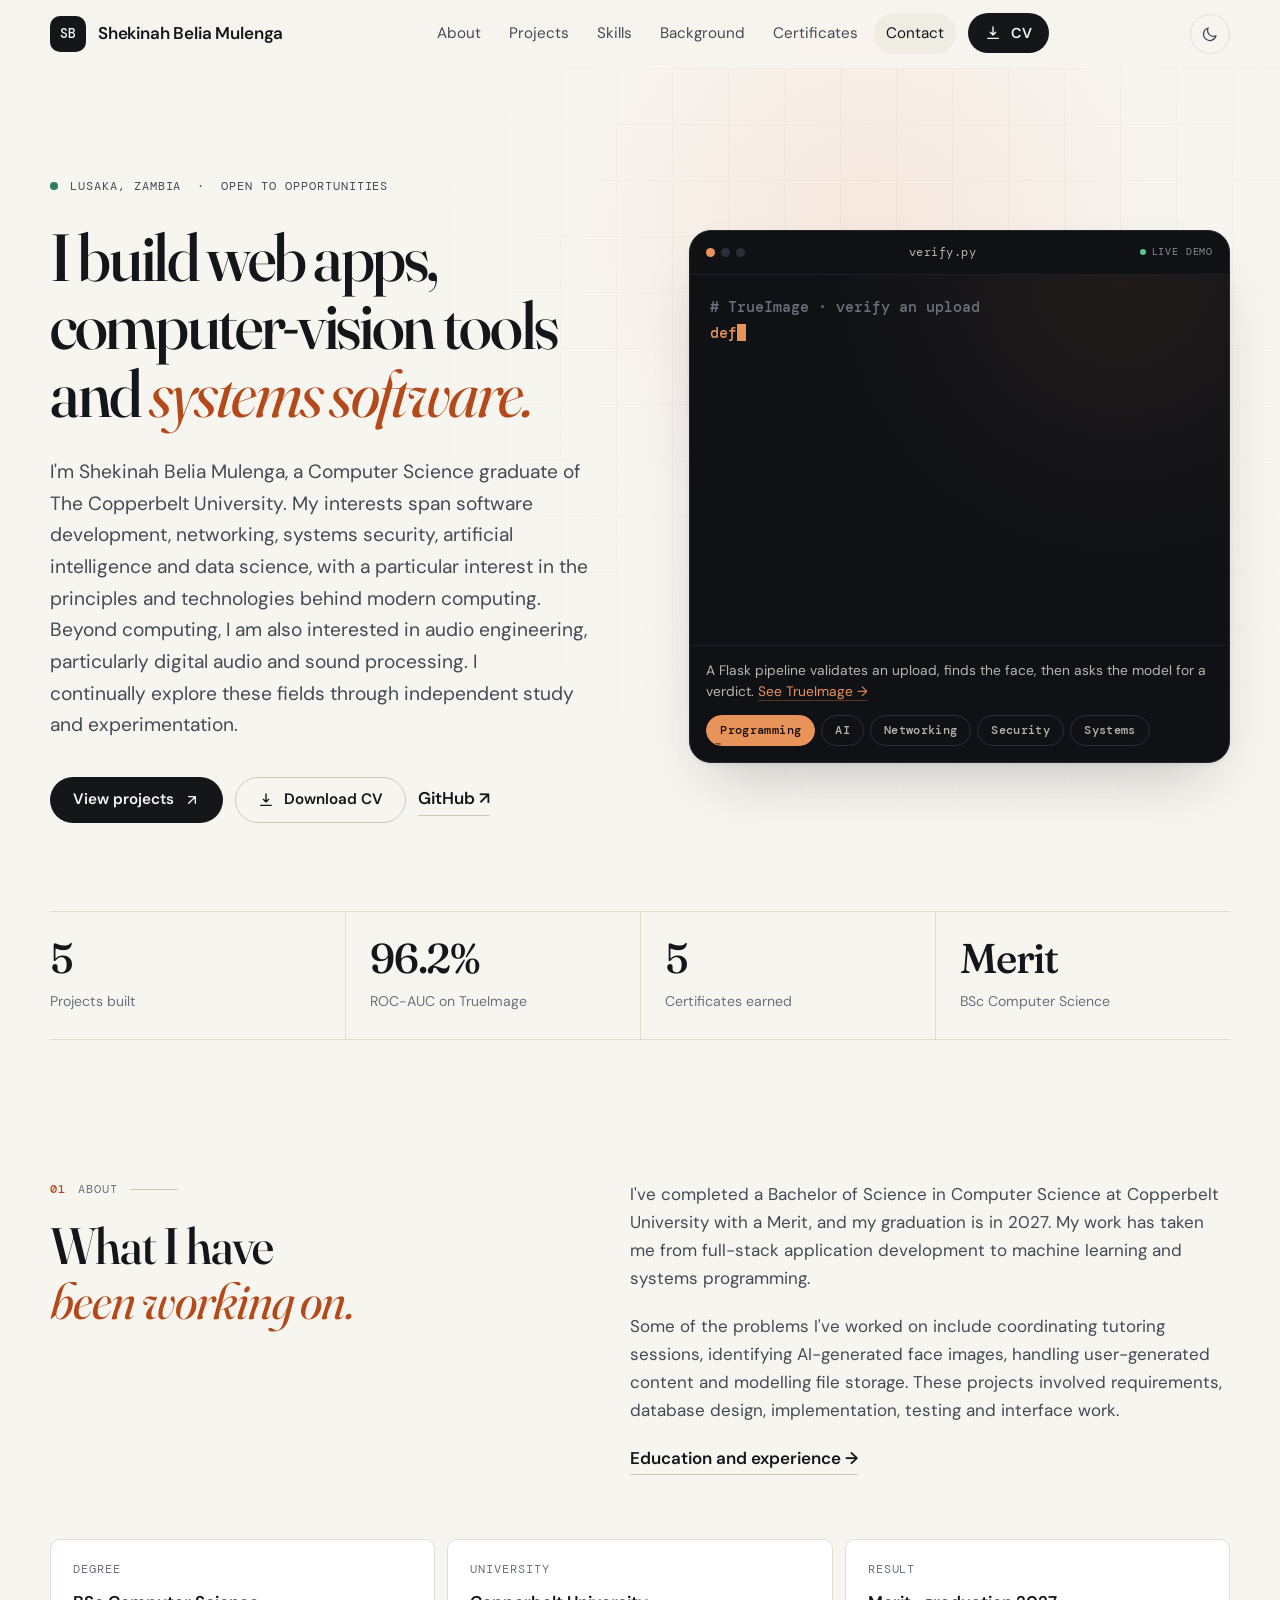
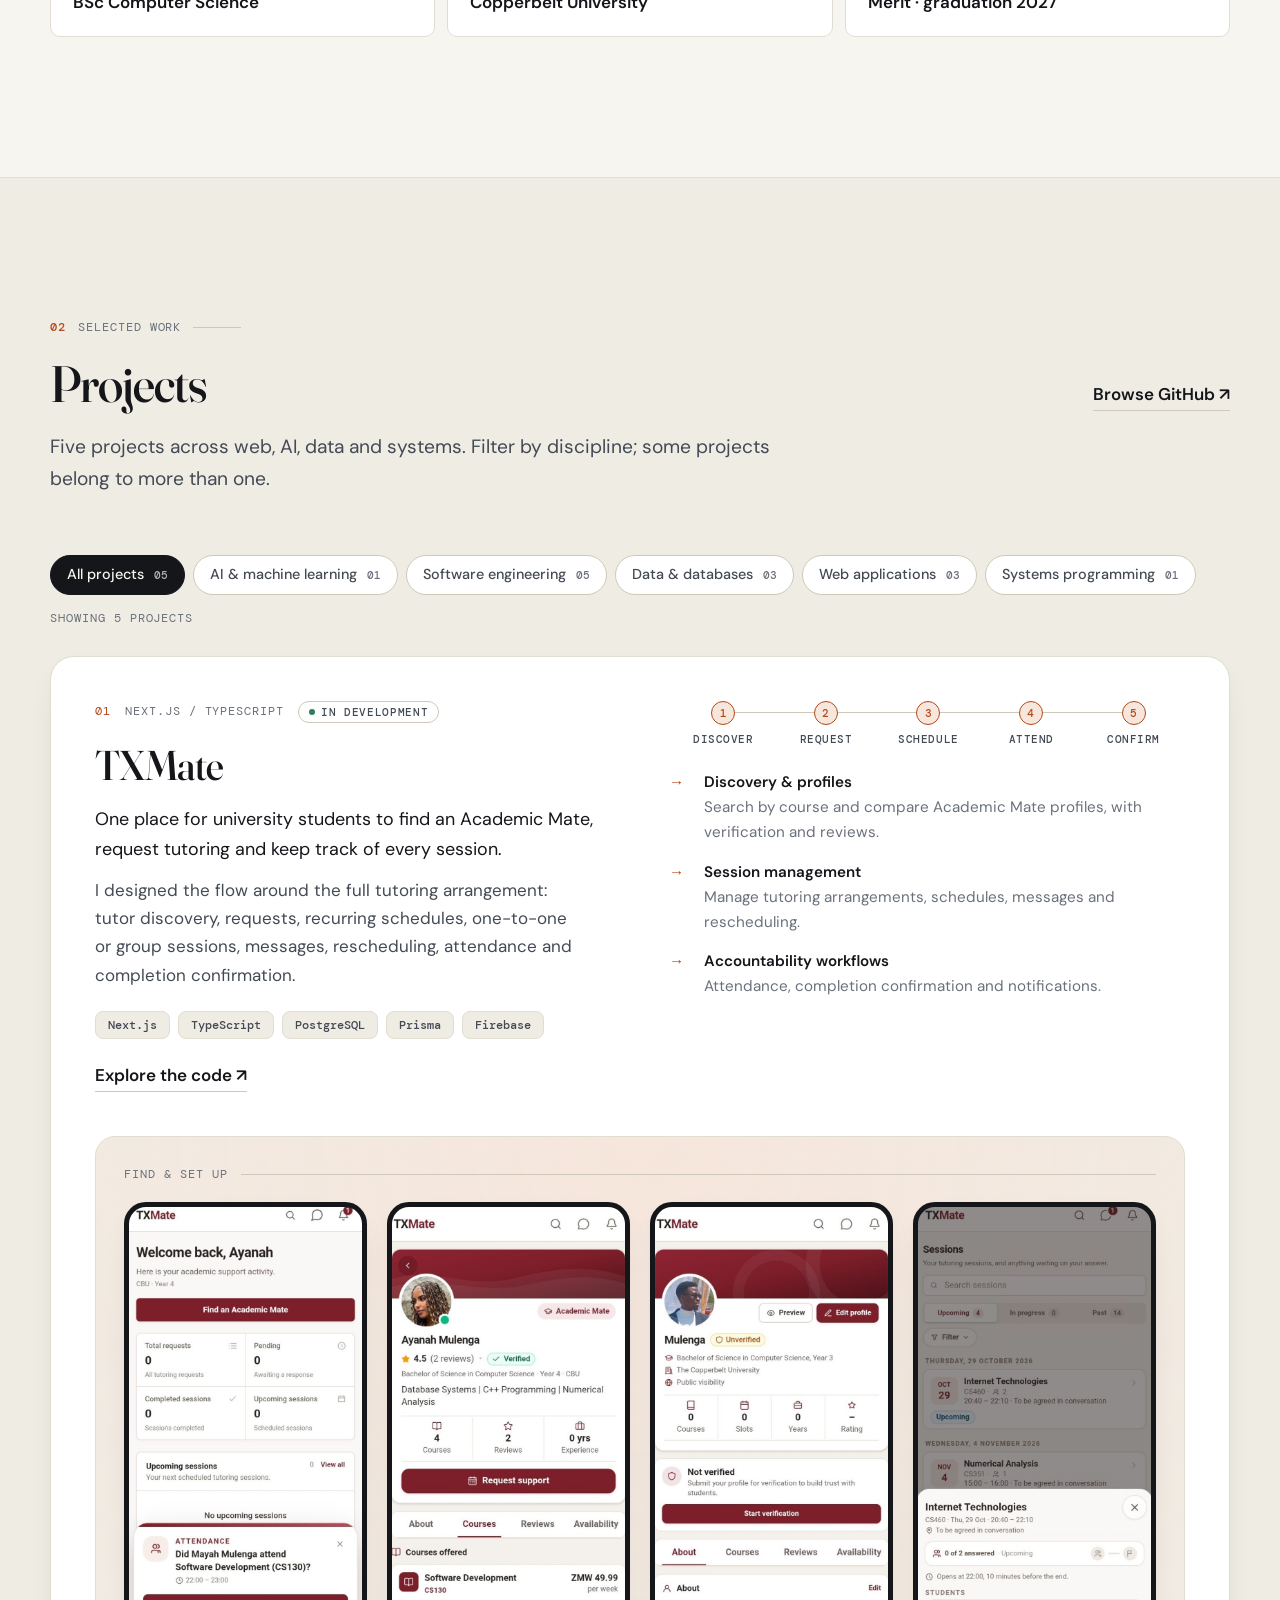
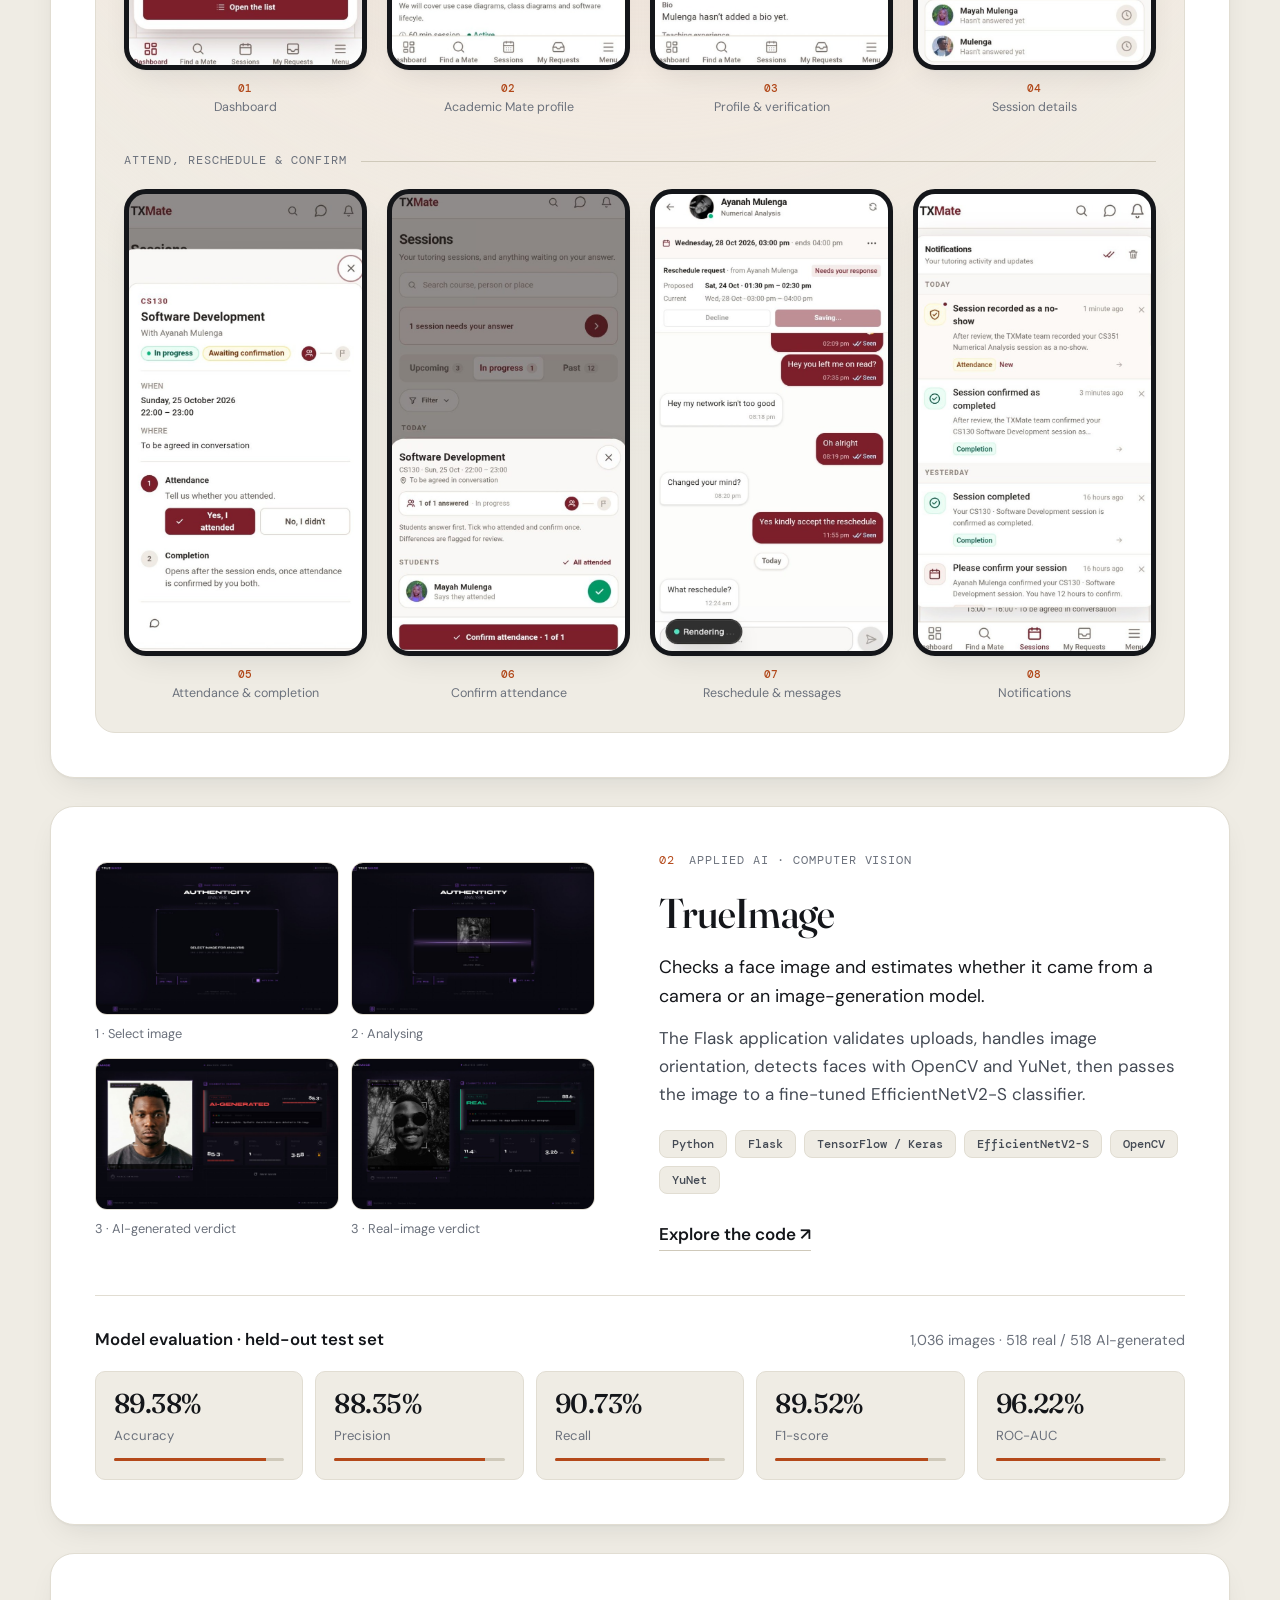
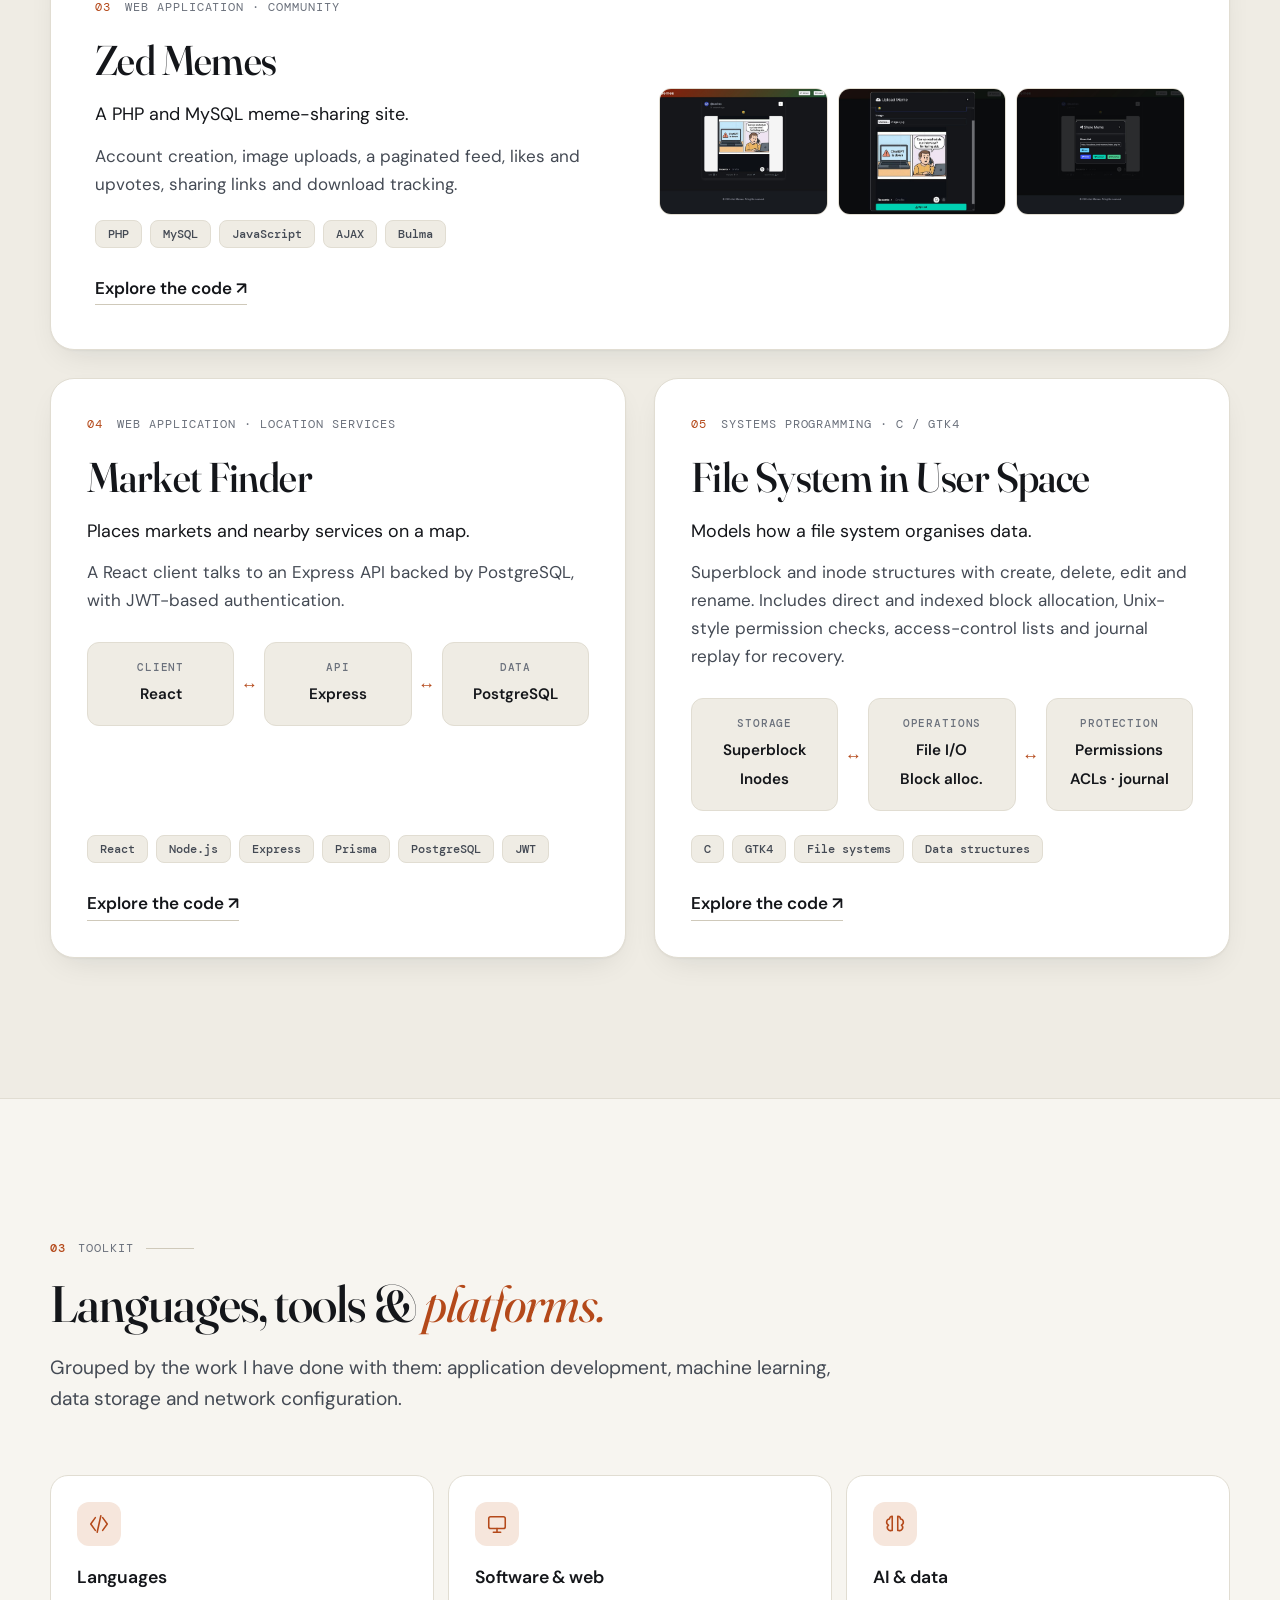
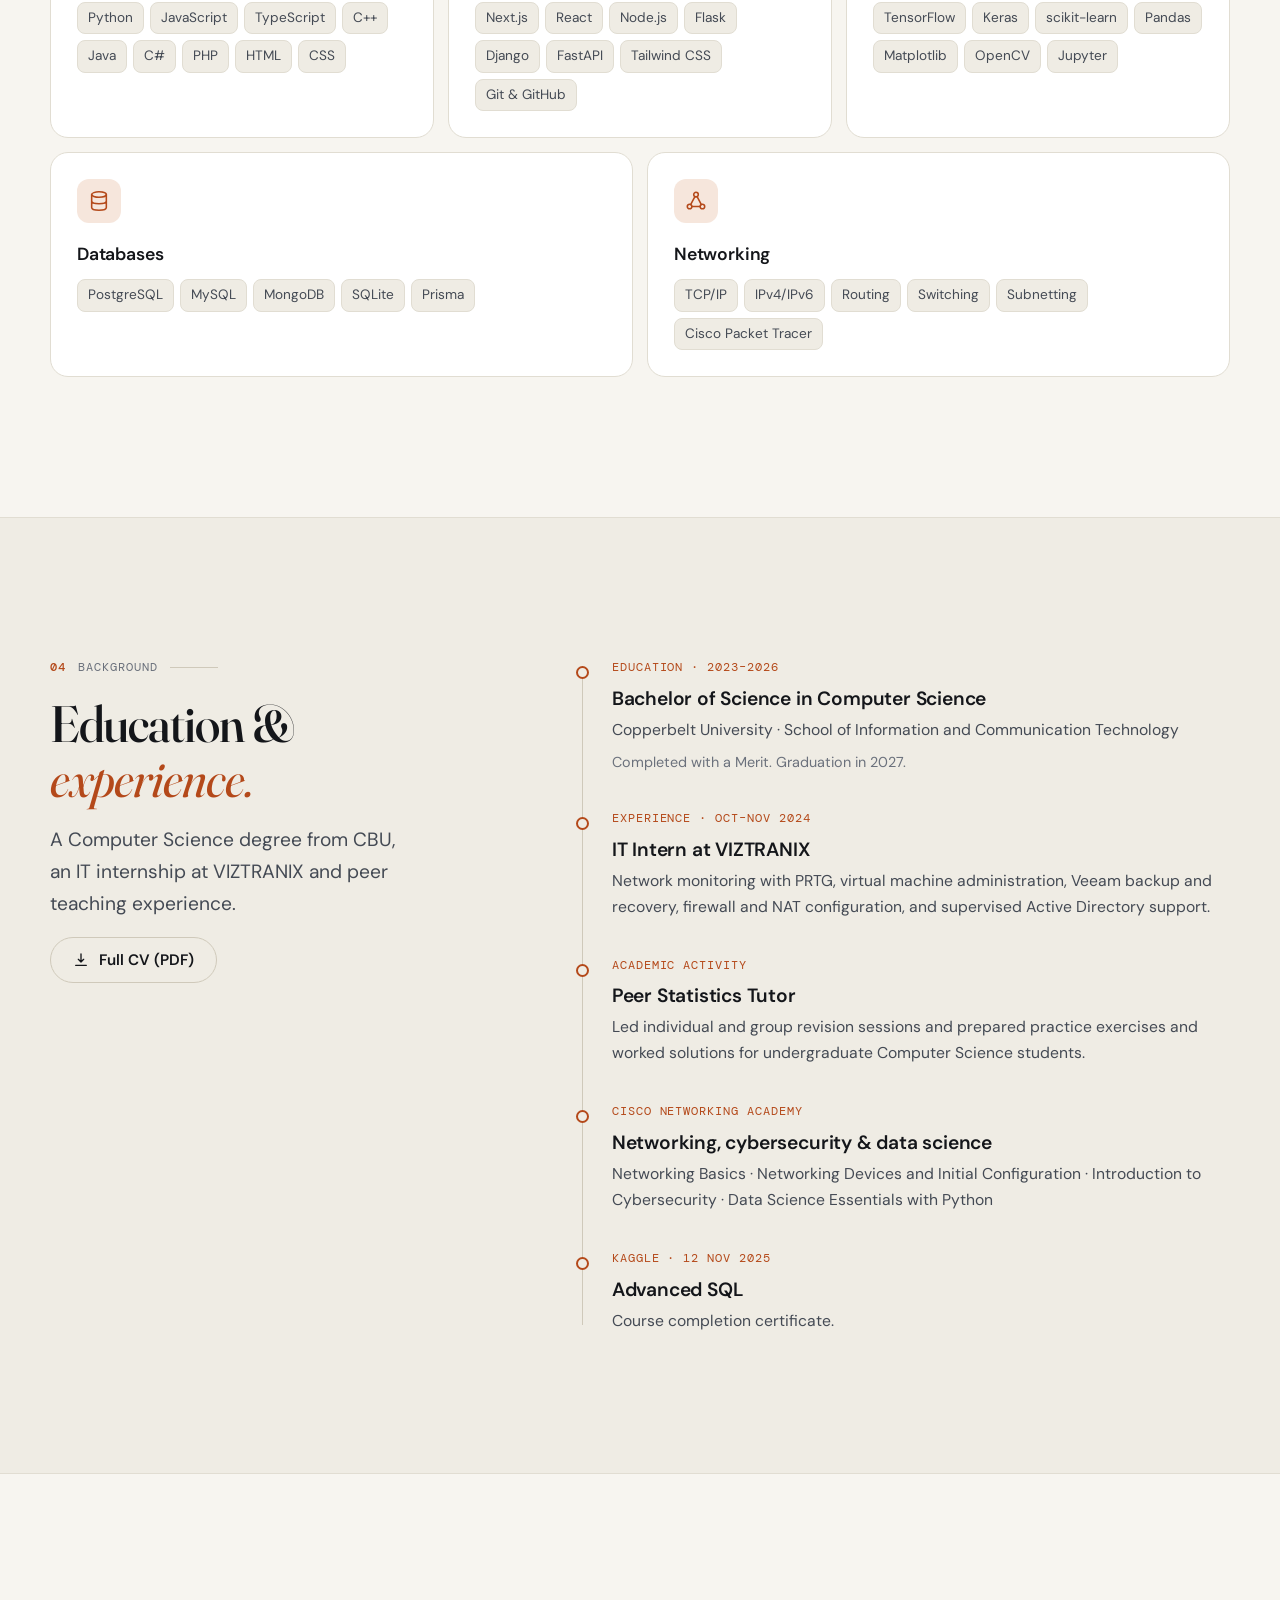
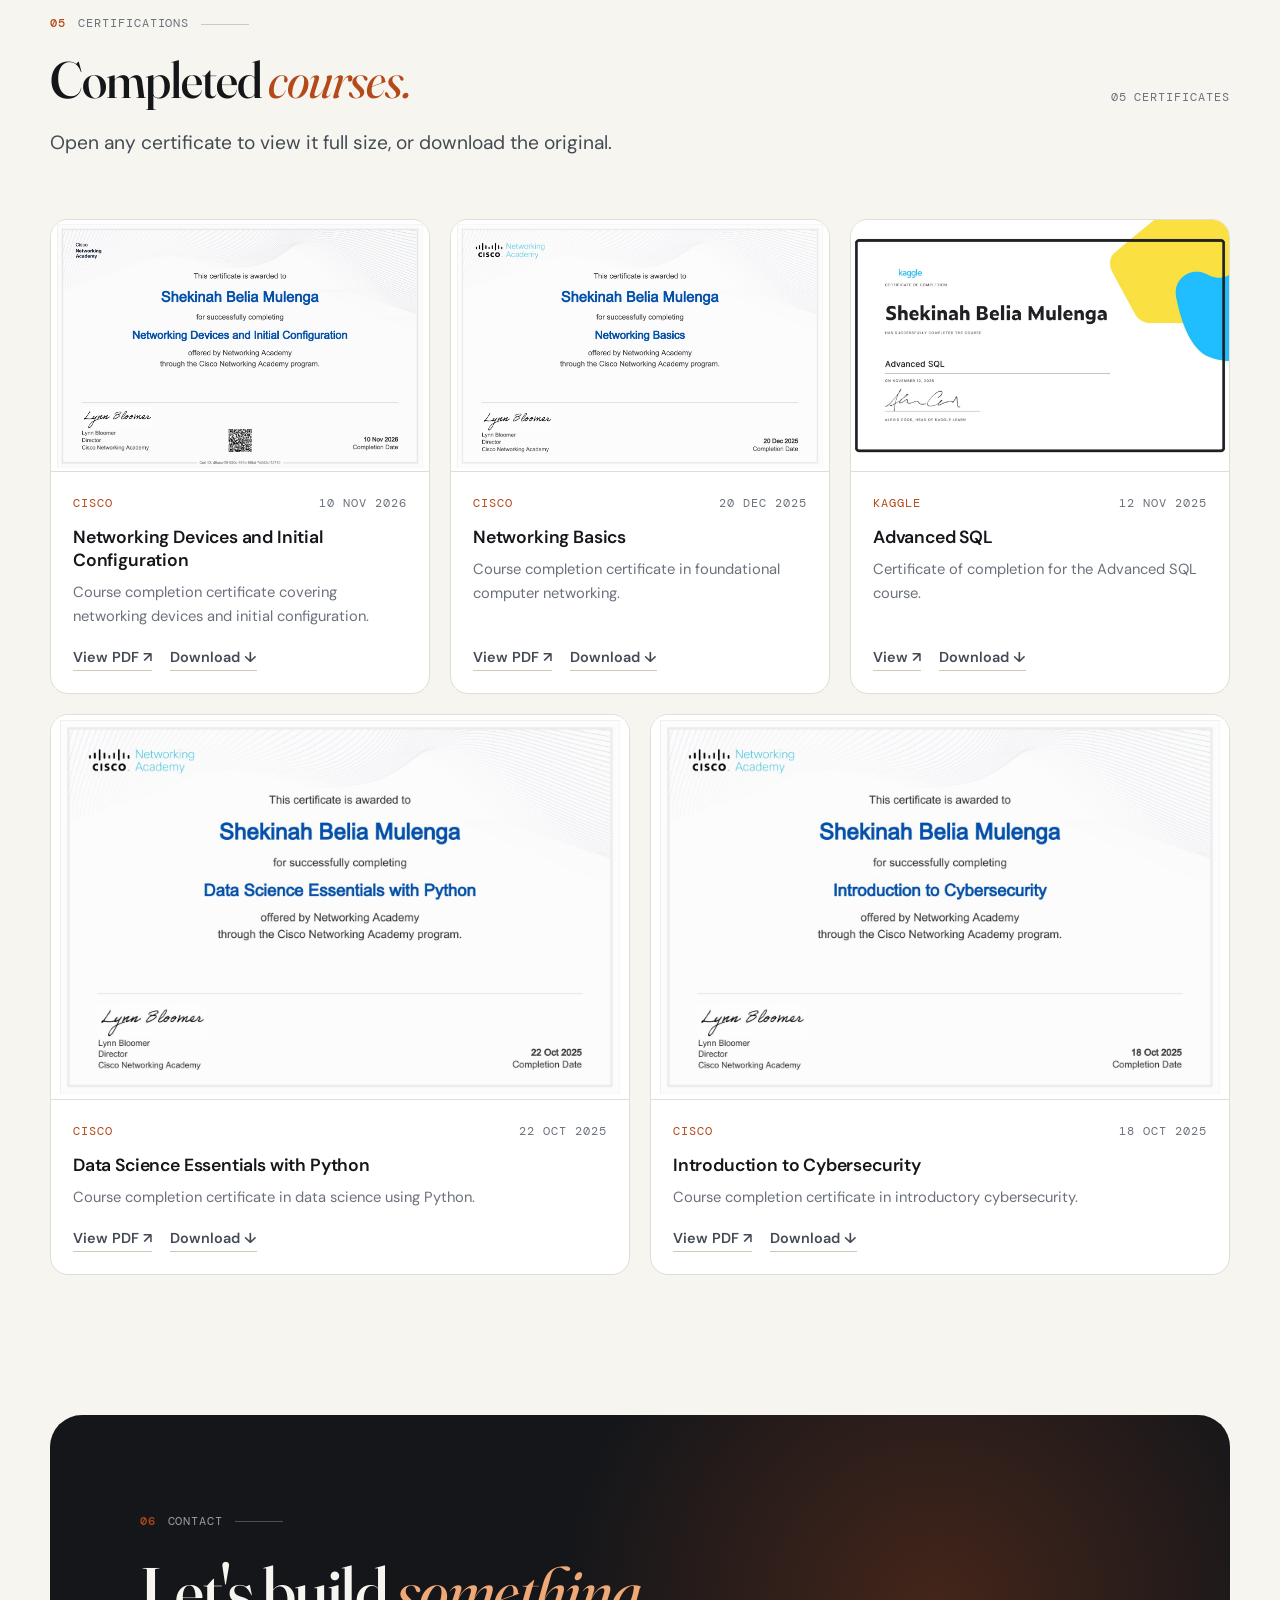
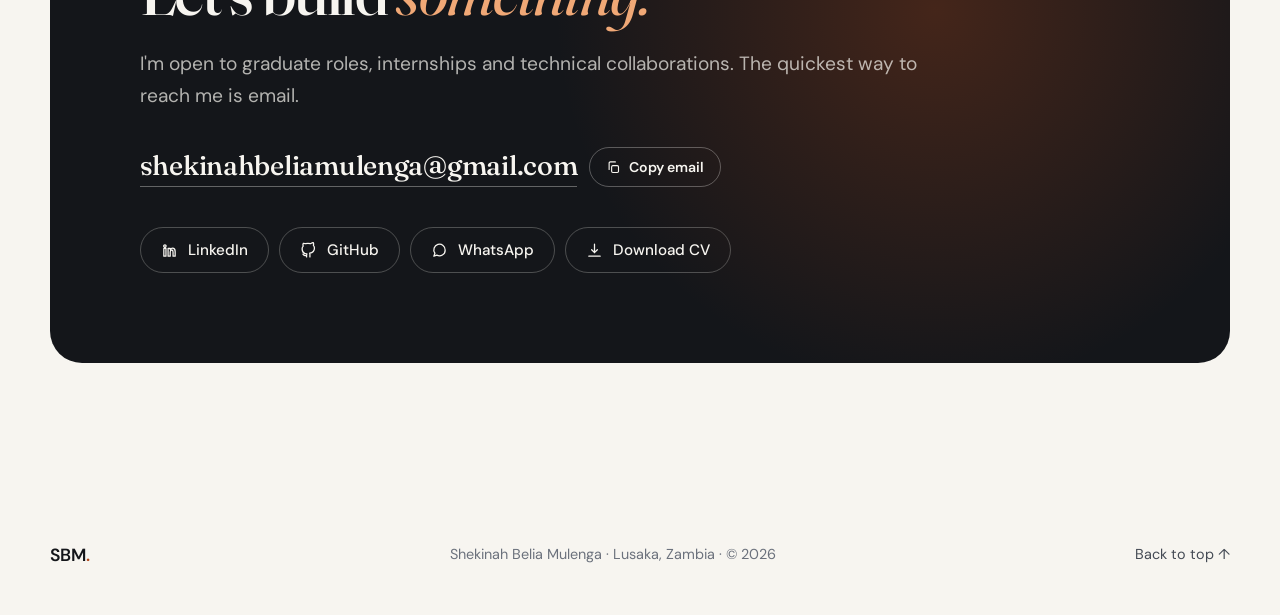
==== commit 3697bddf: "Add career interests" ====
--- a/index.html
+++ b/index.html
@@ -74,7 +74,7 @@
         <div class="reveal">
           <p class="eyebrow mono"><span class="status" aria-hidden="true"></span>Lusaka, Zambia &nbsp;·&nbsp; Open to opportunities</p>
           <h1>I build web apps, computer-vision tools and <em>systems software.</em></h1>
-          <p class="lede">I'm Shekinah Belia Mulenga, a Computer Science graduate of Copperbelt University. My projects range from TXMate, a student tutoring platform, to TrueImage, a model that classifies real and AI-generated face images. I also work with databases, networks and low-level systems.</p>
+          <p class="lede">I'm Shekinah Belia Mulenga, a Computer Science graduate of The Copperbelt University. My interests span software development, networking, systems security, artificial intelligence and data science, with a particular interest in the principles and technologies behind modern computing. Beyond computing, I am also interested in audio engineering, particularly digital audio and sound processing. I continually explore these fields through independent study and experimentation.</p>
           <div class="actions">
             <a class="btn btn-primary" href="#work">View projects <svg class="arrow" viewBox="0 0 24 24" aria-hidden="true"><path d="M7 7h10v10M7 17 17 7"/></svg></a>
             <a class="btn btn-ghost" href="assets/shekinah-belia-mulenga-cv.pdf" download="Shekinah-Belia-Mulenga-CV.pdf"><svg viewBox="0 0 24 24" aria-hidden="true"><path d="M12 3v12m0 0 4-4m-4 4-4-4M4 20h16"/></svg>Download CV</a>
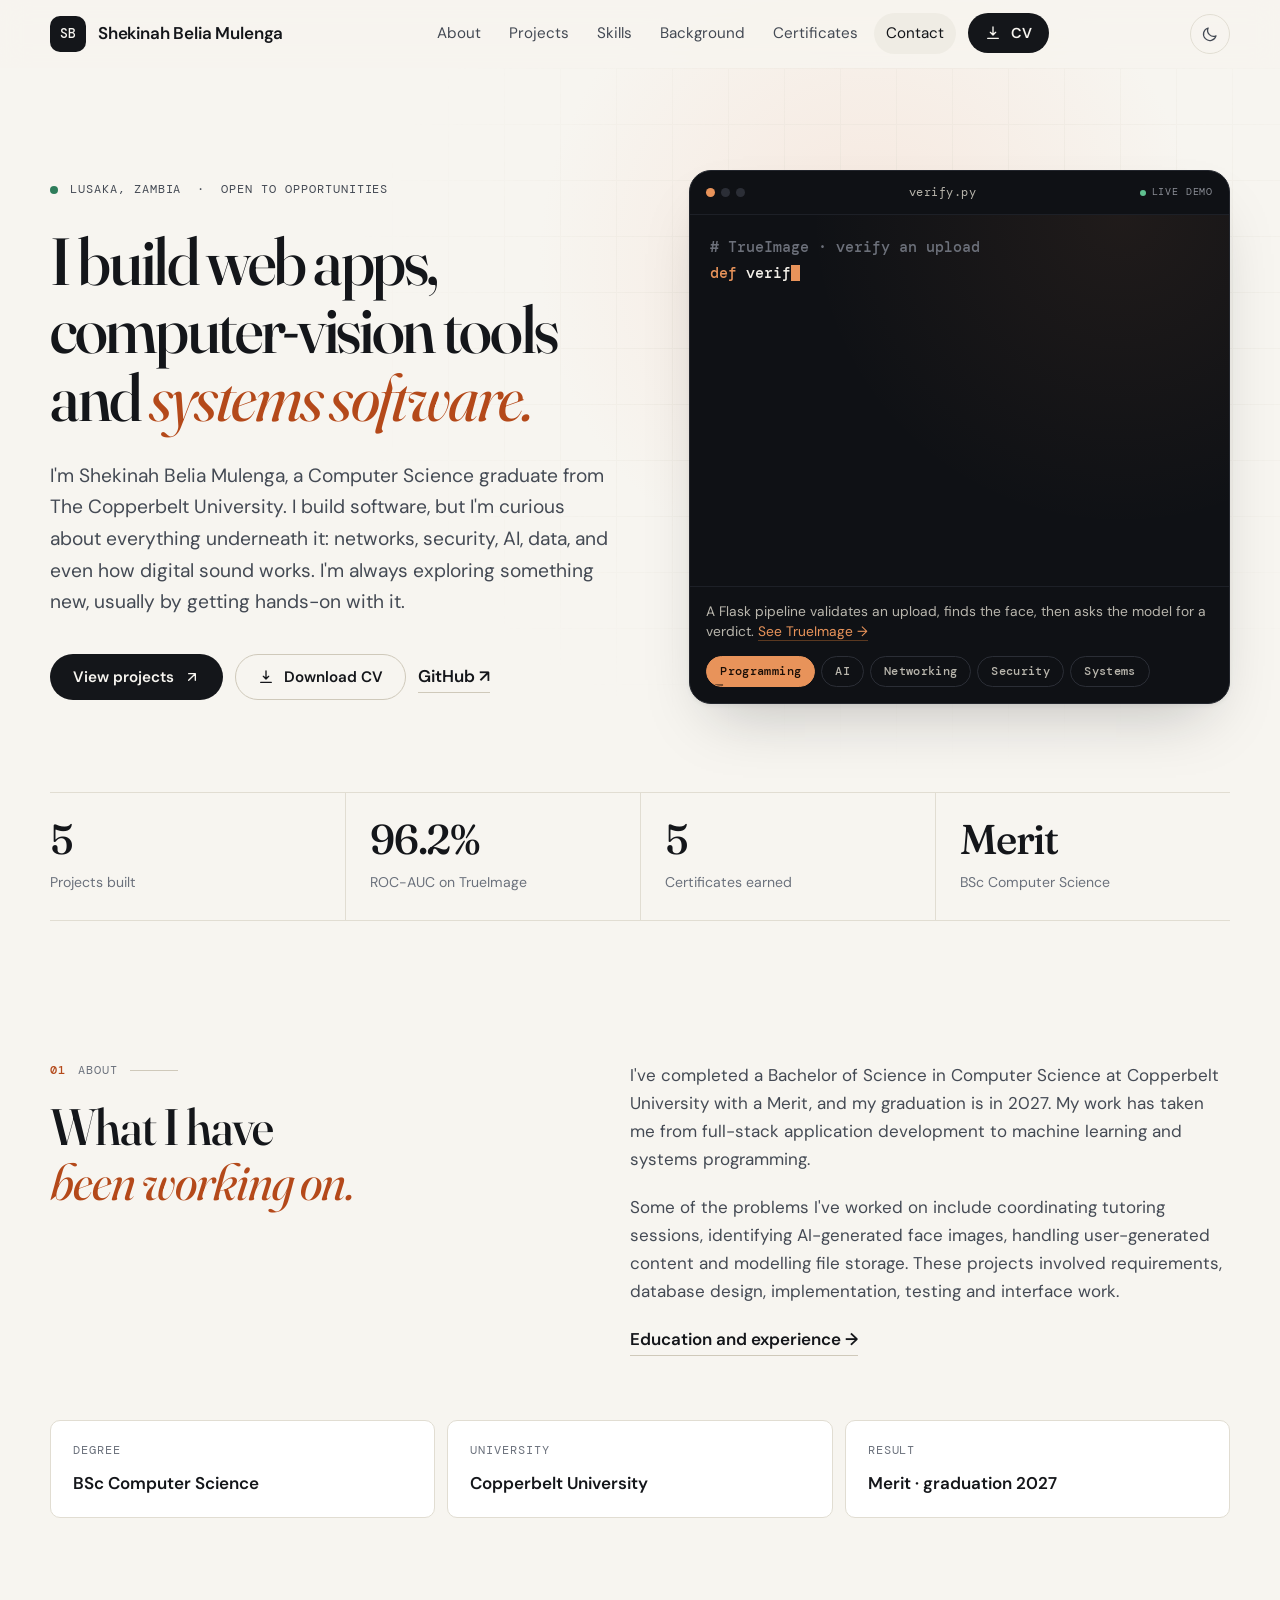
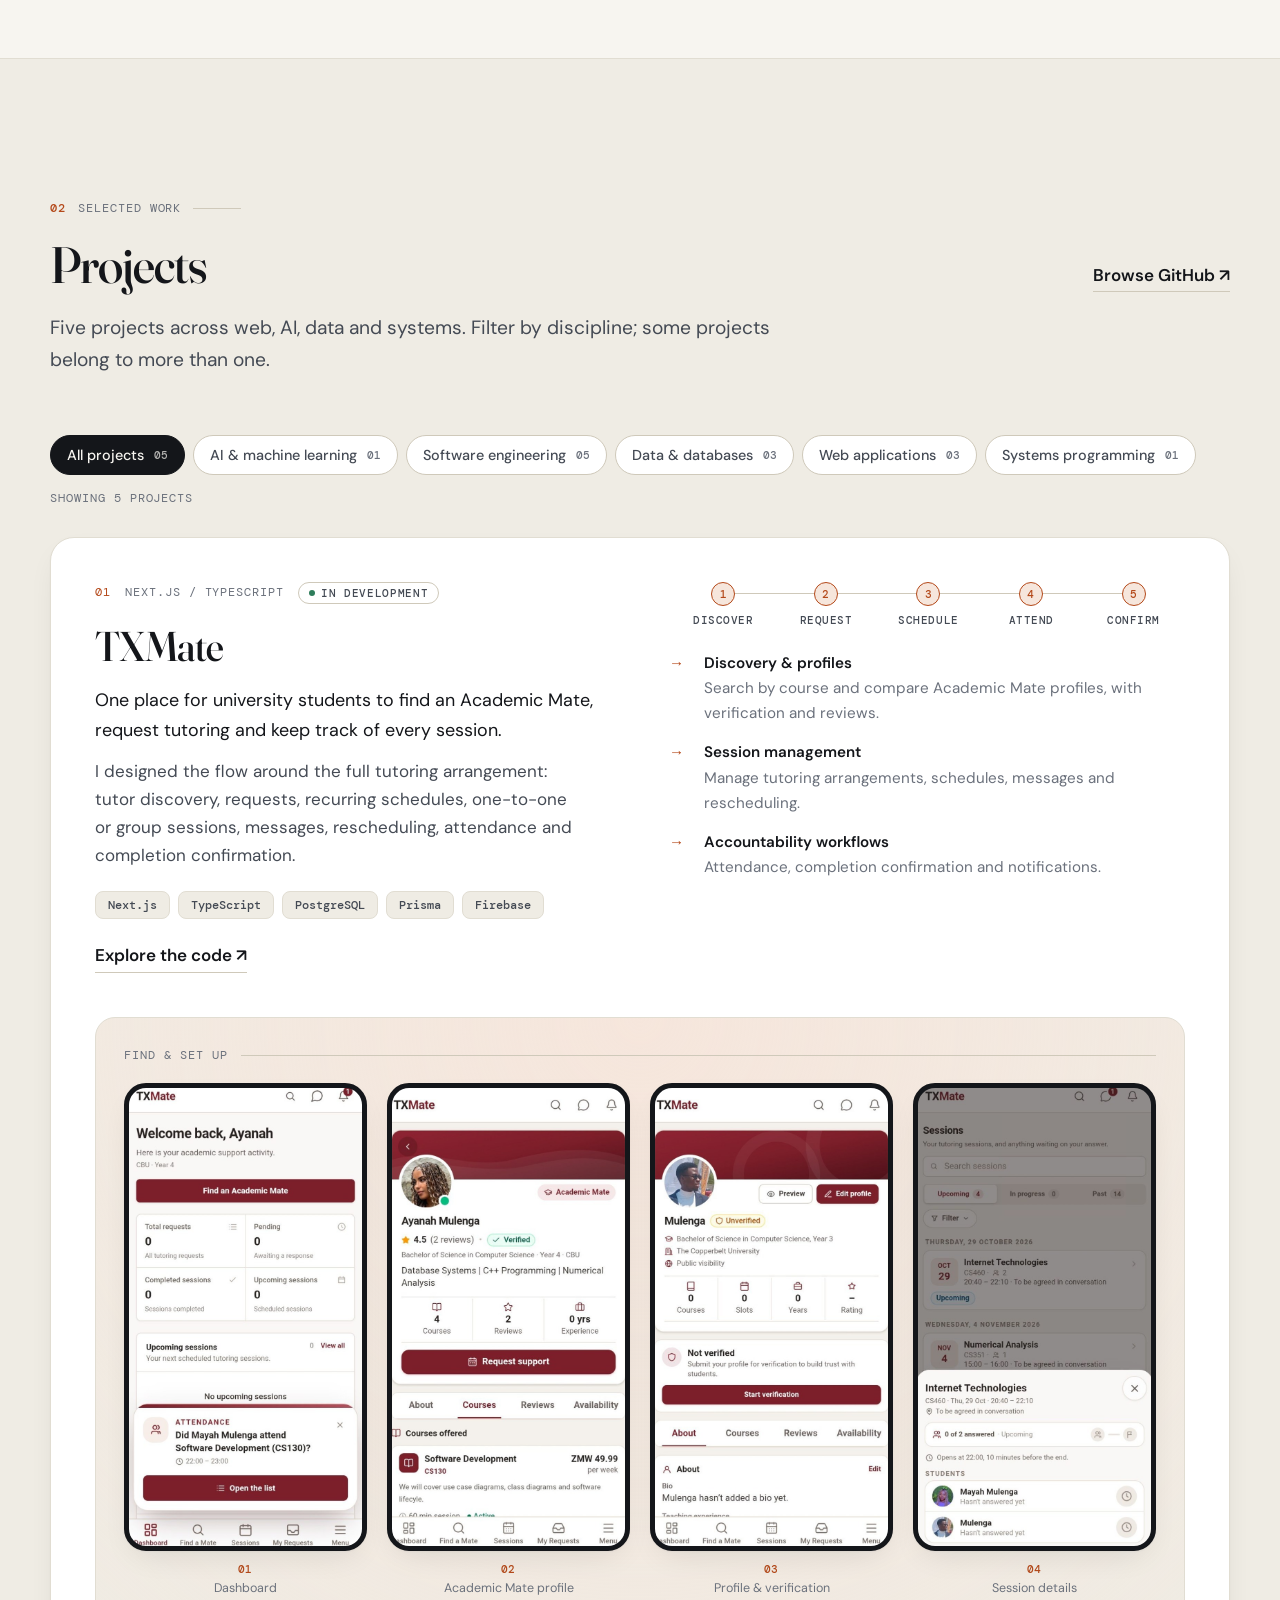
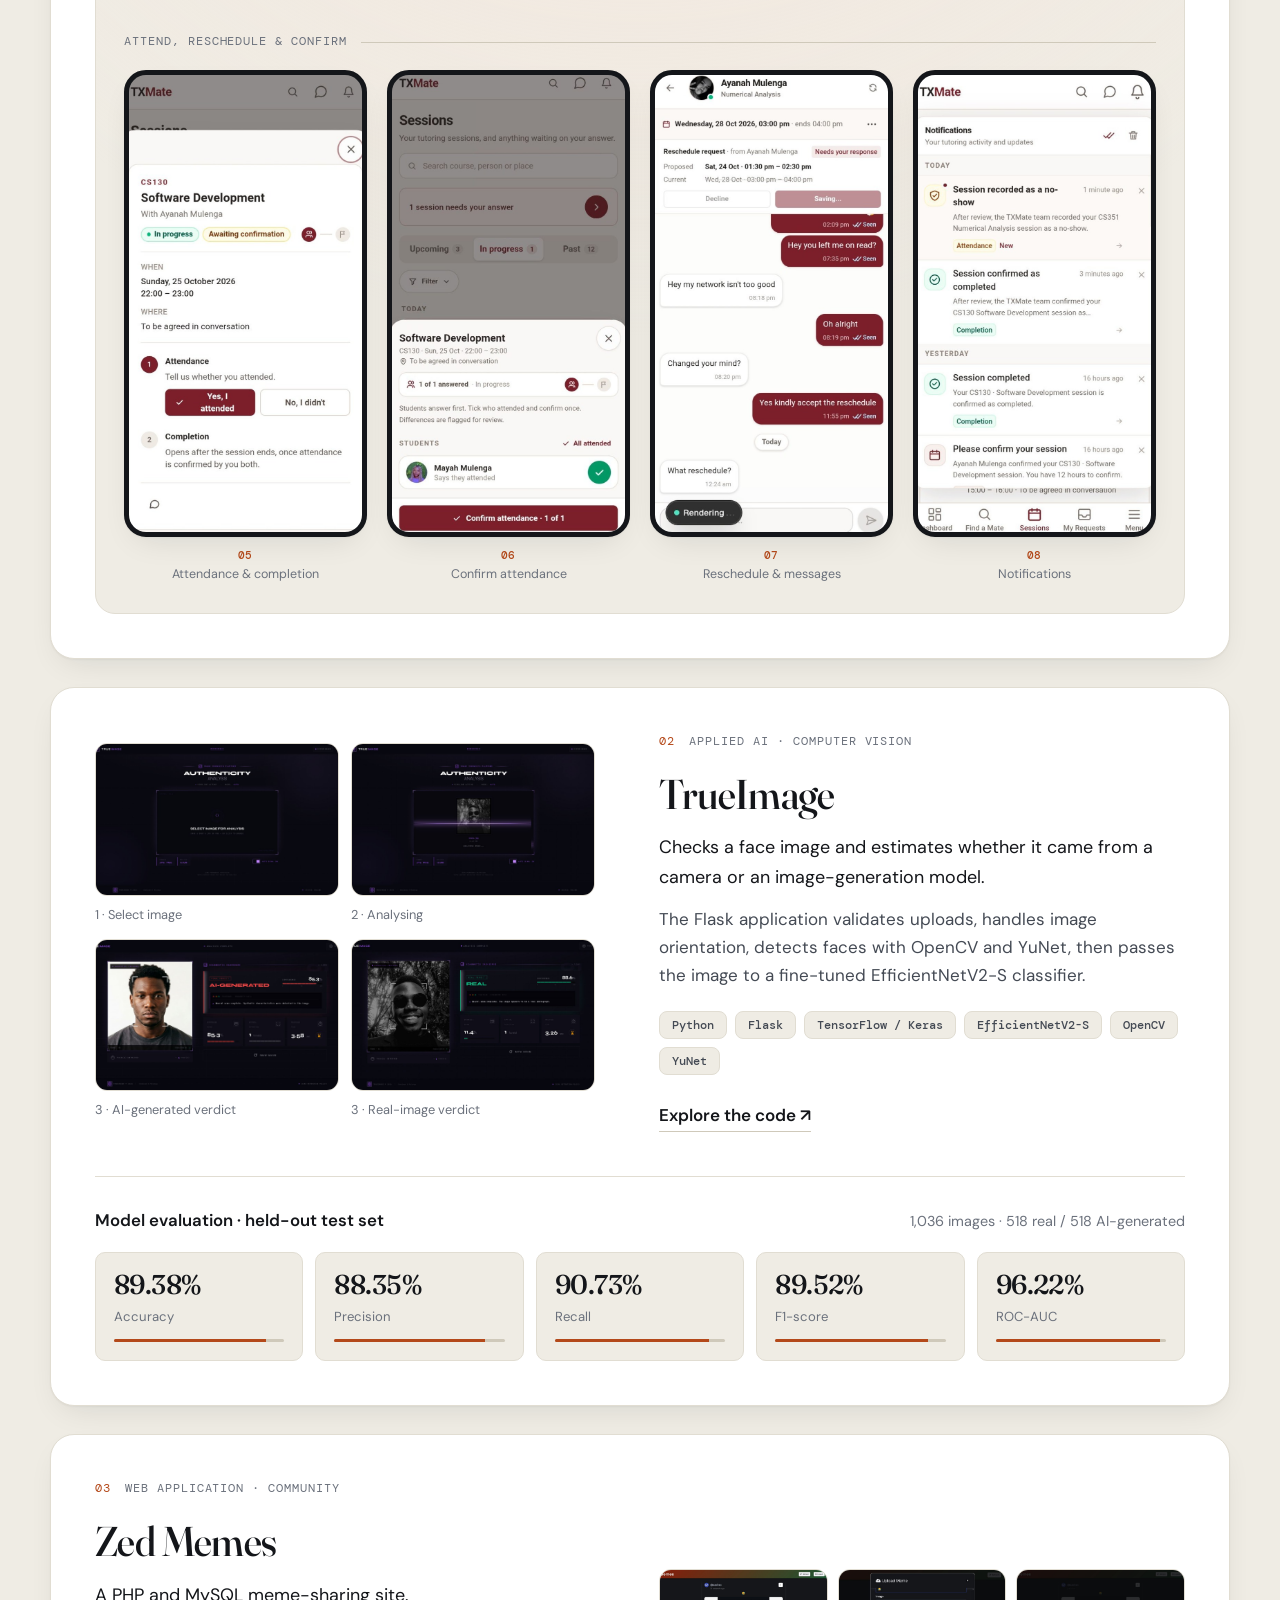
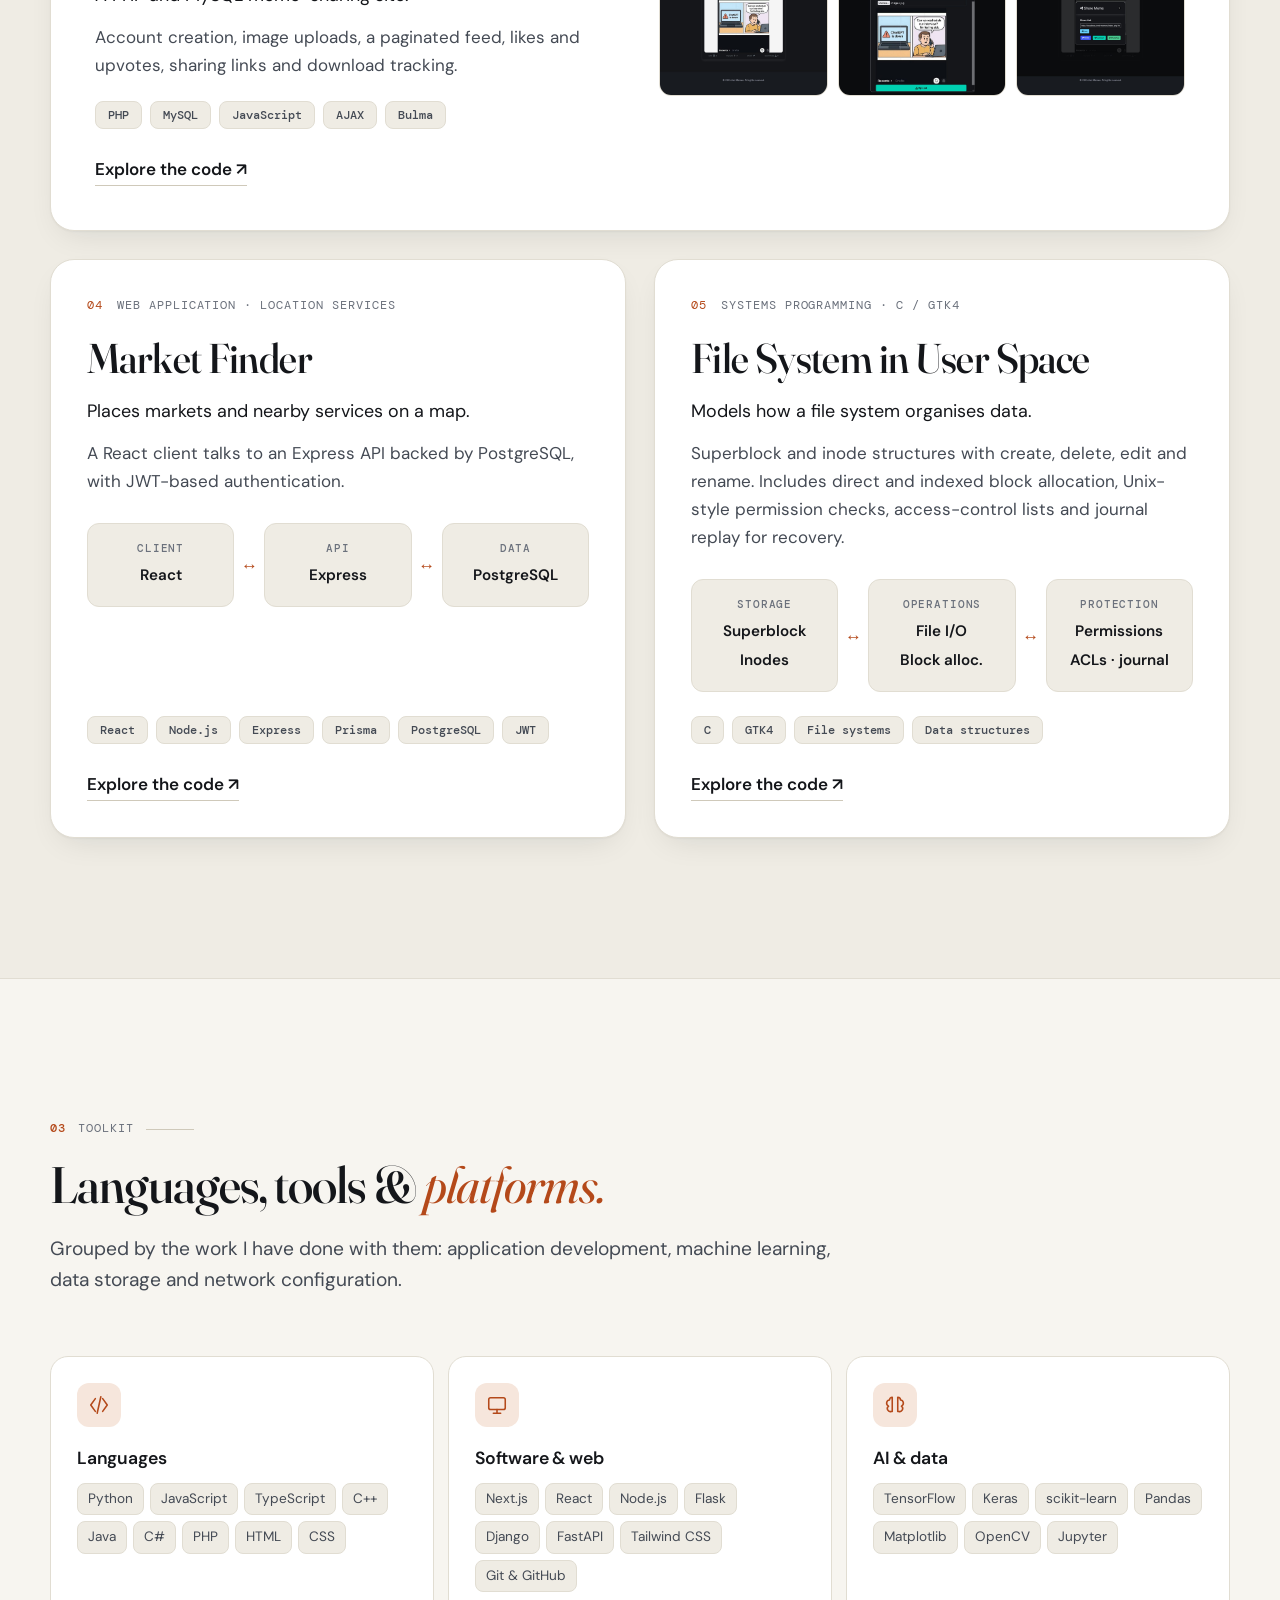
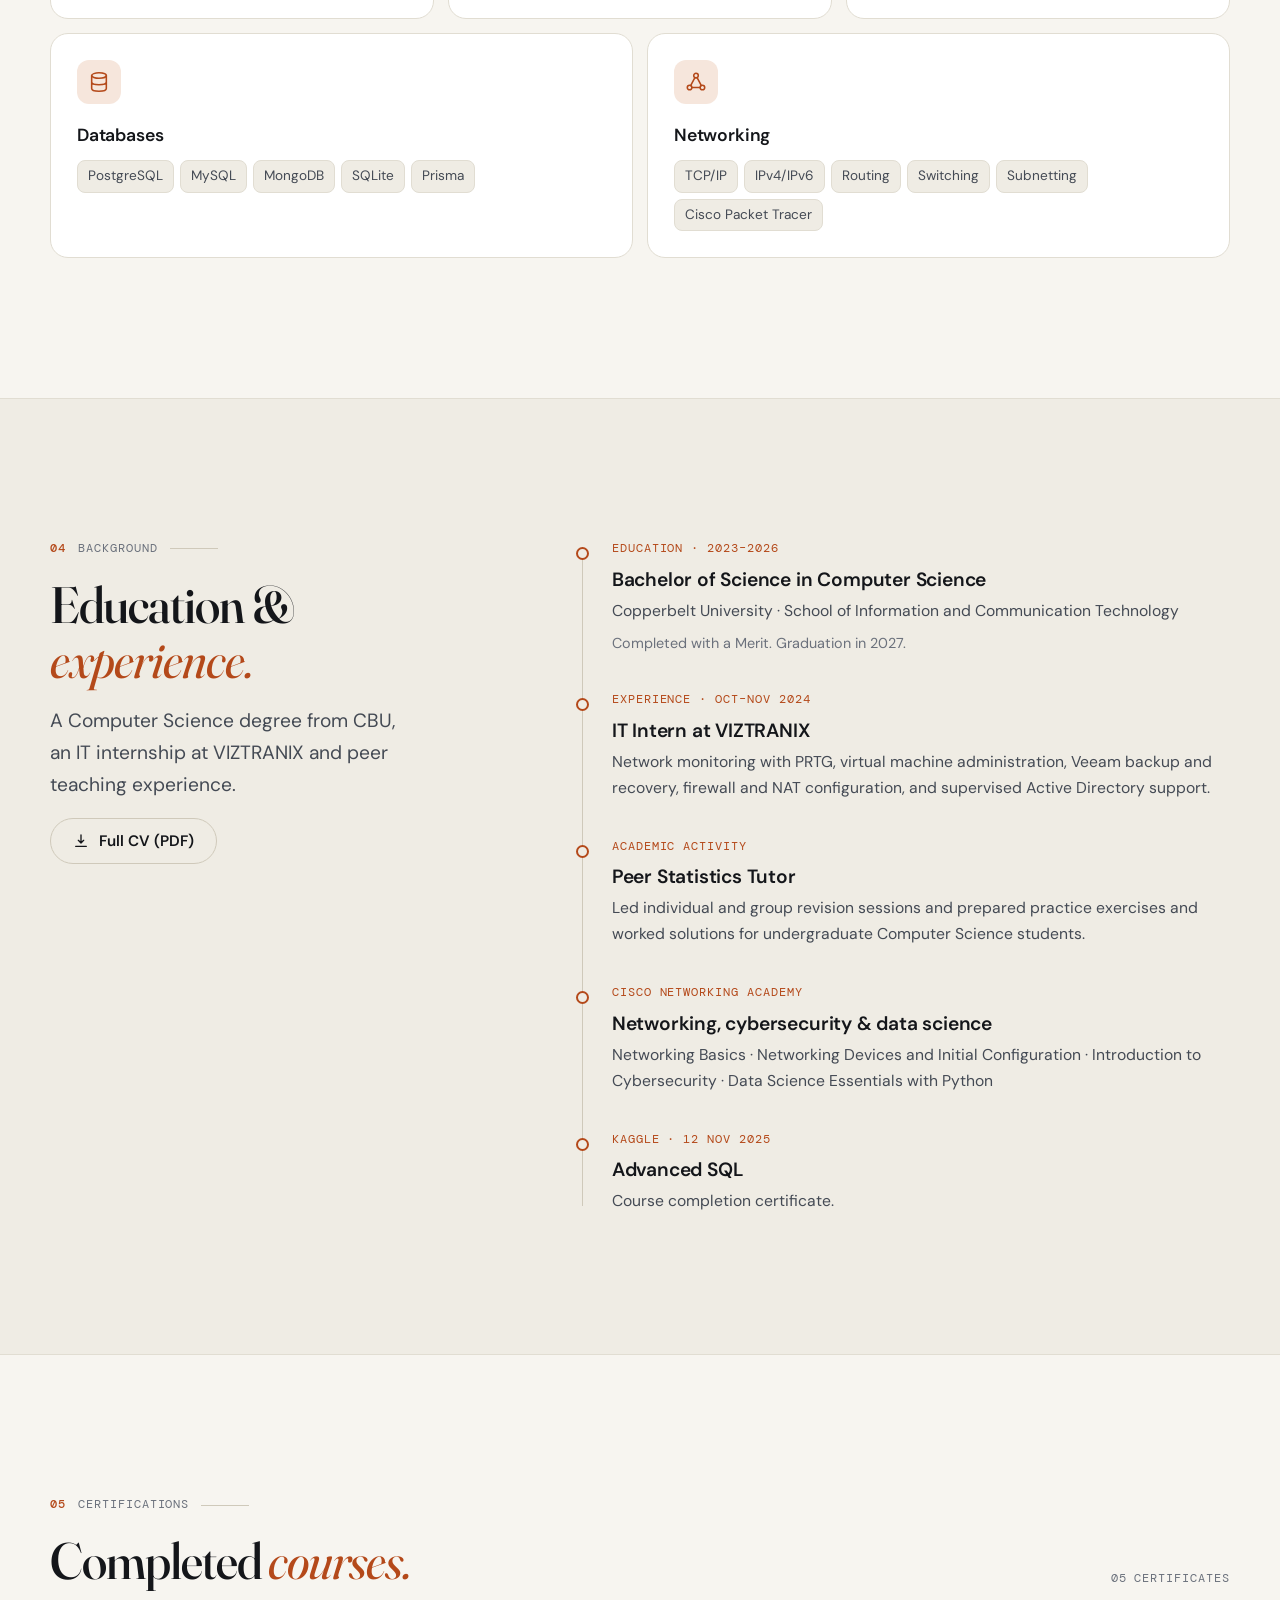
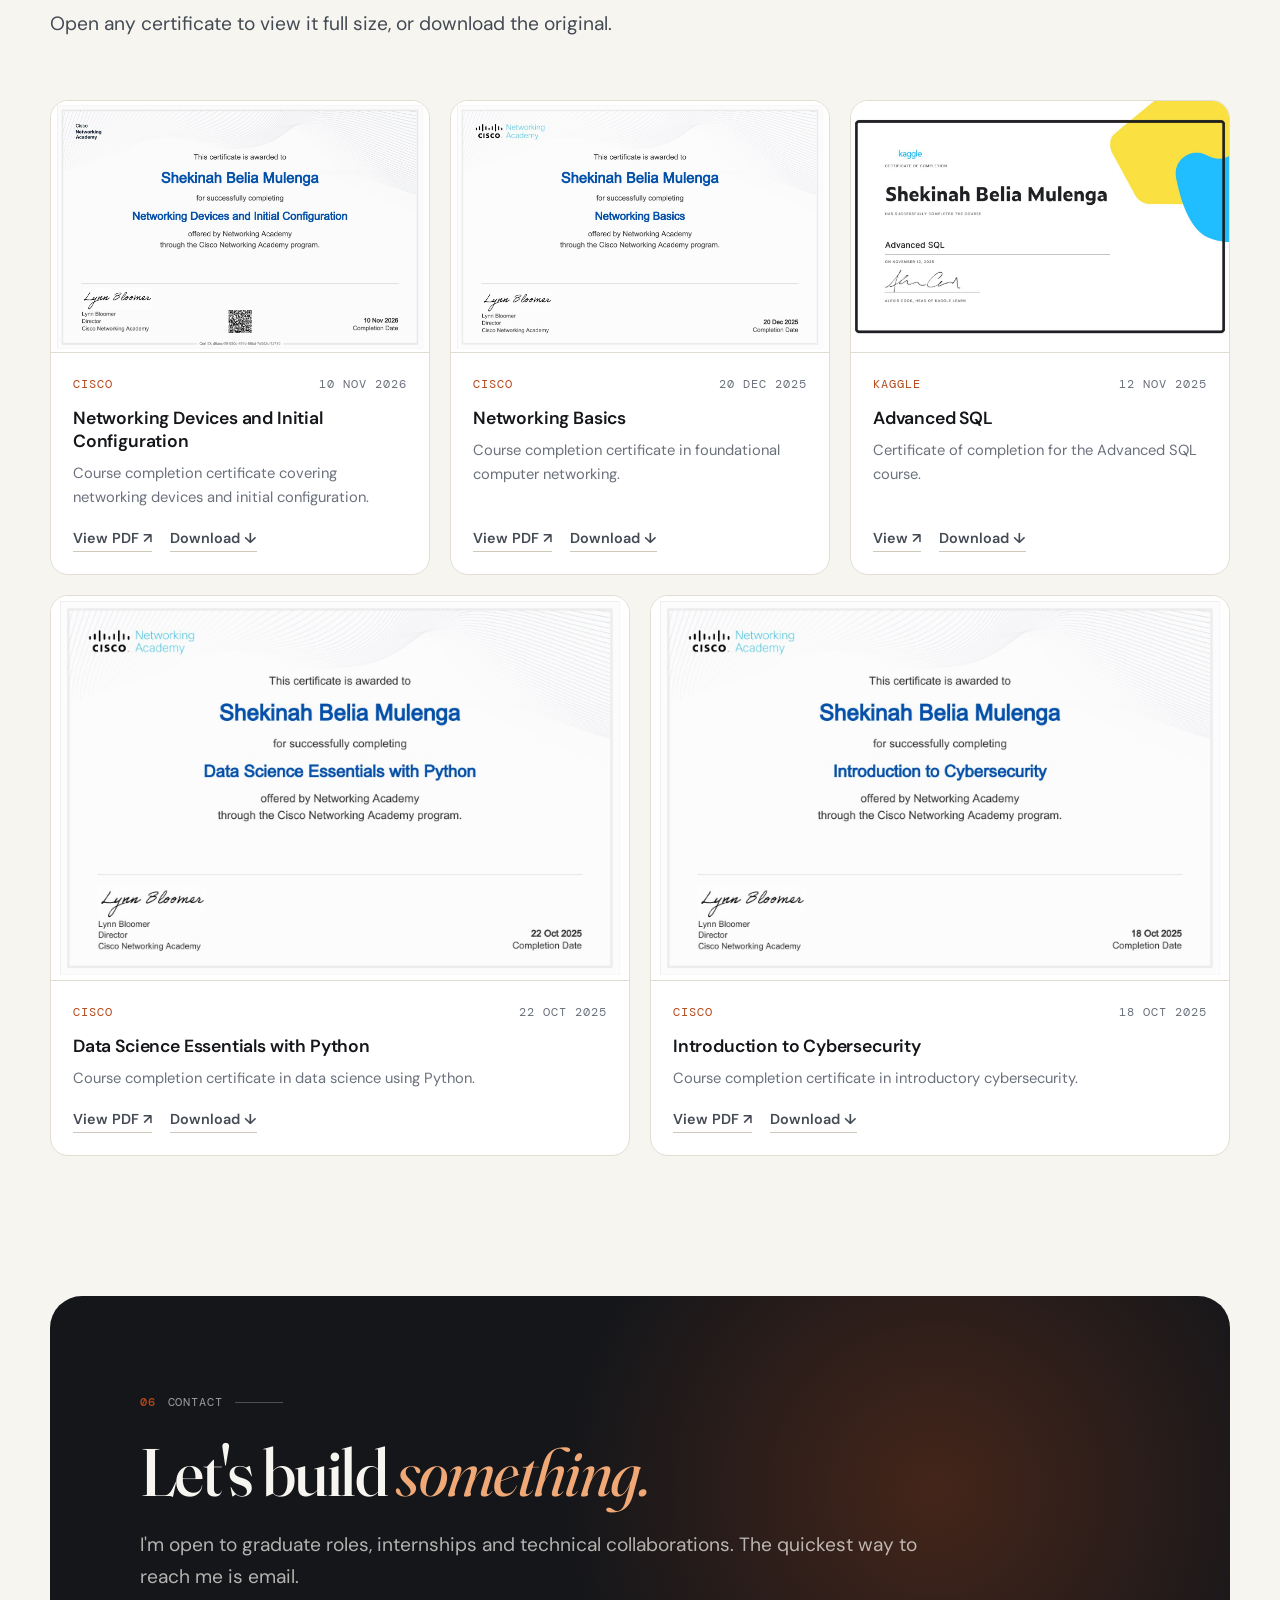
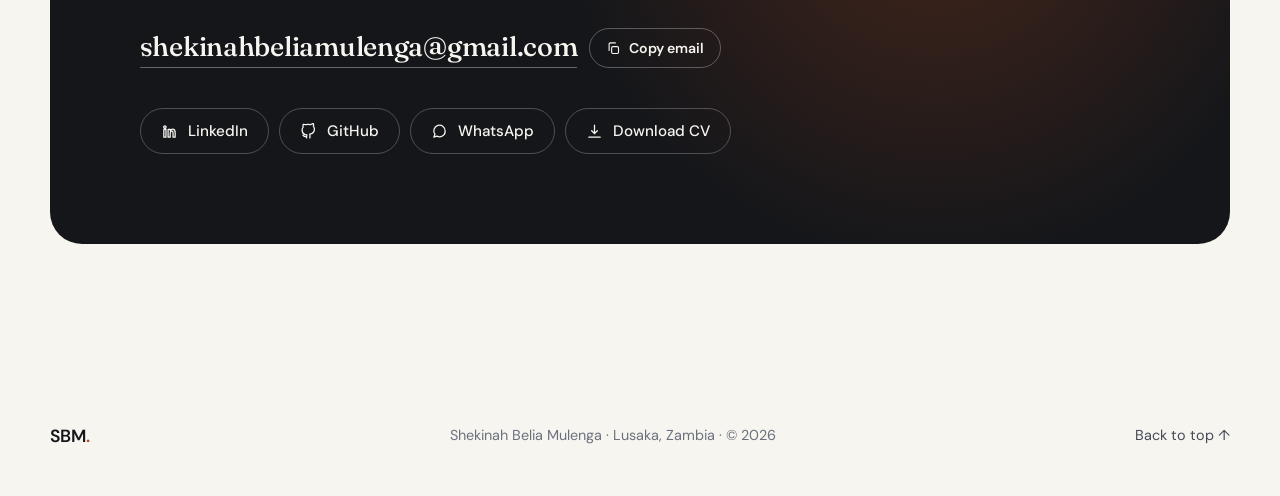
==== commit 24a9be46: "Add career interests" ====
--- a/index.html
+++ b/index.html
@@ -74,7 +74,7 @@
         <div class="reveal">
           <p class="eyebrow mono"><span class="status" aria-hidden="true"></span>Lusaka, Zambia &nbsp;·&nbsp; Open to opportunities</p>
           <h1>I build web apps, computer-vision tools and <em>systems software.</em></h1>
-          <p class="lede">I'm Shekinah Belia Mulenga, a Computer Science graduate of The Copperbelt University. My interests span software development, networking, systems security, artificial intelligence and data science, with a particular interest in the principles and technologies behind modern computing. Beyond computing, I am also interested in audio engineering, particularly digital audio and sound processing. I continually explore these fields through independent study and experimentation.</p>
+          <p class="lede">I'm Shekinah Belia Mulenga, a Computer Science graduate from The Copperbelt University. I build software, but I'm curious about everything underneath it: networks, security, AI, data, and even how digital sound works. I'm always exploring something new, usually by getting hands-on with it.</p>
           <div class="actions">
             <a class="btn btn-primary" href="#work">View projects <svg class="arrow" viewBox="0 0 24 24" aria-hidden="true"><path d="M7 7h10v10M7 17 17 7"/></svg></a>
             <a class="btn btn-ghost" href="assets/shekinah-belia-mulenga-cv.pdf" download="Shekinah-Belia-Mulenga-CV.pdf"><svg viewBox="0 0 24 24" aria-hidden="true"><path d="M12 3v12m0 0 4-4m-4 4-4-4M4 20h16"/></svg>Download CV</a>
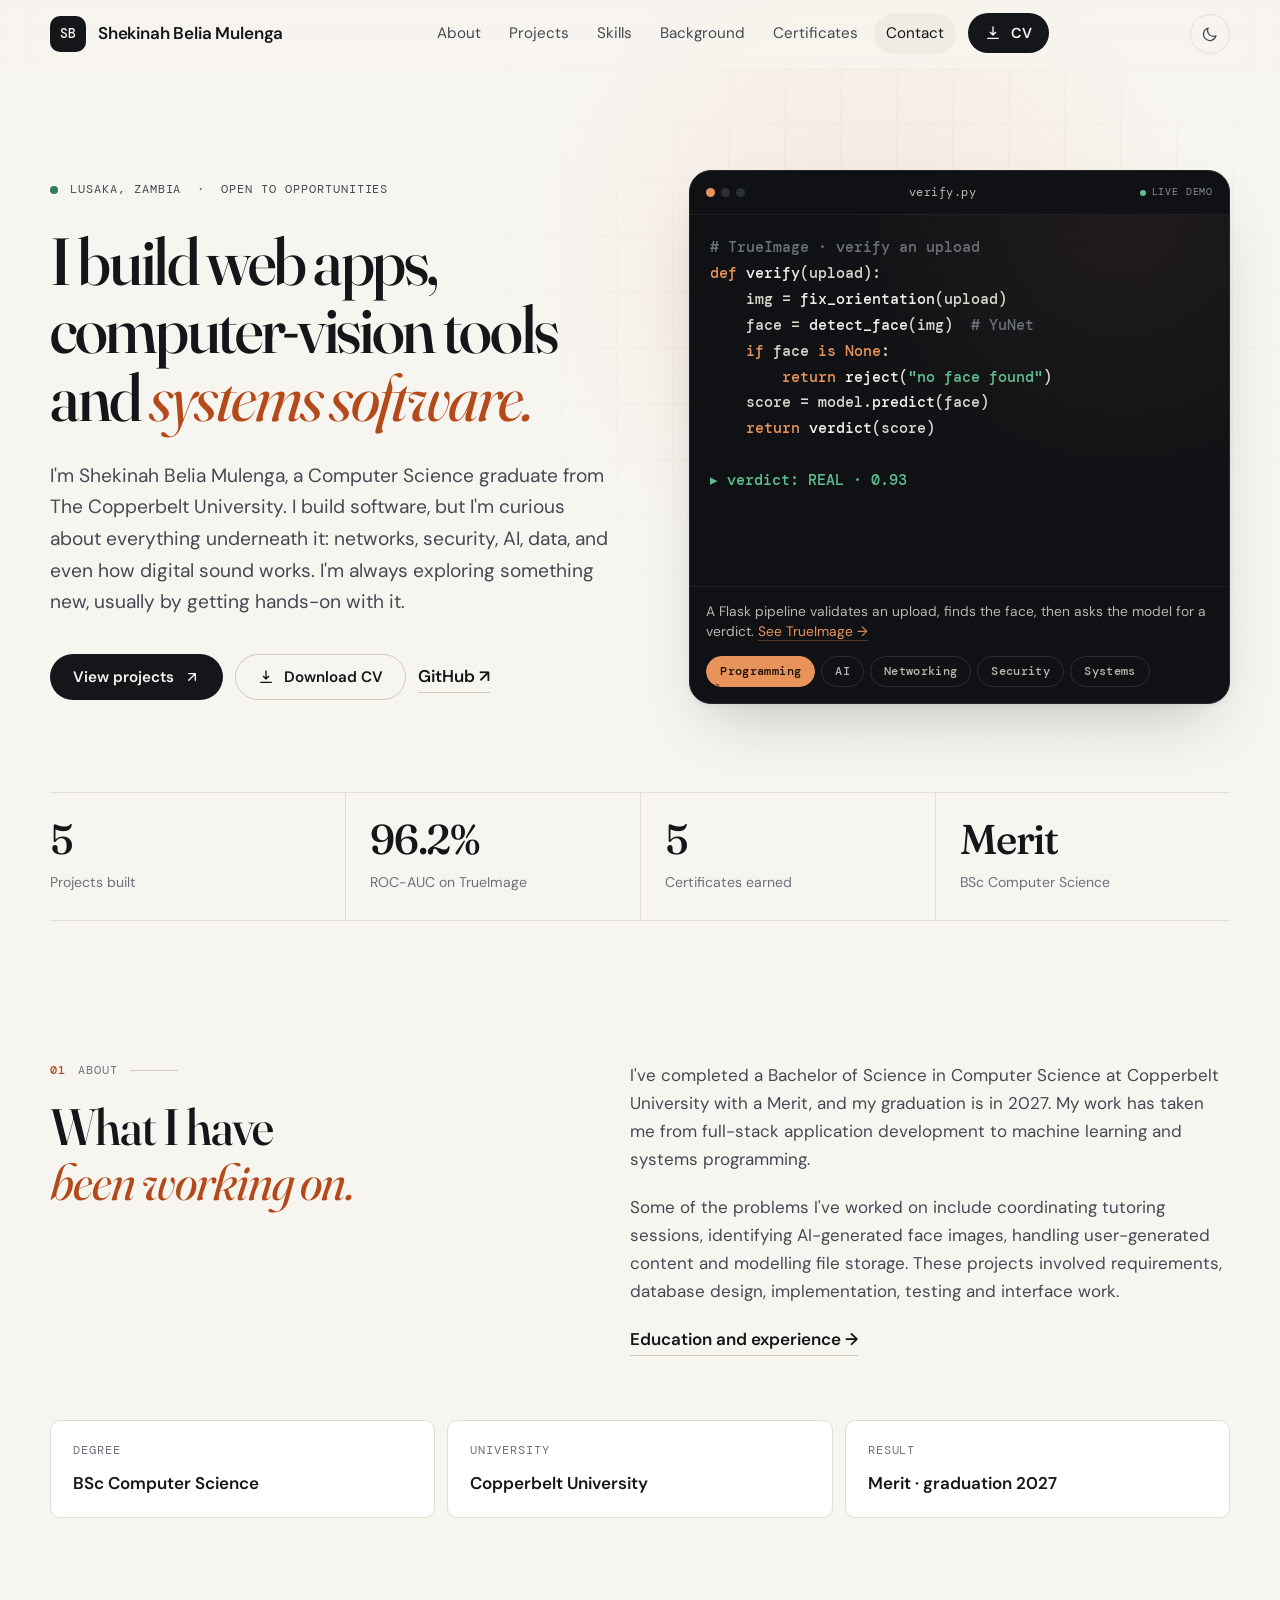
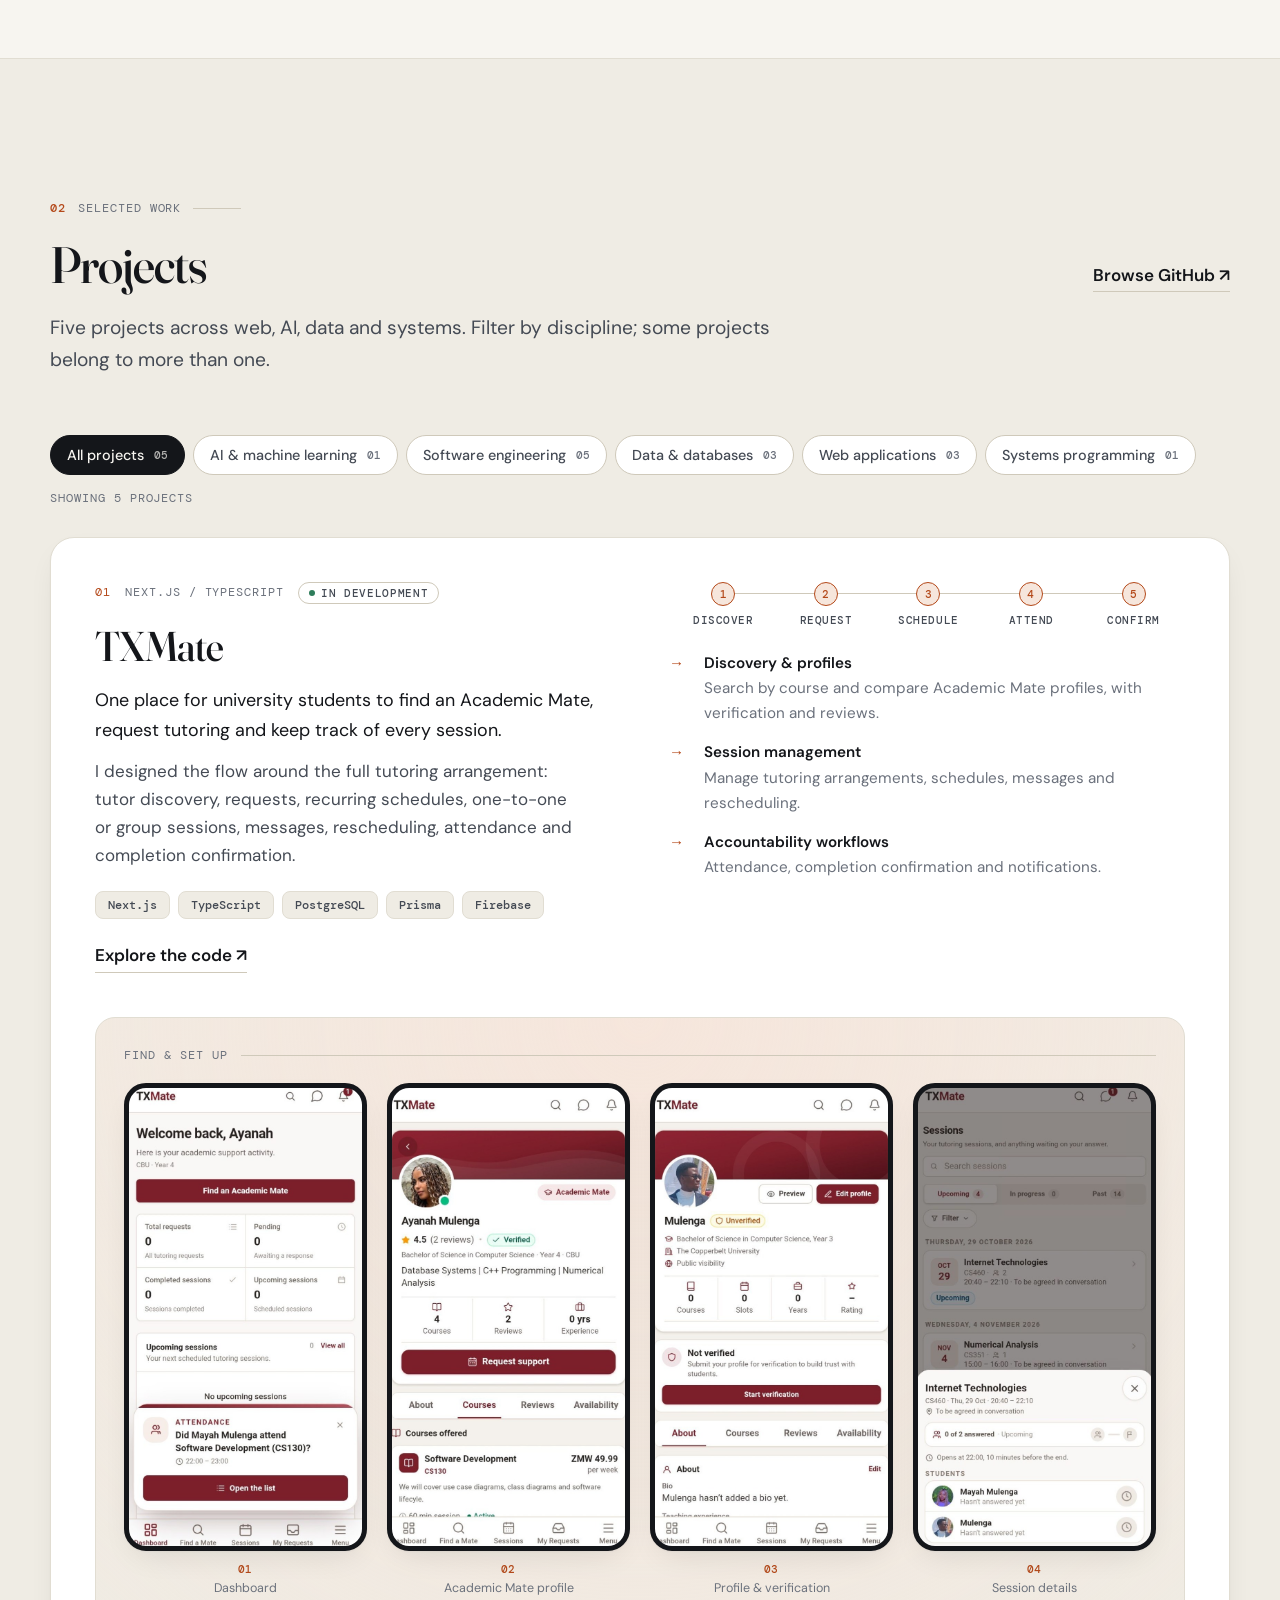
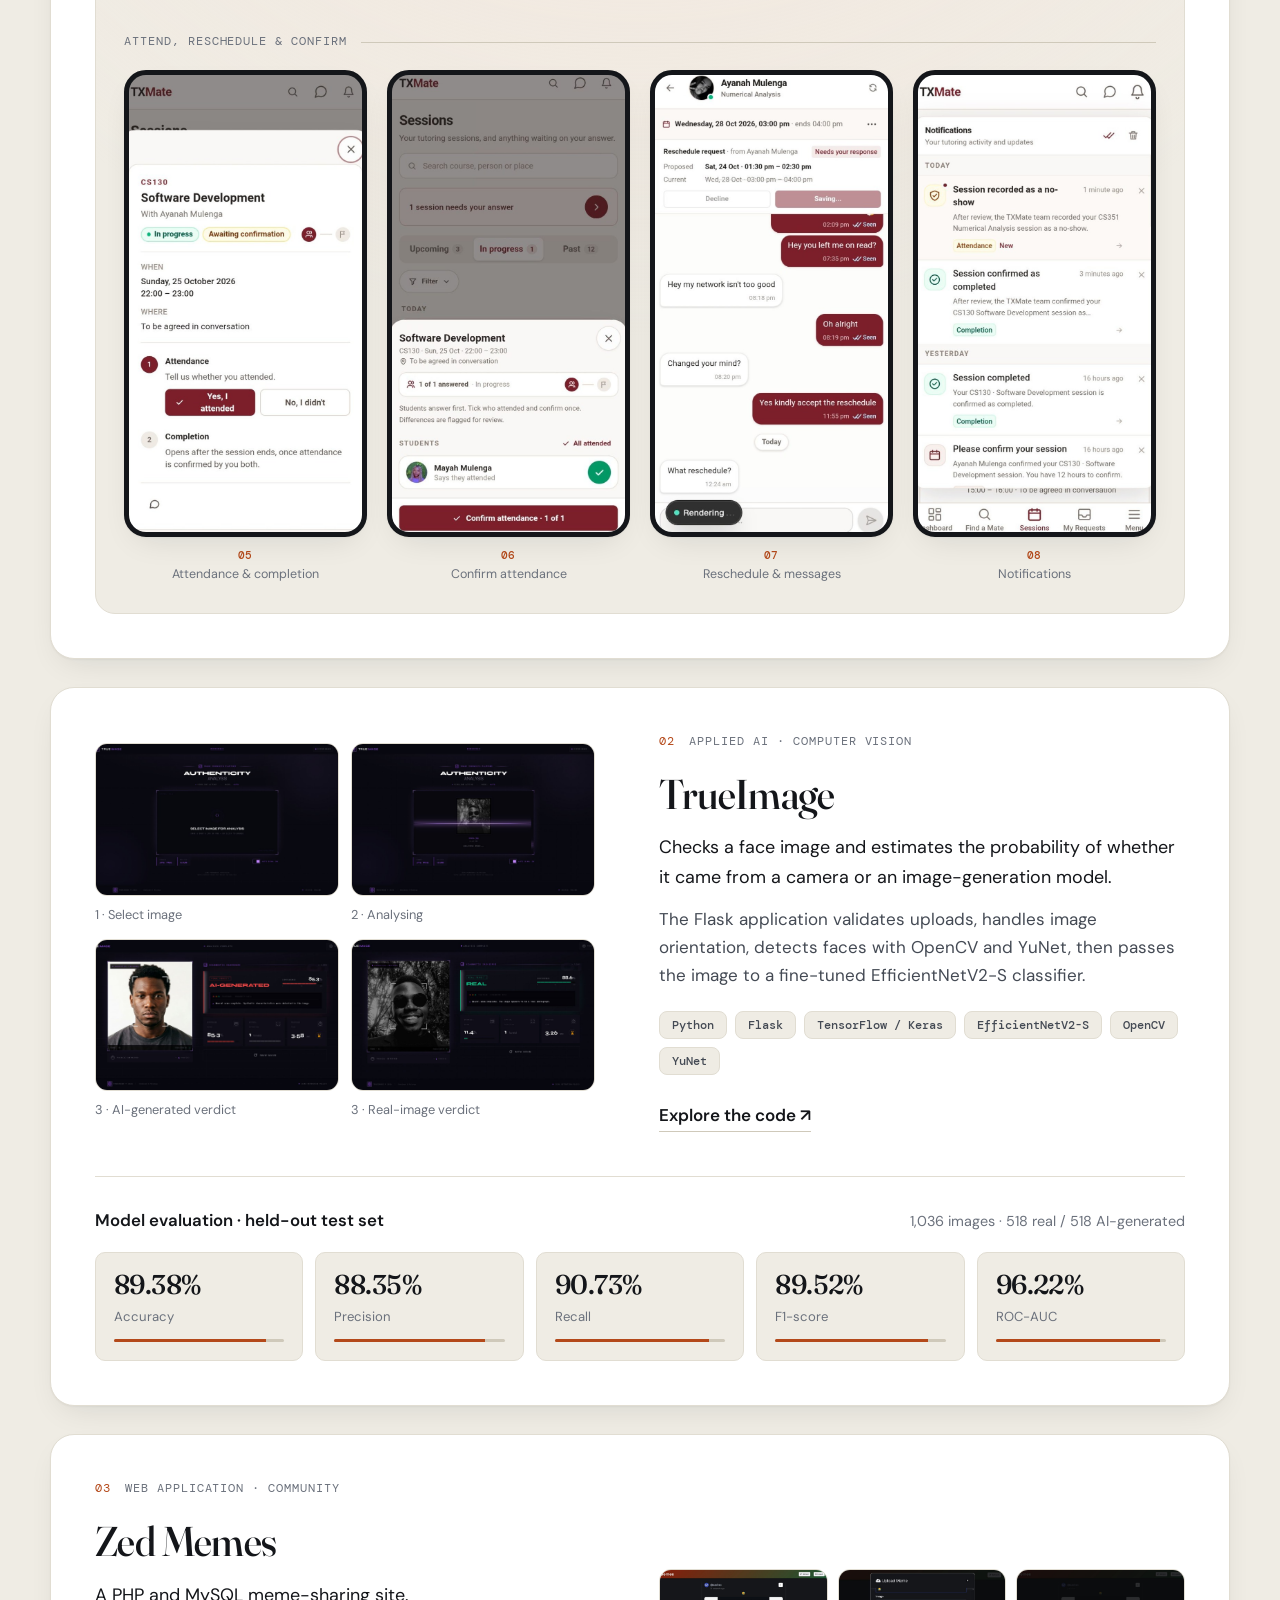
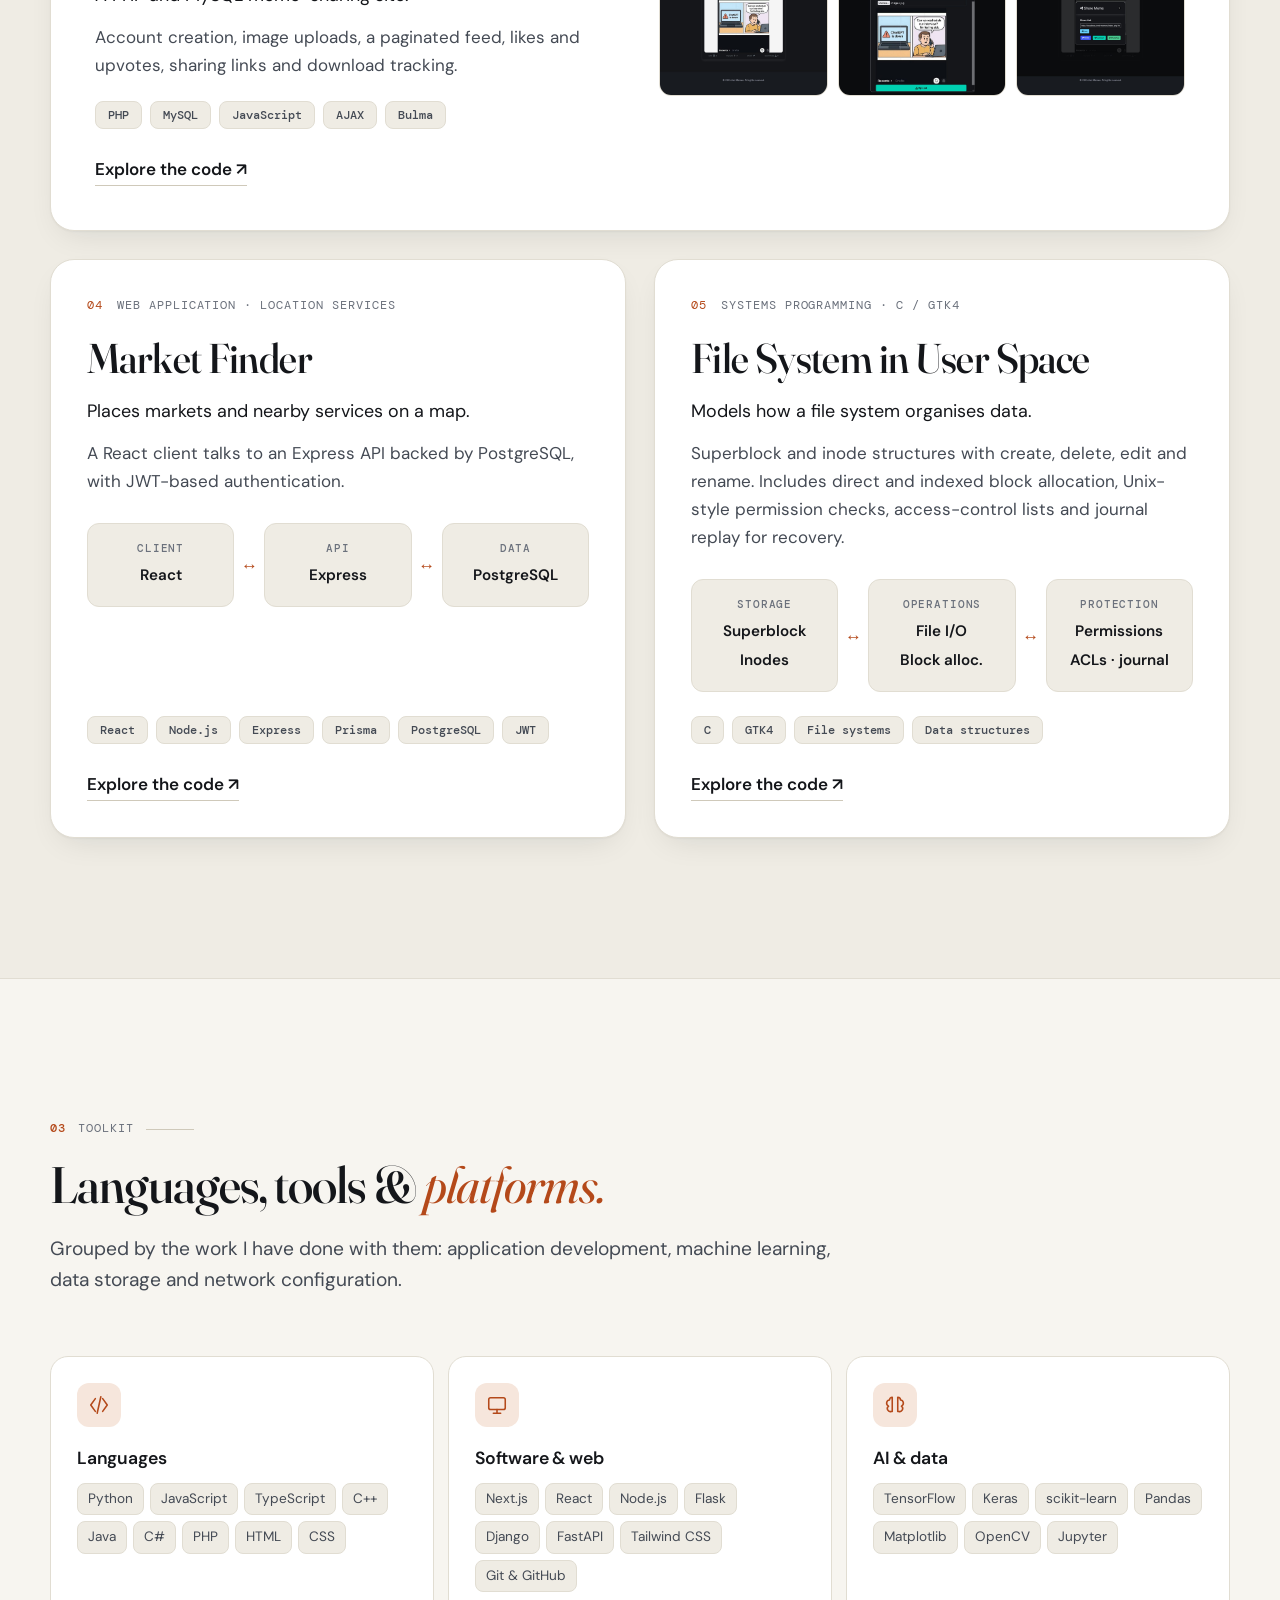
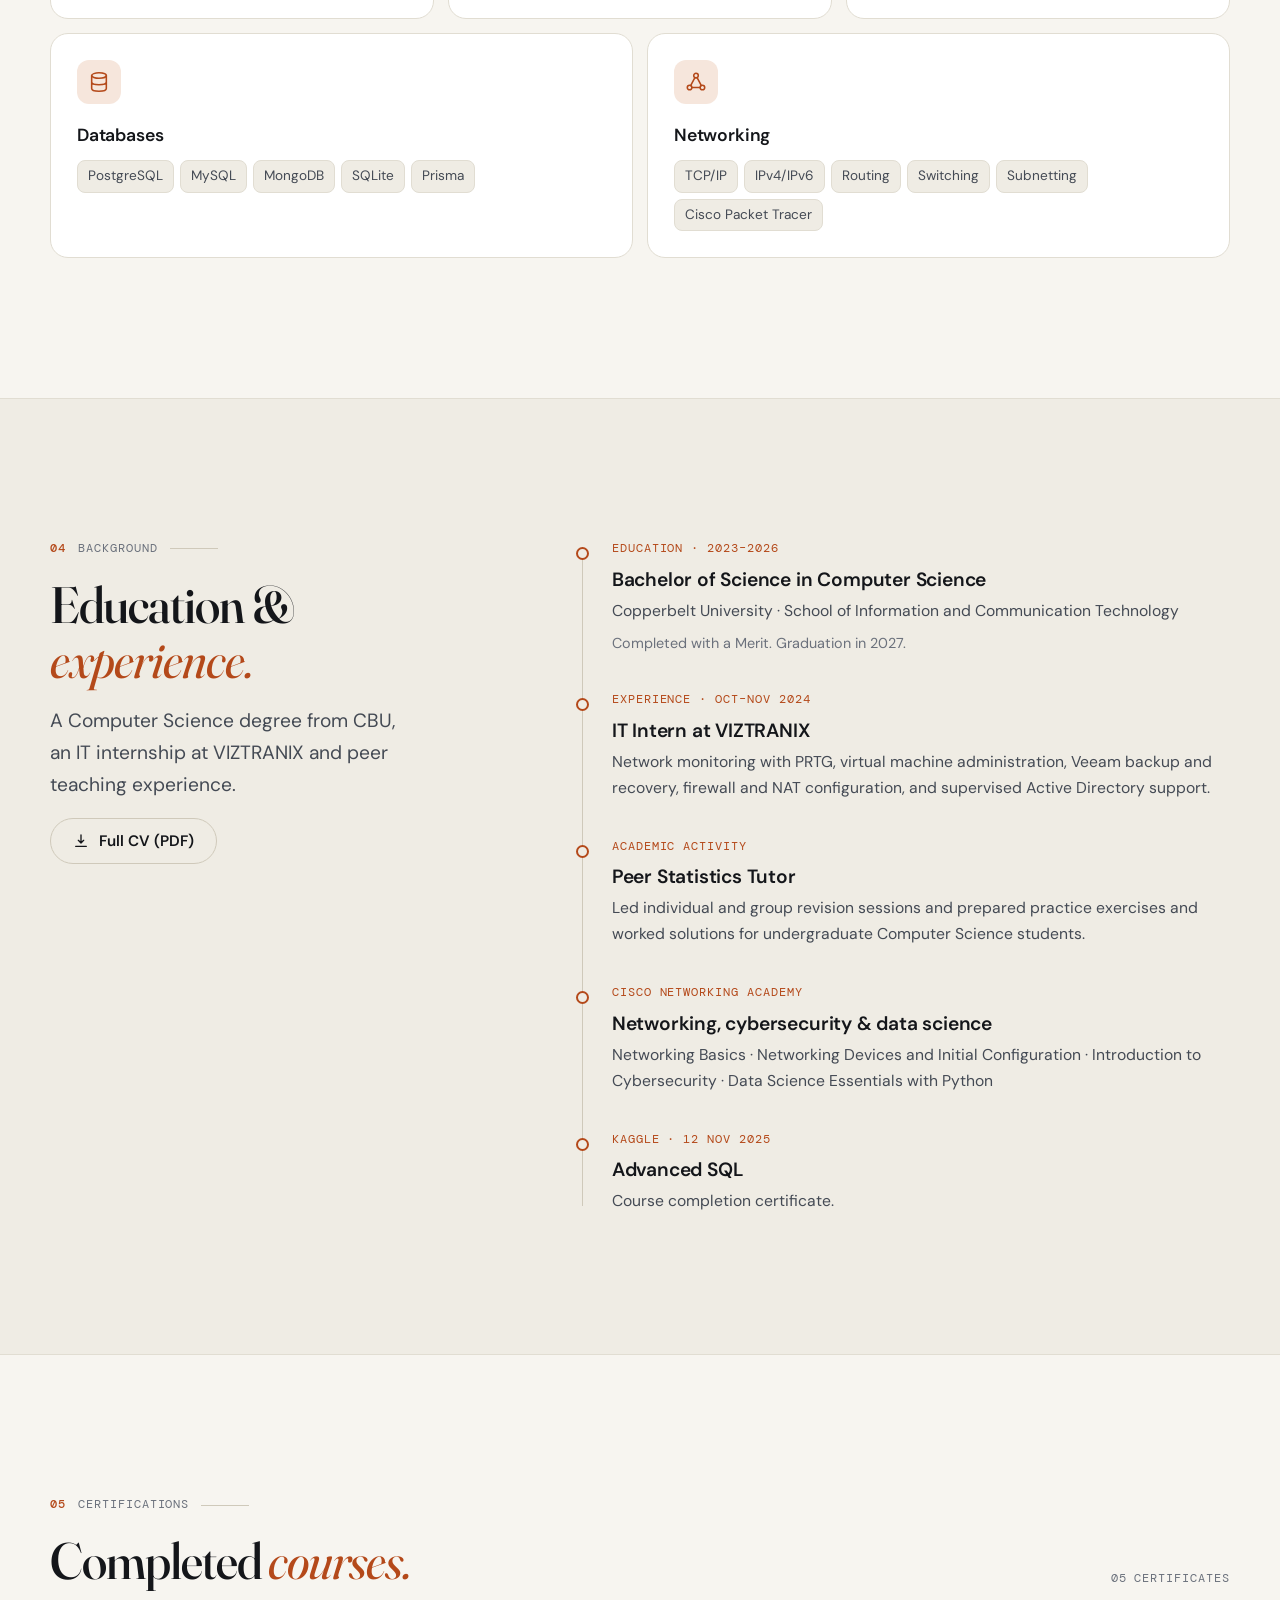
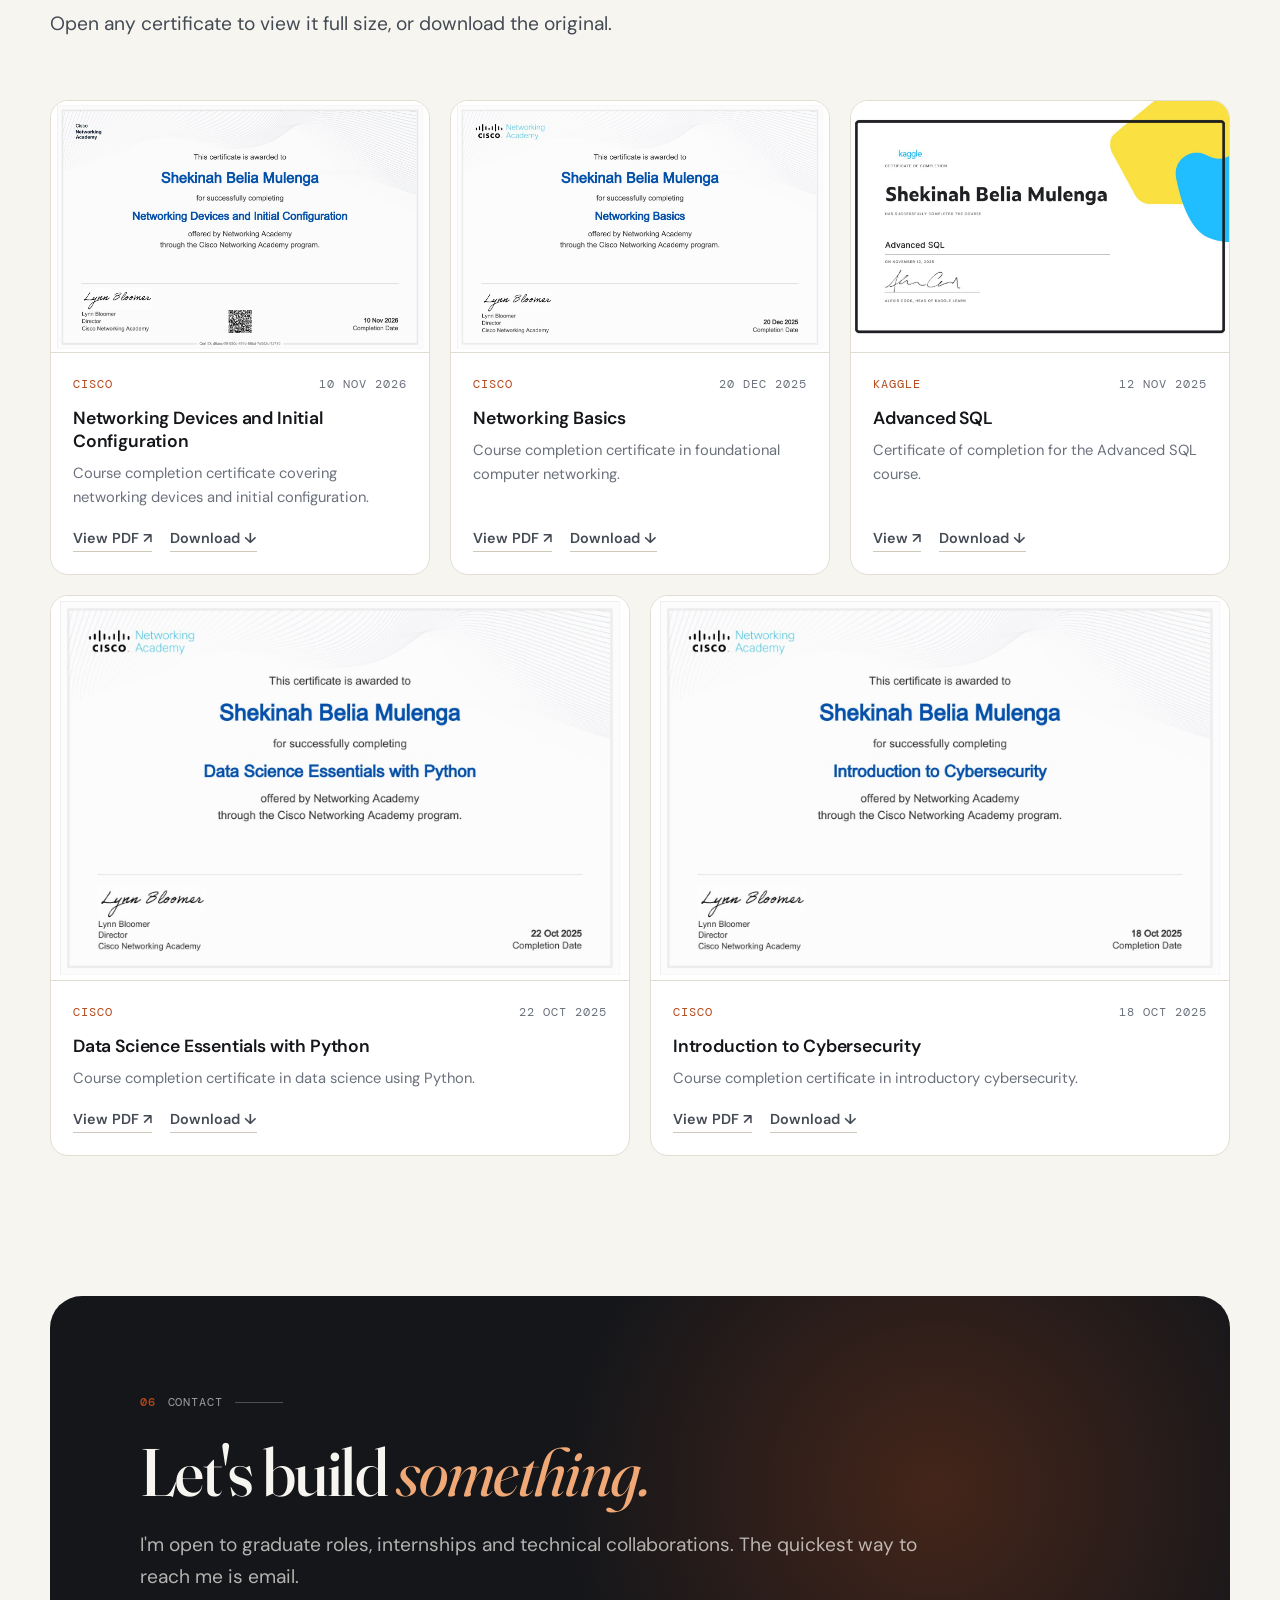
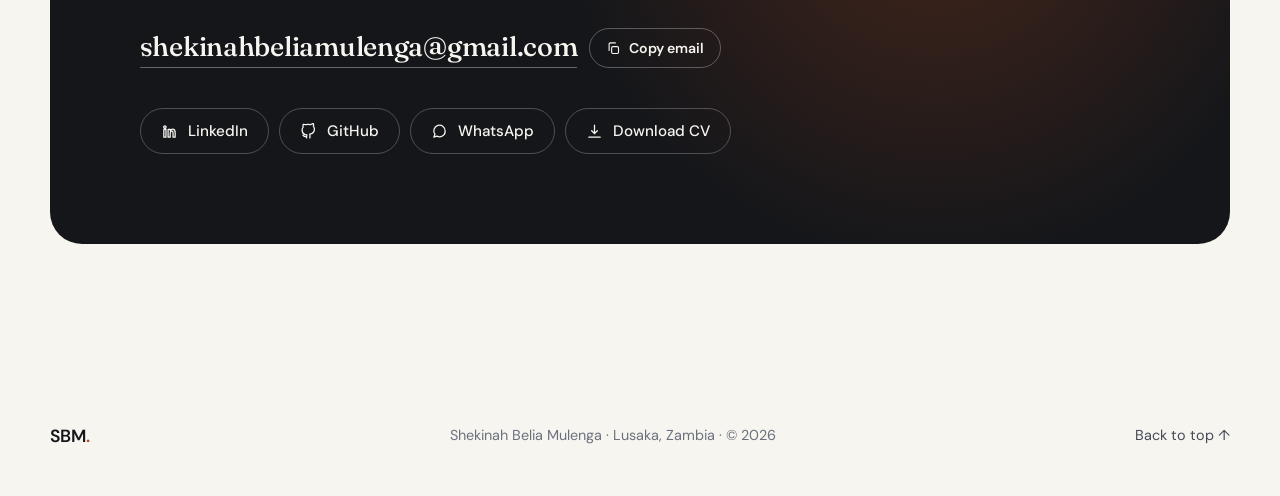
==== commit 53d2a4c0: "Add trueimage description" ====
--- a/index.html
+++ b/index.html
@@ -211,7 +211,7 @@
               <div>
                 <div class="case-meta mono"><span class="num">02</span><span>Applied AI · Computer vision</span></div>
                 <h3>TrueImage</h3>
-                <p class="summary">Checks a face image and estimates whether it came from a camera or an image-generation model.</p>
+                <p class="summary">Checks a face image and estimates the probability of whether it came from a camera or an image-generation model.</p>
                 <p class="desc">The Flask application validates uploads, handles image orientation, detects faces with OpenCV and YuNet, then passes the image to a fine-tuned EfficientNetV2-S classifier.</p>
                 <ul class="tags"><li>Python</li><li>Flask</li><li>TensorFlow / Keras</li><li>EfficientNetV2-S</li><li>OpenCV</li><li>YuNet</li></ul>
                 <a class="link" href="https://github.com/ShekinahBeliaMulenga/trueimage" target="_blank" rel="noopener noreferrer">Explore the code ↗</a>
